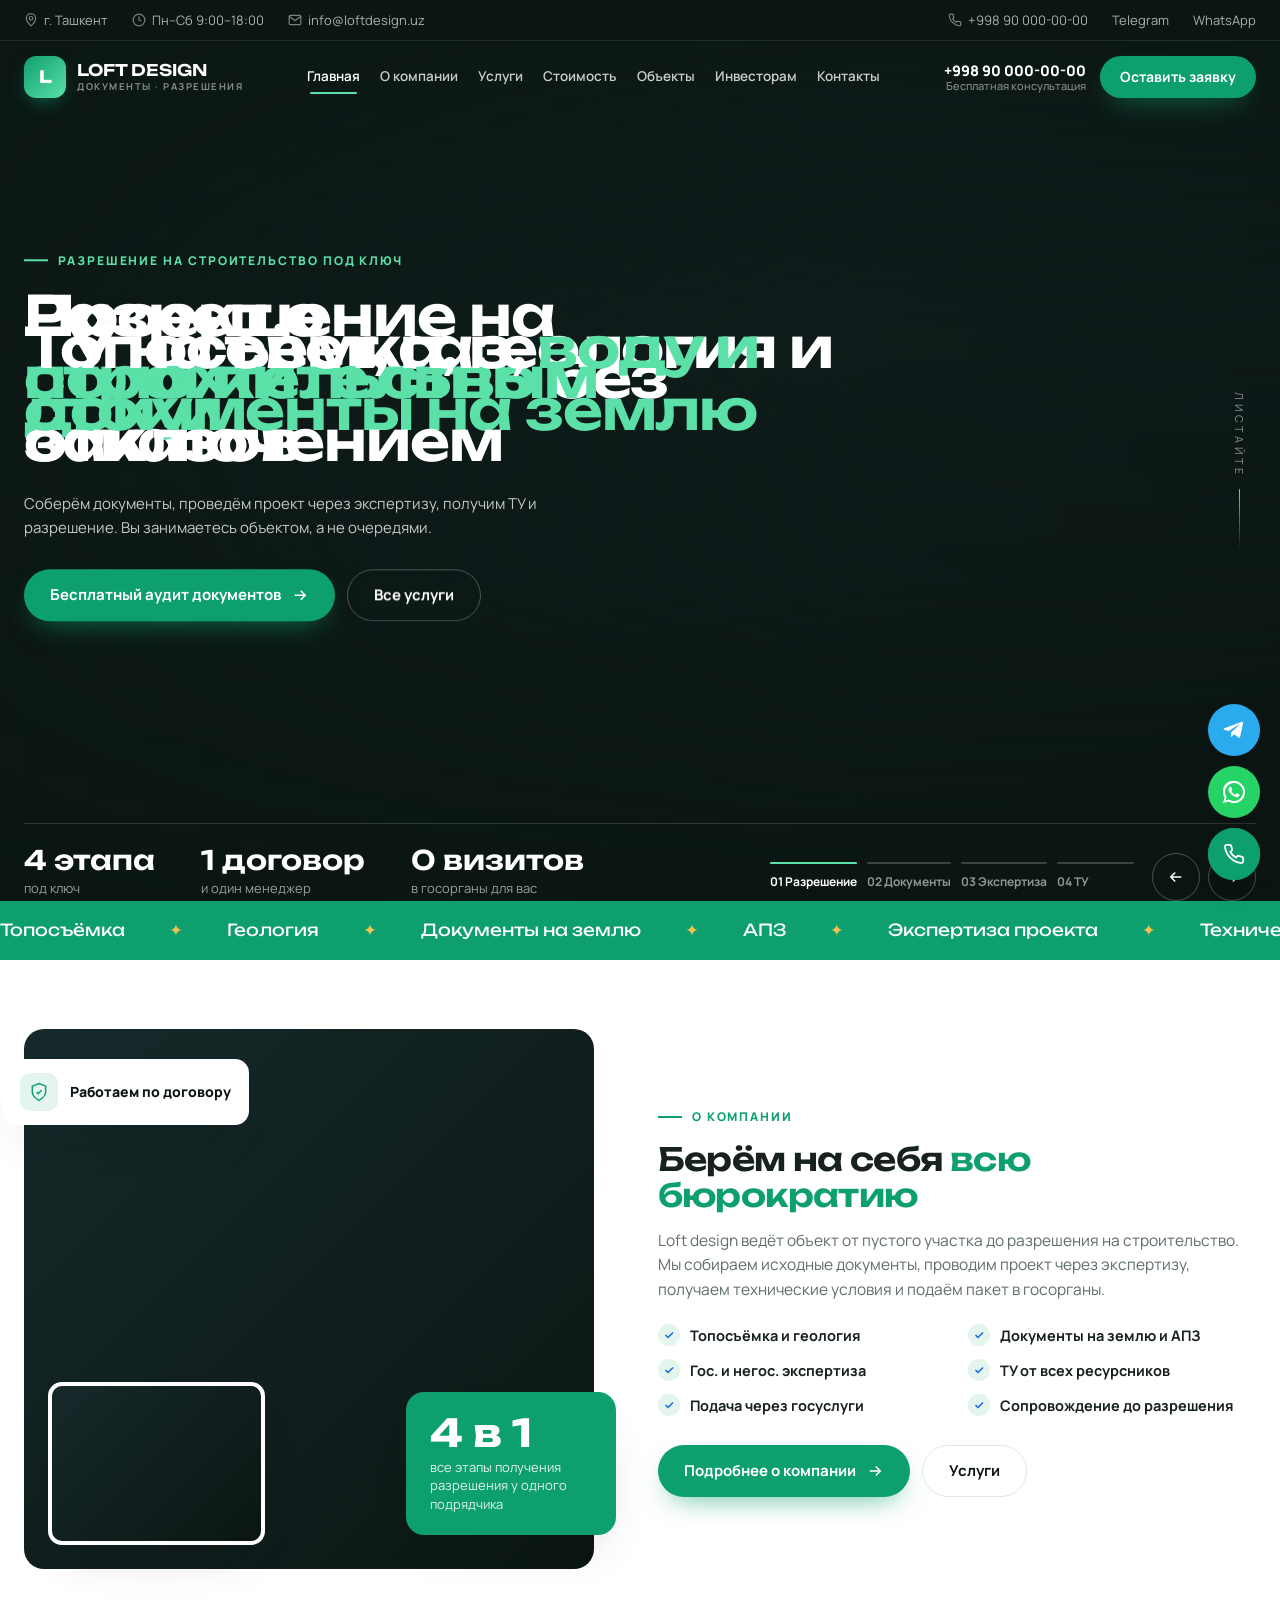
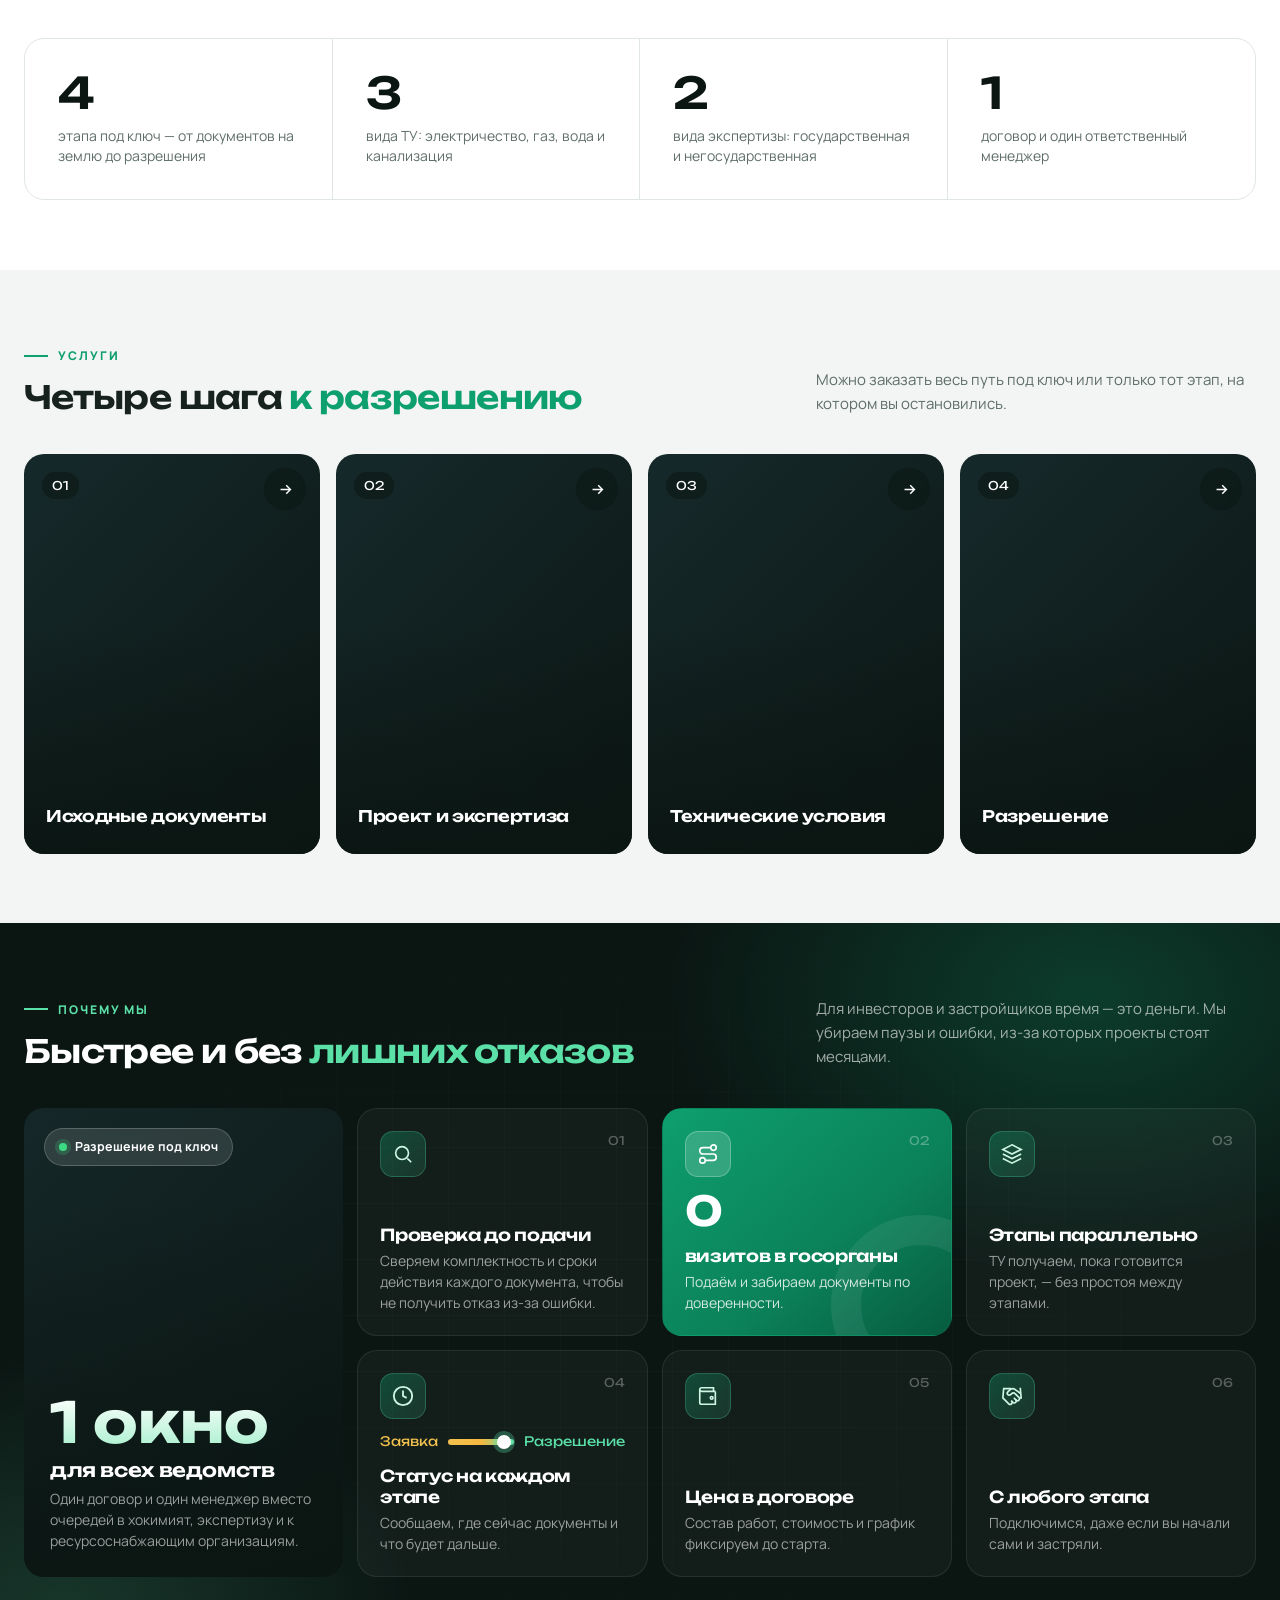
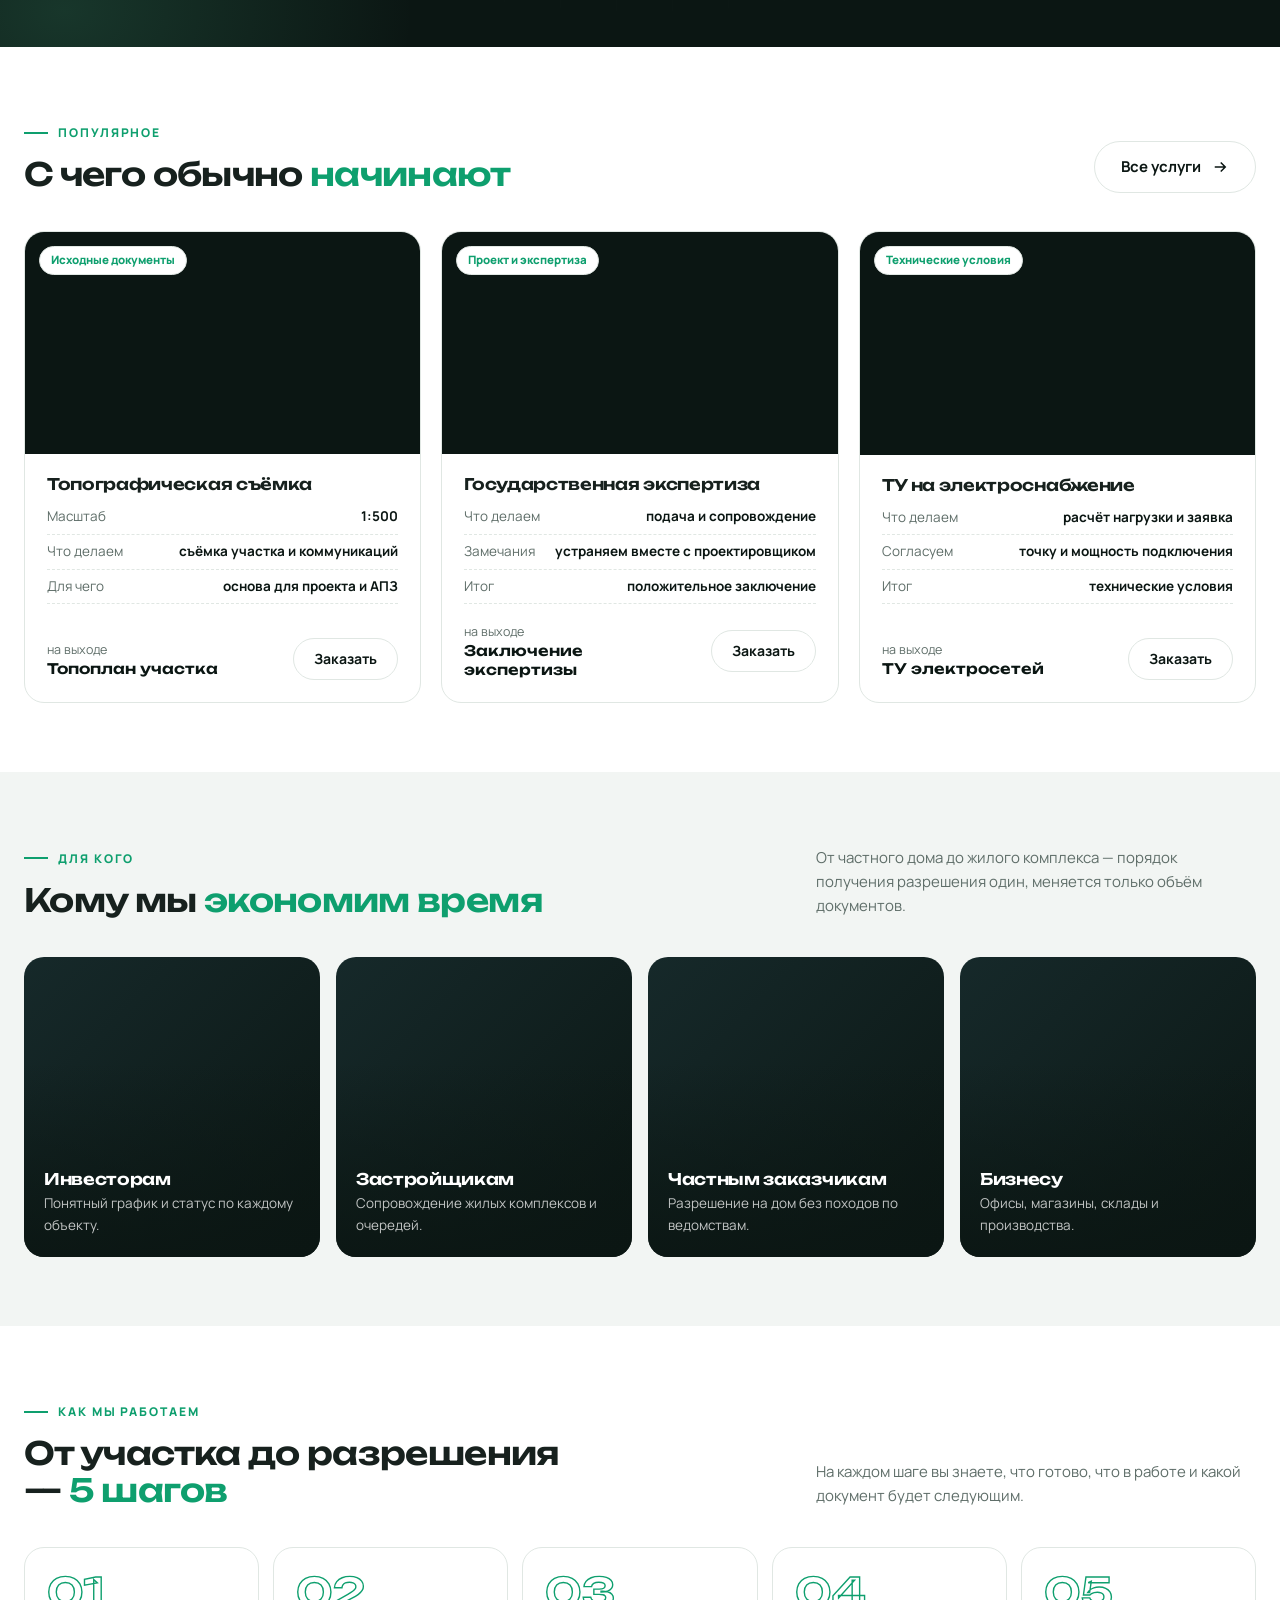
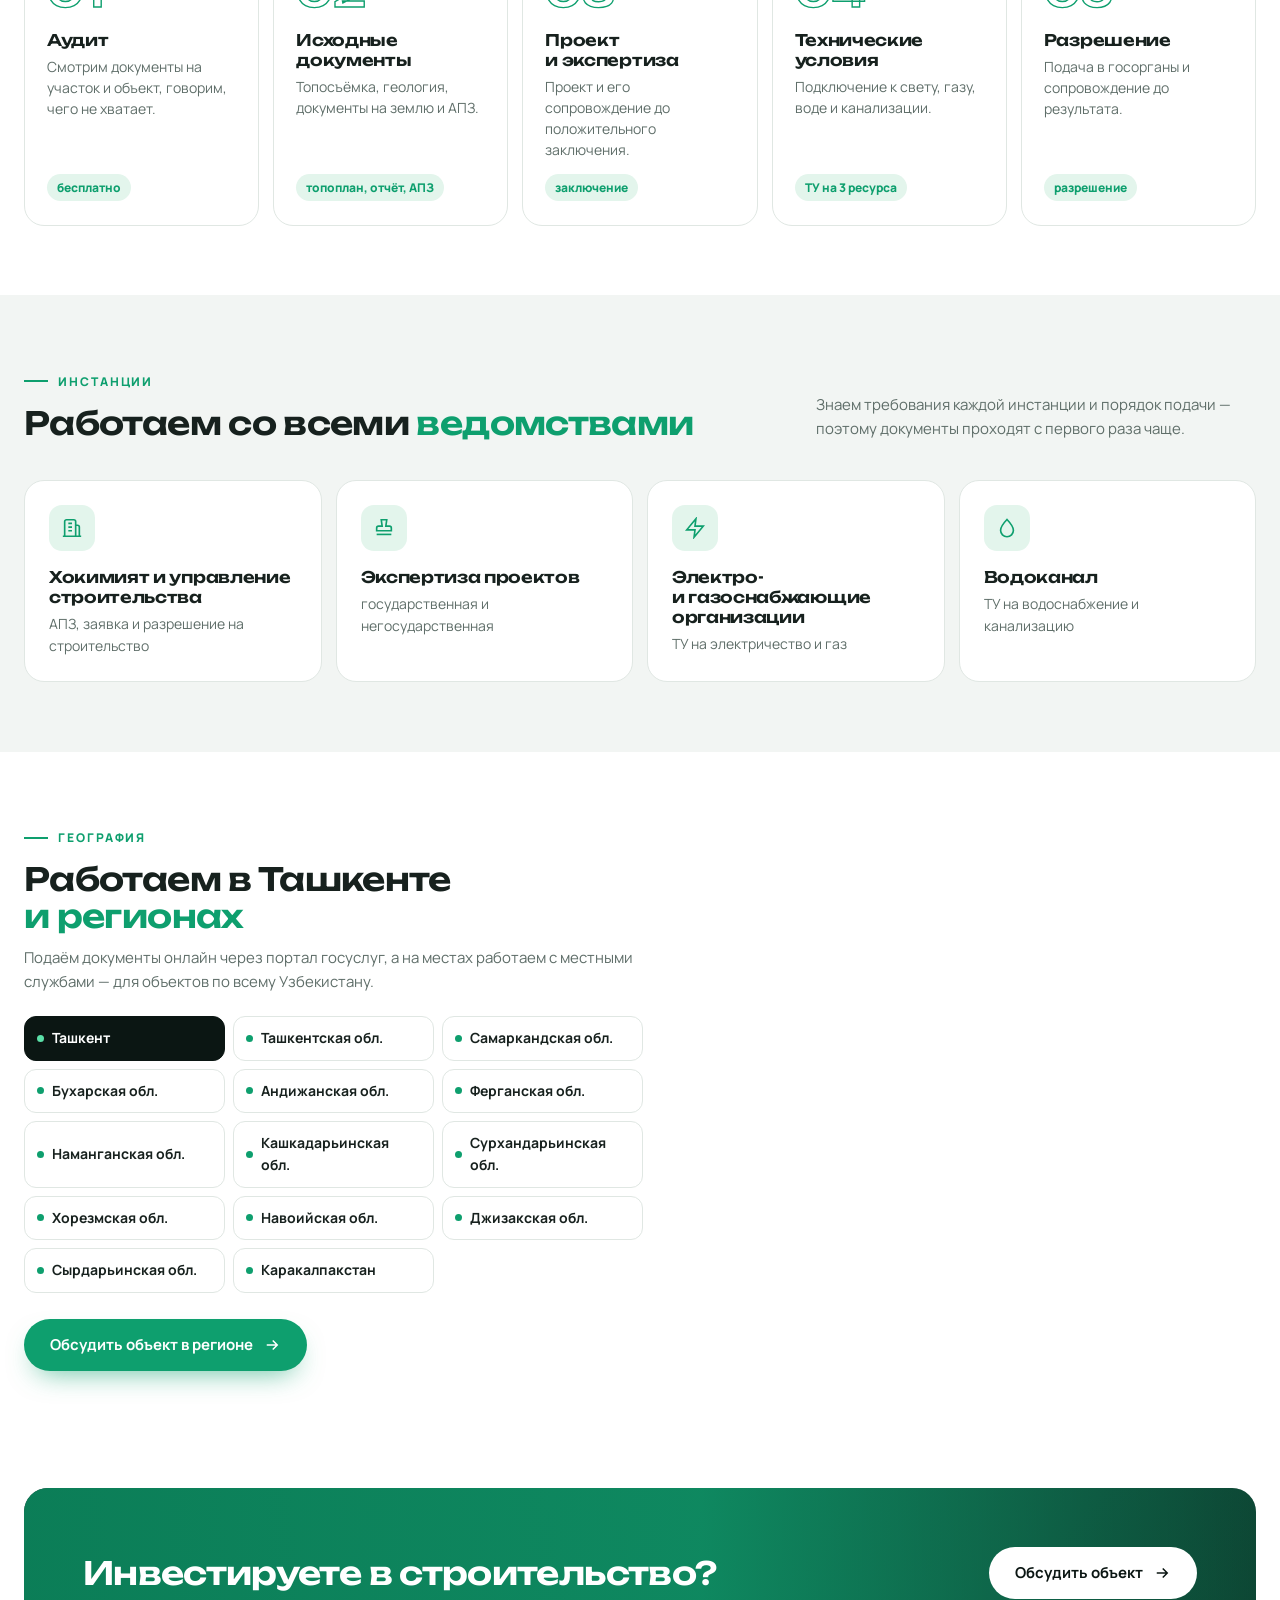
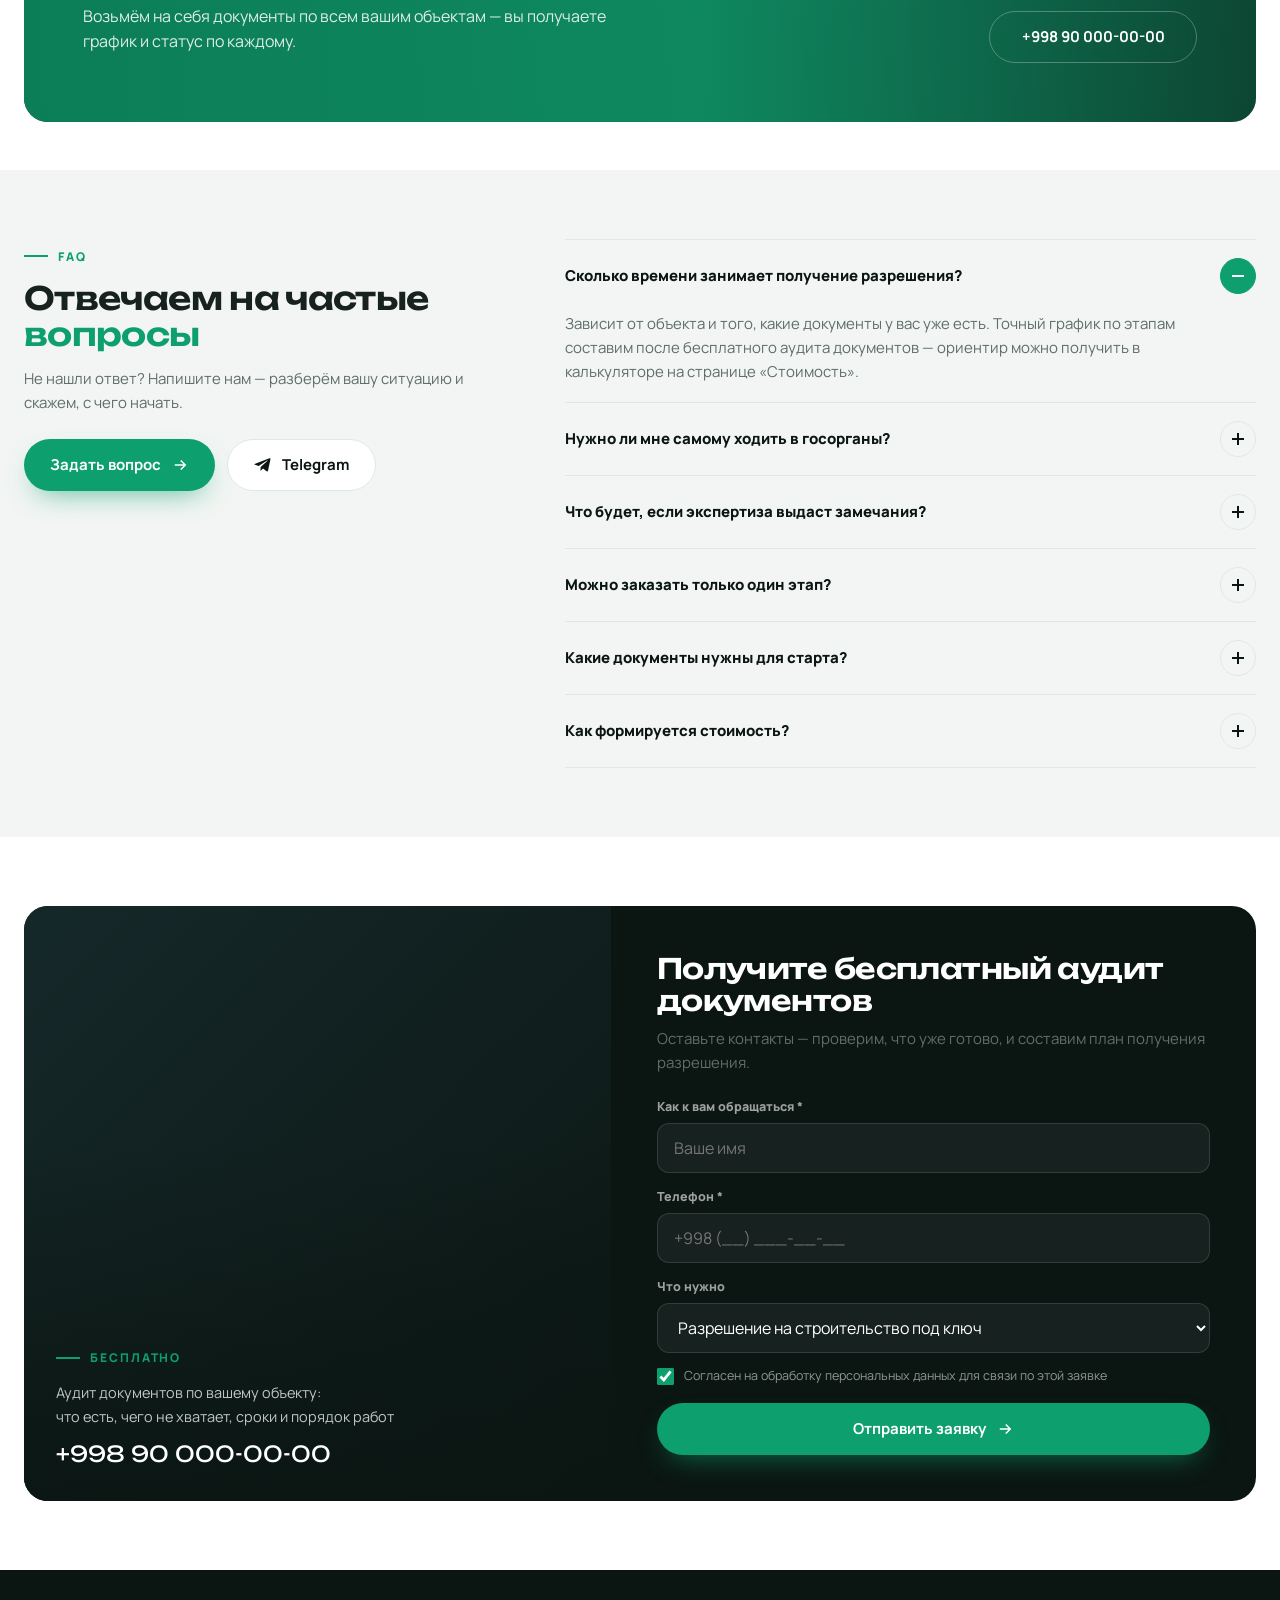
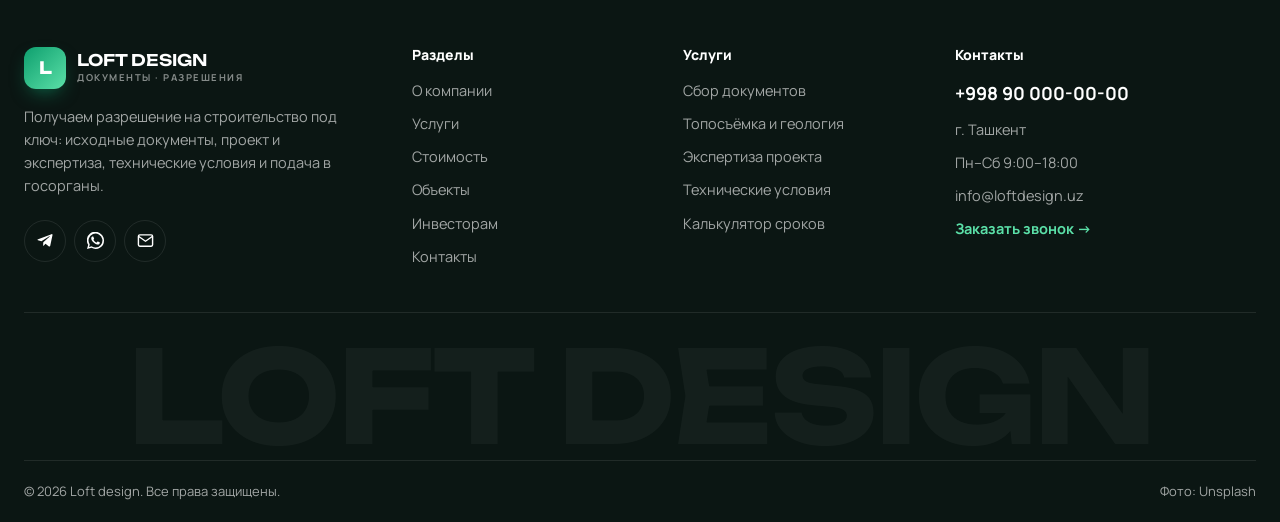
==== index.html @ d68557e4 "Add files via upload" ====
<!doctype html>
<html lang="ru">
<head>
<meta charset="utf-8">
<meta name="viewport" content="width=device-width, initial-scale=1">
<title>Loft design — разрешение на строительство под ключ в Ташкенте</title>
<meta name="description" content="Получаем разрешение на строительство под ключ: топосъёмка, геология, документы на землю, экспертиза проекта, технические условия и подача в госорганы.">
<meta property="og:title" content="Loft design — разрешение на строительство под ключ в Ташкенте">
<meta property="og:description" content="Получаем разрешение на строительство под ключ: топосъёмка, геология, документы на землю, экспертиза проекта, технические условия и подача в госорганы.">
<meta property="og:image" content="https://images.unsplash.com/photo-1599995903128-531fc7fb694b?auto=format&fit=crop&w=2000&q=75">
<meta property="og:type" content="website">
<meta property="og:locale" content="ru_RU">
<meta name="theme-color" content="#0B1613">
<link rel="icon" href="favicon.svg" type="image/svg+xml">
<link rel="preconnect" href="https://fonts.googleapis.com"><link rel="preconnect" href="https://fonts.gstatic.com" crossorigin>
<link href="https://fonts.googleapis.com/css2?family=Manrope:wght@400;500;600;700;800&family=Unbounded:wght@500;600;700&display=swap" rel="stylesheet">
<link rel="stylesheet" href="style.css">
<script type="application/ld+json">{"@context":"https://schema.org","@type":"ProfessionalService","name":"Loft design","description":"Получение разрешения на строительство под ключ: исходно-разрешительная документация, экспертиза проекта, технические условия","telephone":"+998900000000","address":{"@type":"PostalAddress","addressLocality":"Ташкент","addressCountry":"UZ"},"openingHours":"Mo-Sa 09:00-18:00"}</script>
</head>
<body data-page="index.html">
<div class="preloader"><div class="preloader__logo">LOFT <b>DESIGN</b></div><div class="preloader__bar"><i></i></div><div class="preloader__pct">0%</div></div>
<div class="topbar"><div class="container">
  <div class="topbar__l"><a href="contacts.html"><svg viewBox="0 0 24 24" fill="none" stroke="currentColor" stroke-width="2"><path d="M12 22s8-6.5 8-13a8 8 0 1 0-16 0c0 6.5 8 13 8 13z"/><circle cx="12" cy="9" r="3"/></svg>г. Ташкент</a><span><svg viewBox="0 0 24 24" fill="none" stroke="currentColor" stroke-width="2"><circle cx="12" cy="12" r="10"/><path d="M12 6v6l4 2"/></svg>Пн–Сб 9:00–18:00</span><a href="mailto:info@loftdesign.uz"><svg viewBox="0 0 24 24" fill="none" stroke="currentColor" stroke-width="2"><rect x="2" y="4" width="20" height="16" rx="2"/><path d="m22 6-10 7L2 6"/></svg>info@loftdesign.uz</a></div>
  <div class="topbar__r"><a href="tel:+998900000000"><svg viewBox="0 0 24 24" fill="none" stroke="currentColor" stroke-width="2"><path d="M22 16.9v3a2 2 0 0 1-2.2 2 19.8 19.8 0 0 1-8.6-3.1 19.5 19.5 0 0 1-6-6A19.8 19.8 0 0 1 2.1 4.2 2 2 0 0 1 4.1 2h3a2 2 0 0 1 2 1.7c.1.9.4 1.8.7 2.7a2 2 0 0 1-.5 2.1L8 9.8a16 16 0 0 0 6 6l1.3-1.3a2 2 0 0 1 2.1-.4c.9.3 1.8.6 2.7.7a2 2 0 0 1 1.7 2z"/></svg>+998 90 000-00-00</a><a class="hide-sm" href="https://t.me/+998900000000" target="_blank" rel="noopener">Telegram</a><a class="hide-sm" href="https://wa.me/998900000000" target="_blank" rel="noopener">WhatsApp</a></div>
</div></div>
<header class="header">
  <div class="container">
    <a href="index.html" class="logo" aria-label="Loft design"><span class="logo__mark">L</span><span class="logo__text">LOFT DESIGN<small>ДОКУМЕНТЫ · РАЗРЕШЕНИЯ</small></span></a>
    <nav class="nav"><a href="index.html" class="active">Главная</a><a href="about.html">О компании</a><a href="services.html">Услуги</a><a href="prices.html">Стоимость</a><a href="objects.html">Объекты</a><a href="investors.html">Инвесторам</a><a href="contacts.html">Контакты</a></nav>
    <div class="header__cta">
      <a class="header__phone" href="tel:+998900000000">+998 90 000-00-00<small>Бесплатная консультация</small></a>
      <a href="#" class="btn btn--primary btn--sm" data-modal="#m-lead" data-subject="Консультация">Оставить заявку</a>
      <button class="burger" aria-label="Меню"><span></span><span></span><span></span></button>
    </div>
  </div>
</header>
<div class="mobile-menu"><nav><a href="index.html">Главная<span>01</span></a><a href="about.html">О компании<span>02</span></a><a href="services.html">Услуги<span>03</span></a><a href="prices.html">Стоимость<span>04</span></a><a href="objects.html">Объекты<span>05</span></a><a href="investors.html">Инвесторам<span>06</span></a><a href="contacts.html">Контакты<span>07</span></a></nav>
  <div class="mm-contacts"><span>Пн–Сб 9:00–18:00</span><a href="tel:+998900000000">+998 90 000-00-00</a><span>г. Ташкент</span></div>
  <a href="#" class="btn btn--primary" data-modal="#m-lead" data-subject="Консультация">Оставить заявку <svg viewBox="0 0 24 24" fill="none" stroke="currentColor" stroke-width="2"><path d="M5 12h14M13 6l6 6-6 6"/></svg></a>
</div>
<main id="content">
<section class="hero"><div class="hero__slides"><div class="hero__slide"><img src="https://images.unsplash.com/photo-1599995903128-531fc7fb694b?auto=format&fit=crop&w=2000&q=75" alt="" fetchpriority="high"></div><div class="hero__slide"><img src="https://images.unsplash.com/photo-1608926259241-5bfa7d2ea67f?auto=format&fit=crop&w=2000&q=75" alt="" loading="lazy"></div><div class="hero__slide"><img src="https://images.unsplash.com/photo-1503387762-592deb58ef4e?auto=format&fit=crop&w=2000&q=75" alt="" loading="lazy"></div><div class="hero__slide"><img src="https://images.unsplash.com/photo-1644567103258-6da3857faab4?auto=format&fit=crop&w=2000&q=75" alt="" loading="lazy"></div></div><div class="container hero__inner"><div class="hero__content"><div class="hero__text"><span class="eyebrow">Разрешение на строительство под ключ</span><h1>Разрешение на <span class="accent">строительство</span> без отказов</h1><p>Соберём документы, проведём проект через экспертизу, получим ТУ и разрешение. Вы занимаетесь объектом, а не очередями.</p><div class="btn-row"><a href="#" class="btn btn--primary" data-modal="#m-lead" data-subject="Бесплатный аудит">Бесплатный аудит документов <svg viewBox="0 0 24 24" fill="none" stroke="currentColor" stroke-width="2"><path d="M5 12h14M13 6l6 6-6 6"/></svg></a><a href="services.html" class="btn btn--ghost">Все услуги</a></div></div><div class="hero__text"><span class="eyebrow">Исходно-разрешительная документация</span><h2 class="h1">Топосъёмка, геология и <span class="accent">документы на землю</span></h2><p>Готовим полный пакет исходных данных: топоплан, геологический отчёт, документы на участок и АПЗ.</p><div class="btn-row"><a href="#" class="btn btn--primary" data-modal="#m-lead" data-subject="Бесплатный аудит">Бесплатный аудит документов <svg viewBox="0 0 24 24" fill="none" stroke="currentColor" stroke-width="2"><path d="M5 12h14M13 6l6 6-6 6"/></svg></a><a href="services.html" class="btn btn--ghost">Все услуги</a></div></div><div class="hero__text"><span class="eyebrow">Проект и экспертиза</span><h2 class="h1">Проект с <span class="accent">положительным</span> заключением</h2><p>Передаём проект на государственную или негосударственную экспертизу и сопровождаем до положительного заключения.</p><div class="btn-row"><a href="#" class="btn btn--primary" data-modal="#m-lead" data-subject="Бесплатный аудит">Бесплатный аудит документов <svg viewBox="0 0 24 24" fill="none" stroke="currentColor" stroke-width="2"><path d="M5 12h14M13 6l6 6-6 6"/></svg></a><a href="services.html" class="btn btn--ghost">Все услуги</a></div></div><div class="hero__text"><span class="eyebrow">Технические условия</span><h2 class="h1">ТУ на свет, газ, <span class="accent">воду и стоки</span></h2><p>Договариваемся с ресурсоснабжающими организациями о подключении объекта — параллельно с проектом.</p><div class="btn-row"><a href="#" class="btn btn--primary" data-modal="#m-lead" data-subject="Бесплатный аудит">Бесплатный аудит документов <svg viewBox="0 0 24 24" fill="none" stroke="currentColor" stroke-width="2"><path d="M5 12h14M13 6l6 6-6 6"/></svg></a><a href="services.html" class="btn btn--ghost">Все услуги</a></div></div></div>
  <div class="hero__bottom"><div class="hero__stats">
    <div class="hero__stat"><b>4 этапа</b><span>под ключ</span></div>
    <div class="hero__stat"><b>1 договор</b><span>и один менеджер</span></div>
    <div class="hero__stat"><b>0 визитов</b><span>в госорганы для вас</span></div></div>
  <div class="hero__ctrl"><div class="hero__dots"><button class="hero__dot" aria-label="Слайд 1"><i></i><span>01 Разрешение</span></button><button class="hero__dot" aria-label="Слайд 2"><i></i><span>02 Документы</span></button><button class="hero__dot" aria-label="Слайд 3"><i></i><span>03 Экспертиза</span></button><button class="hero__dot" aria-label="Слайд 4"><i></i><span>04 ТУ</span></button></div><div class="hero__arrows"><button class="arrow hero__prev" aria-label="Назад"><svg viewBox="0 0 24 24" fill="none" stroke="currentColor" stroke-width="2"><path d="M19 12H5M11 6l-6 6 6 6"/></svg></button><button class="arrow hero__next" aria-label="Вперёд"><svg viewBox="0 0 24 24" fill="none" stroke="currentColor" stroke-width="2"><path d="M5 12h14M13 6l6 6-6 6"/></svg></button></div></div></div></div>
  <div class="hero__scroll">Листайте</div></section><div class="marquee"><div class="marquee__track"><span>Топосъёмка</span><span>Геология</span><span>Документы на землю</span><span>АПЗ</span><span>Экспертиза проекта</span><span>Технические условия</span><span>Разрешение на строительство</span><span>Топосъёмка</span><span>Геология</span><span>Документы на землю</span><span>АПЗ</span><span>Экспертиза проекта</span><span>Технические условия</span><span>Разрешение на строительство</span></div></div><section class="section"><div class="container split">
  <div class="split__media rv"><div class="img-main"><img src="https://images.unsplash.com/photo-1774931363306-5a896cd4dd02?auto=format&fit=crop&w=1600&q=75" alt="Специалисты на строительной площадке" loading="lazy"></div>
    <div class="split__float"><span class="ic"><svg viewBox="0 0 24 24" fill="none" stroke="currentColor" stroke-width="1.8"><path d="M12 22s8-4 8-10V5l-8-3-8 3v7c0 6 8 10 8 10z"/><path d="m9 12 2 2 4-4"/></svg></span>Работаем по договору</div>
    <div class="split__thumb split__thumb--photo"><img src="https://images.unsplash.com/photo-1542621334-a254cf47733d?auto=format&fit=crop&w=1600&q=75" alt="Чертежи проекта" loading="lazy"></div>
    <div class="split__badge"><b>4 в 1</b><span>все этапы получения разрешения у одного подрядчика</span></div></div>
  <div class="split__content rv rv-d1"><span class="eyebrow">О компании</span><h2>Берём на себя <span class="accent">всю бюрократию</span></h2>
    <p>Loft design ведёт объект от пустого участка до разрешения на строительство. Мы собираем исходные документы, проводим проект через экспертизу, получаем технические условия и подаём пакет в госорганы.</p>
    <ul class="checks"><li>Топосъёмка и геология</li><li>Документы на землю и АПЗ</li><li>Гос. и негос. экспертиза</li><li>ТУ от всех ресурсников</li><li>Подача через госуслуги</li><li>Сопровождение до разрешения</li></ul>
    <div class="btn-row"><a href="about.html" class="btn btn--primary">Подробнее о компании <svg viewBox="0 0 24 24" fill="none" stroke="currentColor" stroke-width="2"><path d="M5 12h14M13 6l6 6-6 6"/></svg></a><a href="services.html" class="btn btn--outline">Услуги</a></div></div></div></section><section class="section section--flush-top"><div class="container"><div class="stats-band"><div class="stat rv rv-d1"><div class="stat__num"><span data-count="4">4</span></div><span class="stat__lbl">этапа под ключ — от документов на землю до разрешения</span></div><div class="stat rv rv-d2"><div class="stat__num"><span data-count="3">3</span></div><span class="stat__lbl">вида ТУ: электричество, газ, вода и канализация</span></div><div class="stat rv rv-d3"><div class="stat__num"><span data-count="2">2</span></div><span class="stat__lbl">вида экспертизы: государственная и негосударственная</span></div><div class="stat rv rv-d1"><div class="stat__num"><span data-count="1">1</span></div><span class="stat__lbl">договор и один ответственный менеджер</span></div></div></div></section><section class="section section--gray"><div class="container">
  <div class="sec-head"><div class="rv"><span class="eyebrow">Услуги</span><h2>Четыре шага <span class="accent">к разрешению</span></h2></div><p class="lead rv rv-d1">Можно заказать весь путь под ключ или только тот этап, на котором вы остановились.</p></div>
  <div class="cats"><a href="services.html#docs" class="cat rv rv-d1"><img src="https://images.unsplash.com/photo-1628158088936-68ccaaa400dc?auto=format&fit=crop&w=900&q=75" alt="Исходные документы" loading="lazy"><span class="cat__num">01</span><span class="cat__go"><svg viewBox="0 0 24 24" fill="none" stroke="currentColor" stroke-width="2"><path d="M5 12h14M13 6l6 6-6 6"/></svg></span><div class="cat__body"><h3>Исходные документы</h3><p>Топосъёмка, геология, документы на землю и АПЗ.</p></div></a><a href="services.html#docs" class="cat rv rv-d2"><img src="https://images.unsplash.com/photo-1542621334-a254cf47733d?auto=format&fit=crop&w=900&q=75" alt="Проект и экспертиза" loading="lazy"><span class="cat__num">02</span><span class="cat__go"><svg viewBox="0 0 24 24" fill="none" stroke="currentColor" stroke-width="2"><path d="M5 12h14M13 6l6 6-6 6"/></svg></span><div class="cat__body"><h3>Проект и экспертиза</h3><p>Разработка проекта и сопровождение экспертизы.</p></div></a><a href="services.html#docs" class="cat rv rv-d3"><img src="https://images.unsplash.com/photo-1509390559807-3144e7d29097?auto=format&fit=crop&w=900&q=75" alt="Технические условия" loading="lazy"><span class="cat__num">03</span><span class="cat__go"><svg viewBox="0 0 24 24" fill="none" stroke="currentColor" stroke-width="2"><path d="M5 12h14M13 6l6 6-6 6"/></svg></span><div class="cat__body"><h3>Технические условия</h3><p>Электричество, газ, вода и канализация.</p></div></a><a href="services.html#docs" class="cat rv rv-d1"><img src="https://images.unsplash.com/photo-1599995903128-531fc7fb694b?auto=format&fit=crop&w=900&q=75" alt="Разрешение" loading="lazy"><span class="cat__num">04</span><span class="cat__go"><svg viewBox="0 0 24 24" fill="none" stroke="currentColor" stroke-width="2"><path d="M5 12h14M13 6l6 6-6 6"/></svg></span><div class="cat__body"><h3>Разрешение</h3><p>Подача в госорганы и сопровождение до результата.</p></div></a></div></div></section><section class="section section--dark why"><div class="container">
  <div class="sec-head"><div class="rv"><span class="eyebrow">Почему мы</span><h2>Быстрее и без <span class="accent">лишних отказов</span></h2></div><p class="lead rv rv-d1">Для инвесторов и застройщиков время — это деньги. Мы убираем паузы и ошибки, из-за которых проекты стоят месяцами.</p></div>
  <div class="bento"><div class="b-card b-card--hero rv rv-d1"><img src="https://images.unsplash.com/photo-1774600166818-e554a4d4c376?auto=format&fit=crop&w=1600&q=75" alt="" loading="lazy"><span class="tag"><i></i>Разрешение под ключ</span>
  <div class="in"><div class="big">1 окно</div><h3>для всех ведомств</h3><p>Один договор и один менеджер вместо очередей в хокимият, экспертизу и к ресурсоснабжающим организациям.</p></div></div><div class="b-card rv rv-d2"><div class="b-card__top"><span class="b-card__ic"><svg viewBox="0 0 24 24" fill="none" stroke="currentColor" stroke-width="1.8"><circle cx="11" cy="11" r="7"/><path d="m21 21-4.3-4.3"/></svg></span><span class="b-card__n">01</span></div><h3>Проверка до подачи</h3><p>Сверяем комплектность и сроки действия каждого документа, чтобы не получить отказ из-за ошибки.</p></div><div class="b-card b-card--accent rv rv-d3"><div class="b-card__top"><span class="b-card__ic"><svg viewBox="0 0 24 24" fill="none" stroke="currentColor" stroke-width="1.8"><circle cx="6" cy="19" r="3"/><circle cx="18" cy="5" r="3"/><path d="M9 19h8.5a3.5 3.5 0 0 0 0-7h-11a3.5 3.5 0 0 1 0-7H15"/></svg></span><span class="b-card__n">02</span></div><div class="num">0</div><h3>визитов в госорганы</h3><p>Подаём и забираем документы по доверенности.</p></div><div class="b-card rv rv-d1"><div class="b-card__top"><span class="b-card__ic"><svg viewBox="0 0 24 24" fill="none" stroke="currentColor" stroke-width="1.8"><path d="m12 2 10 5-10 5L2 7z"/><path d="m2 12 10 5 10-5M2 17l10 5 10-5"/></svg></span><span class="b-card__n">03</span></div><h3>Этапы параллельно</h3><p>ТУ получаем, пока готовится проект, — без простоя между этапами.</p></div><div class="b-card rv rv-d2"><div class="b-card__top"><span class="b-card__ic"><svg viewBox="0 0 24 24" fill="none" stroke="currentColor" stroke-width="2"><circle cx="12" cy="12" r="10"/><path d="M12 6v6l4 2"/></svg></span><span class="b-card__n">04</span></div><div class="temp"><span class="hot">Заявка</span><div class="temp__bar"><i></i></div><span class="cool">Разрешение</span></div><h3>Статус на каждом этапе</h3><p>Сообщаем, где сейчас документы и что будет дальше.</p></div><div class="b-card rv rv-d3"><div class="b-card__top"><span class="b-card__ic"><svg viewBox="0 0 24 24" fill="none" stroke="currentColor" stroke-width="1.8"><path d="M20 7H5a2 2 0 0 1 0-4h13v4"/><path d="M3 5v14a2 2 0 0 0 2 2h15V7"/><circle cx="16" cy="14" r="1.5"/></svg></span><span class="b-card__n">05</span></div><h3>Цена в договоре</h3><p>Состав работ, стоимость и график фиксируем до старта.</p></div><div class="b-card rv rv-d1"><div class="b-card__top"><span class="b-card__ic"><svg viewBox="0 0 24 24" fill="none" stroke="currentColor" stroke-width="1.8"><path d="m11 17 2 2a1 1 0 1 0 3-3"/><path d="m14 14 2.5 2.5a1 1 0 1 0 3-3l-3.9-3.9a3 3 0 0 0-4.2 0l-.9.9a1 1 0 1 1-3-3l2.8-2.8a5 5 0 0 1 6 .8L21 9"/><path d="m21 3 1 11h-2M3 3 2 14l6.5 6.5a1 1 0 1 0 3-3M3 4h8"/></svg></span><span class="b-card__n">06</span></div><h3>С любого этапа</h3><p>Подключимся, даже если вы начали сами и застряли.</p></div></div></div></section><section class="section"><div class="container">
  <div class="sec-head"><div class="rv"><span class="eyebrow">Популярное</span><h2>С чего обычно <span class="accent">начинают</span></h2></div><a href="services.html" class="btn btn--outline rv">Все услуги <svg viewBox="0 0 24 24" fill="none" stroke="currentColor" stroke-width="2"><path d="M5 12h14M13 6l6 6-6 6"/></svg></a></div>
  <div class="products"><article class="product product--photo rv rv-d1" data-cat="docs">
  <div class="product__img"><span class="product__tag">Исходные документы</span><img src="https://images.unsplash.com/photo-1526593714223-37c814d5aea9?auto=format&fit=crop&w=900&q=75" alt="Топографическая съёмка" loading="lazy"></div>
  <div class="product__body"><h3>Топографическая съёмка</h3><ul class="specs"><li>Масштаб<b>1:500</b></li><li>Что делаем<b>съёмка участка и коммуникаций</b></li><li>Для чего<b>основа для проекта и АПЗ</b></li></ul>
  <div class="product__foot"><div class="price-from">на выходе<b class="sm">Топоплан участка</b></div><a href="#" class="btn btn--outline btn--sm" data-modal="#m-lead" data-subject="Услуга: Топографическая съёмка">Заказать</a></div></div>
</article><article class="product product--photo rv rv-d2" data-cat="project">
  <div class="product__img"><span class="product__tag">Проект и экспертиза</span><img src="https://images.unsplash.com/photo-1758518729908-d4220a678d81?auto=format&fit=crop&w=900&q=75" alt="Государственная экспертиза" loading="lazy"></div>
  <div class="product__body"><h3>Государственная экспертиза</h3><ul class="specs"><li>Что делаем<b>подача и сопровождение</b></li><li>Замечания<b>устраняем вместе с проектировщиком</b></li><li>Итог<b>положительное заключение</b></li></ul>
  <div class="product__foot"><div class="price-from">на выходе<b class="sm">Заключение экспертизы</b></div><a href="#" class="btn btn--outline btn--sm" data-modal="#m-lead" data-subject="Услуга: Государственная экспертиза">Заказать</a></div></div>
</article><article class="product product--photo rv rv-d3" data-cat="tu">
  <div class="product__img"><span class="product__tag">Технические условия</span><img src="https://images.unsplash.com/photo-1552772588-12592fc15a64?auto=format&fit=crop&w=900&q=75" alt="ТУ на электроснабжение" loading="lazy"></div>
  <div class="product__body"><h3>ТУ на электроснабжение</h3><ul class="specs"><li>Что делаем<b>расчёт нагрузки и заявка</b></li><li>Согласуем<b>точку и мощность подключения</b></li><li>Итог<b>технические условия</b></li></ul>
  <div class="product__foot"><div class="price-from">на выходе<b class="sm">ТУ электросетей</b></div><a href="#" class="btn btn--outline btn--sm" data-modal="#m-lead" data-subject="Услуга: ТУ на электроснабжение">Заказать</a></div></div>
</article></div></div></section><section class="section section--gray"><div class="container">
  <div class="sec-head"><div class="rv"><span class="eyebrow">Для кого</span><h2>Кому мы <span class="accent">экономим время</span></h2></div><p class="lead rv rv-d1">От частного дома до жилого комплекса — порядок получения разрешения один, меняется только объём документов.</p></div>
  <div class="uses"><div class="use rv rv-d1"><img src="https://images.unsplash.com/photo-1486406146926-c627a92ad1ab?auto=format&fit=crop&w=900&q=75" alt="Инвесторам" loading="lazy"><div class="use__in"><h3>Инвесторам</h3><p>Понятный график и статус по каждому объекту.</p></div></div><div class="use rv rv-d2"><img src="https://images.unsplash.com/photo-1505522606057-9738978fd326?auto=format&fit=crop&w=900&q=75" alt="Застройщикам" loading="lazy"><div class="use__in"><h3>Застройщикам</h3><p>Сопровождение жилых комплексов и очередей.</p></div></div><div class="use rv rv-d3"><img src="https://images.unsplash.com/photo-1683402967722-917fdd774f30?auto=format&fit=crop&w=900&q=75" alt="Частным заказчикам" loading="lazy"><div class="use__in"><h3>Частным заказчикам</h3><p>Разрешение на дом без походов по ведомствам.</p></div></div><div class="use rv rv-d1"><img src="https://images.unsplash.com/photo-1560179707-f14e90ef3623?auto=format&fit=crop&w=900&q=75" alt="Бизнесу" loading="lazy"><div class="use__in"><h3>Бизнесу</h3><p>Офисы, магазины, склады и производства.</p></div></div></div></div></section><section class="section"><div class="container">
  <div class="sec-head"><div class="rv"><span class="eyebrow">Как мы работаем</span><h2>От участка до разрешения — <span class="accent">5&nbsp;шагов</span></h2></div><p class="lead rv rv-d1">На каждом шаге вы знаете, что готово, что в работе и какой документ будет следующим.</p></div>
  <div class="steps"><div class="step rv rv-d1"><span class="step__n">01</span><h3>Аудит</h3><p>Смотрим документы на участок и объект, говорим, чего не хватает.</p><span class="step__time">бесплатно</span></div><div class="step rv rv-d2"><span class="step__n">02</span><h3>Исходные документы</h3><p>Топосъёмка, геология, документы на землю и АПЗ.</p><span class="step__time">топоплан, отчёт, АПЗ</span></div><div class="step rv rv-d3"><span class="step__n">03</span><h3>Проект и экспертиза</h3><p>Проект и его сопровождение до положительного заключения.</p><span class="step__time">заключение</span></div><div class="step rv rv-d1"><span class="step__n">04</span><h3>Технические условия</h3><p>Подключение к свету, газу, воде и канализации.</p><span class="step__time">ТУ на 3 ресурса</span></div><div class="step rv rv-d2"><span class="step__n">05</span><h3>Разрешение</h3><p>Подача в госорганы и сопровождение до результата.</p><span class="step__time">разрешение</span></div></div></div></section><section class="section section--gray"><div class="container">
  <div class="sec-head"><div class="rv"><span class="eyebrow">Инстанции</span><h2>Работаем со всеми <span class="accent">ведомствами</span></h2></div><p class="lead rv rv-d1">Знаем требования каждой инстанции и порядок подачи — поэтому документы проходят с первого раза чаще.</p></div>
  <div class="values"><div class="value rv rv-d1"><div class="ic"><svg viewBox="0 0 24 24" fill="none" stroke="currentColor" stroke-width="1.8"><path d="M4 21V5a2 2 0 0 1 2-2h8a2 2 0 0 1 2 2v16M16 9h2a2 2 0 0 1 2 2v10M2 21h20"/><path d="M8 7h4M8 11h4M8 15h4"/></svg></div><h3>Хокимият и управление строительства</h3><p>АПЗ, заявка и разрешение на строительство</p></div><div class="value rv rv-d2"><div class="ic"><svg viewBox="0 0 24 24" fill="none" stroke="currentColor" stroke-width="1.8"><path d="M9 3h6l-1 7h4a2 2 0 0 1 2 2v3H4v-3a2 2 0 0 1 2-2h4z"/><path d="M4 19h16"/></svg></div><h3>Экспертиза проектов</h3><p>государственная и негосударственная</p></div><div class="value rv rv-d3"><div class="ic"><svg viewBox="0 0 24 24" fill="none" stroke="currentColor" stroke-width="1.8"><path d="M13 2 3 14h9l-1 8 10-12h-9z"/></svg></div><h3>Электро- и газоснабжающие организации</h3><p>ТУ на электричество и газ</p></div><div class="value rv rv-d1"><div class="ic"><svg viewBox="0 0 24 24" fill="none" stroke="currentColor" stroke-width="1.8"><path d="M12 2.7S5 10 5 14.5a7 7 0 0 0 14 0C19 10 12 2.7 12 2.7z"/></svg></div><h3>Водоканал</h3><p>ТУ на водоснабжение и канализацию</p></div></div></div></section><section class="section"><div class="container delivery">
  <div class="rv"><span class="eyebrow">География</span><h2>Работаем в Ташкенте <span class="accent">и регионах</span></h2>
   <p class="lead" style="margin-top:12px">Подаём документы онлайн через портал госуслуг, а на местах работаем с местными службами — для объектов по всему Узбекистану.</p>
   <div class="districts"><span class="main">Ташкент</span><span class="">Ташкентская обл.</span><span class="">Самаркандская обл.</span><span class="">Бухарская обл.</span><span class="">Андижанская обл.</span><span class="">Ферганская обл.</span><span class="">Наманганская обл.</span><span class="">Кашкадарьинская обл.</span><span class="">Сурхандарьинская обл.</span><span class="">Хорезмская обл.</span><span class="">Навоийская обл.</span><span class="">Джизакская обл.</span><span class="">Сырдарьинская обл.</span><span class="">Каракалпакстан</span></div>
   <a href="#" class="btn btn--primary" data-modal="#m-lead" data-subject="Объект в регионе">Обсудить объект в регионе <svg viewBox="0 0 24 24" fill="none" stroke="currentColor" stroke-width="2"><path d="M5 12h14M13 6l6 6-6 6"/></svg></a></div>
  <div class="delivery__media rv rv-d1 rv-img"><img src="https://images.unsplash.com/photo-1505522606057-9738978fd326?auto=format&fit=crop&w=1600&q=75" alt="Жилая застройка с высоты" loading="lazy">
   <div class="delivery__card"><div><b>14</b><span>регионов</span></div><div><b>1</b><span>менеджер на объект</span></div><div><b>Онлайн</b><span>подача заявок</span></div></div></div>
</div></section><section class="section section--sm"><div class="container"><div class="cta rv"><img class="bg" src="https://images.unsplash.com/photo-1599707254554-027aeb4deacd?auto=format&fit=crop&w=1600&q=75" alt="" loading="lazy">
  <div><h2>Инвестируете в строительство?</h2><p>Возьмём на себя документы по всем вашим объектам — вы получаете график и статус по каждому.</p></div><div class="btn-row"><a href="#" class="btn btn--white" data-modal="#m-lead" data-subject="Обсудить объект">Обсудить объект <svg viewBox="0 0 24 24" fill="none" stroke="currentColor" stroke-width="2"><path d="M5 12h14M13 6l6 6-6 6"/></svg></a><a href="tel:+998900000000" class="btn btn--ghost">+998 90 000-00-00</a></div></div></div></section><section class="section section--gray"><div class="container faq">
  <div class="faq__aside rv"><span class="eyebrow">FAQ</span><h2>Отвечаем на частые <span class="accent">вопросы</span></h2><p class="lead" style="margin:14px 0 24px">Не нашли ответ? Напишите нам — разберём вашу ситуацию и скажем, с чего начать.</p><div class="btn-row"><a href="#" class="btn btn--primary" data-modal="#m-lead" data-subject="Вопрос">Задать вопрос <svg viewBox="0 0 24 24" fill="none" stroke="currentColor" stroke-width="2"><path d="M5 12h14M13 6l6 6-6 6"/></svg></a><a href="https://t.me/+998900000000" target="_blank" rel="noopener" class="btn btn--outline"><svg viewBox="0 0 24 24" fill="currentColor"><path d="M21.9 4.3 18.7 19.5c-.2 1.1-.9 1.3-1.8.8l-4.9-3.6-2.4 2.3c-.3.3-.5.5-1 .5l.3-5 9.1-8.2c.4-.4-.1-.6-.6-.2L6.2 13.2l-4.8-1.5c-1-.3-1.1-1 .2-1.5L20.5 3c.9-.3 1.6.2 1.4 1.3z"/></svg> Telegram</a></div></div>
  <div class="acc rv rv-d1"><div class="acc__item"><button class="acc__q">Сколько времени занимает получение разрешения?<i></i></button><div class="acc__a"><p>Зависит от объекта и того, какие документы у вас уже есть. Точный график по этапам составим после бесплатного аудита документов — ориентир можно получить в калькуляторе на странице «Стоимость».</p></div></div><div class="acc__item"><button class="acc__q">Нужно ли мне самому ходить в госорганы?<i></i></button><div class="acc__a"><p>Нет. Мы работаем по доверенности: подаём документы, получаем ответы и забираем готовые документы сами. От вас — подписи и решения по проекту.</p></div></div><div class="acc__item"><button class="acc__q">Что будет, если экспертиза выдаст замечания?<i></i></button><div class="acc__a"><p>Замечания экспертизы — обычная часть процесса. Мы разбираем их вместе с проектировщиком, вносим исправления и подаём документацию повторно, чтобы получить положительное заключение.</p></div></div><div class="acc__item"><button class="acc__q">Можно заказать только один этап?<i></i></button><div class="acc__a"><p>Да. Можно заказать отдельно топосъёмку, геологию, экспертизу или технические условия. А если вы начали сами и застряли — подключимся с любого этапа.</p></div></div><div class="acc__item"><button class="acc__q">Какие документы нужны для старта?<i></i></button><div class="acc__a"><p>Документы на участок (если есть), документы заказчика — паспорт или учредительные документы компании, и описание объекта: назначение, этажность, площадь. Остальное соберём сами.</p></div></div><div class="acc__item"><button class="acc__q">Как формируется стоимость?<i></i></button><div class="acc__a"><p>Стоимость зависит от объекта и состава работ. После аудита фиксируем цену и график в договоре — работаем официально, по договору с юрлицом.</p></div></div></div></div></section><section class="section" id="zayavka"><div class="container"><div class="contact-block rv">
  <div class="contact-block__media"><img src="https://images.unsplash.com/photo-1774600166818-e554a4d4c376?auto=format&fit=crop&w=1600&q=75" alt="Специалисты изучают проект на объекте" loading="lazy">
    <div class="contact-block__info"><span class="eyebrow">Бесплатно</span><p style="color:rgba(255,255,255,.75);font-size:14.5px">Аудит документов по вашему объекту:<br>что есть, чего не хватает, сроки и порядок работ</p><a href="tel:+998900000000">+998 90 000-00-00</a></div></div>
  <div class="contact-block__form"><h2>Получите бесплатный аудит документов</h2><p class="lead">Оставьте контакты — проверим, что уже готово, и составим план получения разрешения.</p>
    <form class="lead-form form-dark" novalidate>
    
  <input type="hidden" name="subject" data-label="Тема" value="Бесплатный аудит">
  <div class="field"><label>Как к вам обращаться *</label><input name="name" data-label="Имя" required placeholder="Ваше имя" autocomplete="name"><span class="err">Укажите имя</span></div>
  <div class="field"><label>Телефон *</label><input type="tel" name="phone" data-label="Телефон" required placeholder="+998 (__) ___-__-__" autocomplete="tel"><span class="err">Введите номер полностью</span></div>
  <div class="field"><label>Что нужно</label><select name="interest" data-label="Интерес"><option>Разрешение на строительство под ключ</option><option>Топосъёмка и геология</option><option>Документы на землю и АПЗ</option><option>Проект и экспертиза</option><option>Технические условия (ТУ)</option><option>Бесплатный аудит документов</option></select></div>
  <label class="agree"><input type="checkbox" name="agree" required checked> Согласен на обработку персональных данных для связи по этой заявке</label>
  <button class="btn btn--primary" type="submit" style="width:100%">Отправить заявку <svg viewBox="0 0 24 24" fill="none" stroke="currentColor" stroke-width="2"><path d="M5 12h14M13 6l6 6-6 6"/></svg></button>
    </form></div></div></div></section></main>
<footer class="footer"><div class="container">
  <div class="footer__top">
    <div class="footer__about">
      <a href="index.html" class="logo"><span class="logo__mark">L</span><span class="logo__text">LOFT DESIGN<small>ДОКУМЕНТЫ · РАЗРЕШЕНИЯ</small></span></a>
      <p>Получаем разрешение на строительство под ключ: исходные документы, проект и экспертиза, технические условия и подача в госорганы.</p>
      <div class="socials"><a href="https://t.me/+998900000000" target="_blank" rel="noopener" aria-label="Telegram"><svg viewBox="0 0 24 24" fill="currentColor"><path d="M21.9 4.3 18.7 19.5c-.2 1.1-.9 1.3-1.8.8l-4.9-3.6-2.4 2.3c-.3.3-.5.5-1 .5l.3-5 9.1-8.2c.4-.4-.1-.6-.6-.2L6.2 13.2l-4.8-1.5c-1-.3-1.1-1 .2-1.5L20.5 3c.9-.3 1.6.2 1.4 1.3z"/></svg></a><a href="https://wa.me/998900000000" target="_blank" rel="noopener" aria-label="WhatsApp"><svg viewBox="0 0 24 24" fill="currentColor"><path d="M17.5 14.4c-.3-.1-1.8-.9-2-1-.3-.1-.5-.1-.7.1-.2.3-.8 1-.9 1.2-.2.2-.3.2-.6.1-.3-.1-1.3-.5-2.4-1.5-.9-.8-1.5-1.8-1.7-2.1-.2-.3 0-.5.1-.6l.4-.5.3-.5c.1-.2 0-.4 0-.5l-.9-2.2c-.2-.6-.5-.5-.7-.5h-.6c-.2 0-.5.1-.8.4-.3.3-1 1-1 2.5s1.1 2.9 1.2 3.1c.1.2 2.1 3.2 5.1 4.5 2.5 1 3 .8 3.6.7.6-.1 1.8-.7 2-1.4.2-.7.2-1.3.2-1.4-.1-.1-.3-.2-.6-.3zM12 21.8c-1.8 0-3.5-.5-5-1.4l-.4-.2-3.7 1 1-3.6-.2-.4A9.8 9.8 0 1 1 12 21.8zm8.4-18.2A11.8 11.8 0 0 0 1.7 17.9L0 24l6.3-1.7A11.8 11.8 0 0 0 24 12c0-3.2-1.2-6.1-3.6-8.4z"/></svg></a><a href="mailto:info@loftdesign.uz" aria-label="Email"><svg viewBox="0 0 24 24" fill="none" stroke="currentColor" stroke-width="2"><rect x="2" y="4" width="20" height="16" rx="2"/><path d="m22 6-10 7L2 6"/></svg></a></div>
    </div>
    <div><h4>Разделы</h4><ul><li><a href="about.html">О компании</a></li><li><a href="services.html">Услуги</a></li><li><a href="prices.html">Стоимость</a></li><li><a href="objects.html">Объекты</a></li><li><a href="investors.html">Инвесторам</a></li><li><a href="contacts.html">Контакты</a></li></ul></div>
    <div><h4>Услуги</h4><ul><li><a href="services.html#docs">Сбор документов</a></li><li><a href="services.html#docs">Топосъёмка и геология</a></li><li><a href="services.html#docs">Экспертиза проекта</a></li><li><a href="services.html#docs">Технические условия</a></li><li><a href="prices.html#calc">Калькулятор сроков</a></li></ul></div>
    <div><h4>Контакты</h4><ul>
      <li><a href="tel:+998900000000" style="color:#fff;font-weight:700;font-size:18px">+998 90 000-00-00</a></li>
      <li>г. Ташкент</li><li>Пн–Сб 9:00–18:00</li><li><a href="mailto:info@loftdesign.uz">info@loftdesign.uz</a></li>
      <li><a href="#" data-modal="#m-lead" data-subject="Обратный звонок" style="color:var(--sky);font-weight:700">Заказать звонок →</a></li></ul></div>
  </div>
  <div class="footer__big">LOFT DESIGN</div>
  <div class="footer__bottom"><span>© <span class="year">2026</span> Loft design. Все права защищены.</span><span>Фото: Unsplash</span></div>
</div></footer>

<div class="float-btns">
  <a class="fb-tg" href="https://t.me/+998900000000" target="_blank" rel="noopener" aria-label="Telegram"><svg viewBox="0 0 24 24" fill="currentColor"><path d="M21.9 4.3 18.7 19.5c-.2 1.1-.9 1.3-1.8.8l-4.9-3.6-2.4 2.3c-.3.3-.5.5-1 .5l.3-5 9.1-8.2c.4-.4-.1-.6-.6-.2L6.2 13.2l-4.8-1.5c-1-.3-1.1-1 .2-1.5L20.5 3c.9-.3 1.6.2 1.4 1.3z"/></svg></a>
  <a class="fb-wa" href="https://wa.me/998900000000" target="_blank" rel="noopener" aria-label="WhatsApp"><svg viewBox="0 0 24 24" fill="currentColor"><path d="M17.5 14.4c-.3-.1-1.8-.9-2-1-.3-.1-.5-.1-.7.1-.2.3-.8 1-.9 1.2-.2.2-.3.2-.6.1-.3-.1-1.3-.5-2.4-1.5-.9-.8-1.5-1.8-1.7-2.1-.2-.3 0-.5.1-.6l.4-.5.3-.5c.1-.2 0-.4 0-.5l-.9-2.2c-.2-.6-.5-.5-.7-.5h-.6c-.2 0-.5.1-.8.4-.3.3-1 1-1 2.5s1.1 2.9 1.2 3.1c.1.2 2.1 3.2 5.1 4.5 2.5 1 3 .8 3.6.7.6-.1 1.8-.7 2-1.4.2-.7.2-1.3.2-1.4-.1-.1-.3-.2-.6-.3zM12 21.8c-1.8 0-3.5-.5-5-1.4l-.4-.2-3.7 1 1-3.6-.2-.4A9.8 9.8 0 1 1 12 21.8zm8.4-18.2A11.8 11.8 0 0 0 1.7 17.9L0 24l6.3-1.7A11.8 11.8 0 0 0 24 12c0-3.2-1.2-6.1-3.6-8.4z"/></svg></a>
  <a class="fb-call" href="tel:+998900000000" aria-label="Позвонить"><svg viewBox="0 0 24 24" fill="none" stroke="currentColor" stroke-width="2"><path d="M22 16.9v3a2 2 0 0 1-2.2 2 19.8 19.8 0 0 1-8.6-3.1 19.5 19.5 0 0 1-6-6A19.8 19.8 0 0 1 2.1 4.2 2 2 0 0 1 4.1 2h3a2 2 0 0 1 2 1.7c.1.9.4 1.8.7 2.7a2 2 0 0 1-.5 2.1L8 9.8a16 16 0 0 0 6 6l1.3-1.3a2 2 0 0 1 2.1-.4c.9.3 1.8.6 2.7.7a2 2 0 0 1 1.7 2z"/></svg></a>
</div>
<button class="to-top" aria-label="Наверх"><svg viewBox="0 0 24 24" fill="none" stroke="currentColor" stroke-width="2"><path d="M12 19V5M6 11l6-6 6 6"/></svg></button>

<div class="modal" id="m-lead"><div class="modal__bg"></div><div class="modal__box">
  <button class="modal__close" aria-label="Закрыть"><svg viewBox="0 0 24 24" fill="none" stroke="currentColor" stroke-width="2"><path d="M18 6 6 18M6 6l12 12"/></svg></button>
  <form class="lead-form" novalidate>
    <span class="eyebrow modal__subject">Консультация</span>
    <h3>Оставьте заявку</h3>
    <p class="lead">Перезвоним в рабочее время, зададим пару вопросов об объекте и скажем, с чего начать.</p>
    
  <input type="hidden" name="subject" data-label="Тема" value="Консультация">
  <div class="field"><label>Как к вам обращаться *</label><input name="name" data-label="Имя" required placeholder="Ваше имя" autocomplete="name"><span class="err">Укажите имя</span></div>
  <div class="field"><label>Телефон *</label><input type="tel" name="phone" data-label="Телефон" required placeholder="+998 (__) ___-__-__" autocomplete="tel"><span class="err">Введите номер полностью</span></div>
  <div class="field"><label>Об объекте</label><textarea name="comment" data-label="Объект" placeholder="Например: жилой дом 5 этажей, участок есть, проекта нет"></textarea></div>
  <label class="agree"><input type="checkbox" name="agree" required checked> Согласен на обработку персональных данных для связи по этой заявке</label>
  <button class="btn btn--primary" type="submit" style="width:100%">Отправить заявку <svg viewBox="0 0 24 24" fill="none" stroke="currentColor" stroke-width="2"><path d="M5 12h14M13 6l6 6-6 6"/></svg></button>
  </form>
  <div class="success"><div class="ok"><svg viewBox="0 0 24 24" fill="none" stroke="currentColor" stroke-width="2.5"><path d="M5 12l5 5L20 7"/></svg></div><h3>Заявка отправлена!</h3><p class="lead" style="margin:10px auto 24px">Спасибо! Менеджер свяжется с вами в ближайшее время.</p><a href="tel:+998900000000" class="btn btn--outline">Срочно? +998 90 000-00-00</a></div>
</div></div>
<div class="lightbox"><button class="modal__close" aria-label="Закрыть"><svg viewBox="0 0 24 24" fill="none" stroke="currentColor" stroke-width="2"><path d="M18 6 6 18M6 6l12 12"/></svg></button><div class="modal__bg" style="background:transparent"></div><img alt="" style="position:relative"></div>
<script src="main.js" defer></script>
</body></html>
---- style.css ----
/* ==========================================================
   Loft design — corporate site
   ========================================================== */
:root{
  --ink:#0B1613;
  --ink-2:#0F1D19;
  --ink-3:#16292A;
  --blue:#0E9F6E;
  --blue-2:#0B8159;
  --sky:#5BE0A8;
  --amber:#F2C14E;
  --bg:#F2F5F3;
  --text:#17211E;
  --muted:#5F6E69;
  --line:#E0E7E3;
  --line-d:rgba(255,255,255,.09);
  --radius:20px;
  --radius-sm:14px;
  --shadow:0 24px 50px -24px rgba(11,22,19,.28);
  --ease:cubic-bezier(.22,.8,.2,1);
  --ease-io:cubic-bezier(.77,0,.18,1);
  --container:1280px;
  --pad:clamp(52px,5.4vw,80px);
  --head-h:74px;
  --top-h:40px;
  --head:"Unbounded",system-ui,sans-serif;
  --body:"Manrope",system-ui,sans-serif;
}
*,*::before,*::after{box-sizing:border-box;margin:0;padding:0}
html{scroll-behavior:smooth;-webkit-text-size-adjust:100%;scroll-padding-top:90px}
body{font-family:var(--body);color:var(--text);background:#fff;font-size:16px;line-height:1.6;overflow-x:hidden;-webkit-font-smoothing:antialiased}
body.lock{overflow:hidden}
img{max-width:100%;display:block}
a{color:inherit;text-decoration:none}
button,input,select,textarea{font:inherit;color:inherit}
button{cursor:pointer;border:0;background:none}
ul{list-style:none}
::selection{background:var(--blue);color:#fff}
.container{width:100%;max-width:var(--container);margin:0 auto;padding:0 32px}
.section{padding:var(--pad) 0;position:relative}
.section--gray{background:var(--bg)}
.section--dark{background:var(--ink);color:#fff}
.section--sm{padding:calc(var(--pad)*.7) 0}
.section--flush-top{padding-top:0}
h1,h2,h3,h4{font-family:var(--head);font-weight:600;line-height:1.14;letter-spacing:-.02em}
h1{font-size:clamp(30px,min(4.3vw,7vh),62px)}
h2{font-size:clamp(25px,2.5vw,38px)}
h3{font-size:clamp(16px,1.25vw,19px);line-height:1.25}
.accent{color:var(--blue)}
.section--dark .accent,.hero .accent,.page-hero .accent{color:var(--sky)}
.eyebrow{display:inline-flex;align-items:center;gap:10px;font-size:12px;font-weight:800;letter-spacing:.16em;text-transform:uppercase;color:var(--blue);margin-bottom:14px}
.eyebrow::before{content:"";width:24px;height:2px;background:currentColor}
.section--dark .eyebrow,.hero .eyebrow,.page-hero .eyebrow{color:var(--sky)}
.lead{font-size:clamp(15px,1.1vw,17px);color:var(--muted);max-width:620px}
.section--dark .lead{color:rgba(255,255,255,.62)}
.sec-head{display:flex;justify-content:space-between;align-items:flex-end;gap:32px;margin-bottom:clamp(28px,3vw,44px);flex-wrap:wrap}
.sec-head h2{max-width:680px}
.sec-head .lead{max-width:440px}
.sec-head--center{flex-direction:column;align-items:center;text-align:center}
.sec-head--center .lead{max-width:620px}

/* Buttons */
.btn{display:inline-flex;align-items:center;justify-content:center;gap:10px;height:52px;padding:0 26px;border-radius:100px;font-weight:700;font-size:15px;transition:transform .35s var(--ease),background .3s,color .3s,border-color .3s,box-shadow .3s;white-space:nowrap;position:relative;overflow:hidden;isolation:isolate}
.btn svg{width:18px;height:18px;transition:transform .35s var(--ease);flex-shrink:0}
.btn:hover svg{transform:translateX(4px)}
.btn--primary{background:var(--blue);color:#fff;box-shadow:0 12px 28px -12px rgba(14,159,110,.7)}
.btn--primary::after{content:"";position:absolute;inset:0;background:linear-gradient(120deg,transparent 20%,rgba(255,255,255,.28) 50%,transparent 80%);transform:translateX(-120%);transition:transform .8s var(--ease);z-index:-1}
.btn--primary:hover{background:var(--blue-2);transform:translateY(-2px)}
.btn--primary:hover::after{transform:translateX(120%)}
.btn--ghost{border:1.5px solid rgba(255,255,255,.28);color:#fff;backdrop-filter:blur(6px)}
.btn--ghost:hover{background:#fff;color:var(--ink);border-color:#fff}
.btn--outline{border:1.5px solid var(--line);color:var(--ink);background:#fff}
.btn--outline:hover{border-color:var(--ink);background:var(--ink);color:#fff}
.btn--white{background:#fff;color:var(--ink)}
.btn--white:hover{background:var(--amber)}
.btn--sm{height:42px;padding:0 20px;font-size:14px}
.btn-row{display:flex;gap:12px;flex-wrap:wrap}

/* Preloader */
.preloader{position:fixed;inset:0;z-index:9999;background:var(--ink);display:flex;flex-direction:column;align-items:center;justify-content:center;gap:22px;transition:clip-path .9s var(--ease-io),visibility .9s;clip-path:inset(0 0 0 0)}
.preloader.done{clip-path:inset(0 0 100% 0);visibility:hidden}
.preloader__logo{font-family:var(--head);font-size:26px;color:#fff}
.preloader__logo b{color:var(--sky)}
.preloader__bar{width:180px;height:2px;background:rgba(255,255,255,.12);border-radius:2px;overflow:hidden}
.preloader__bar i{display:block;height:100%;width:0;background:var(--sky);transition:width .2s}
.preloader__pct{font-family:var(--head);color:rgba(255,255,255,.5);font-size:12px}

/* Topbar + header */
.topbar{background:var(--ink);color:rgba(255,255,255,.66);font-size:13px;position:relative;z-index:60;border-bottom:1px solid var(--line-d)}
.topbar .container{display:flex;justify-content:space-between;align-items:center;height:var(--top-h);gap:20px}
.topbar__l,.topbar__r{display:flex;gap:24px;align-items:center}
.topbar a{transition:color .25s}
.topbar a:hover{color:#fff}
.topbar svg{width:14px;height:14px;margin-right:6px;vertical-align:-2px;opacity:.7}
.header{position:fixed;left:0;right:0;top:var(--top-h);z-index:50;transition:background .4s,box-shadow .4s,top .4s}
.header.scrolled{background:rgba(11,22,19,.9);backdrop-filter:blur(14px) saturate(1.4);-webkit-backdrop-filter:blur(14px) saturate(1.4);box-shadow:0 10px 30px -18px rgba(0,0,0,.6);top:0}
.header .container{display:flex;align-items:center;justify-content:space-between;height:var(--head-h);gap:20px;transition:height .4s}
.header.scrolled .container{height:64px}
.logo{display:flex;align-items:center;gap:11px;color:#fff;flex-shrink:0}
.logo__mark{width:42px;height:42px;border-radius:12px;background:linear-gradient(135deg,var(--blue),var(--sky));display:grid;place-items:center;font-family:var(--head);font-weight:700;font-size:17px;color:#fff;box-shadow:0 8px 20px -8px rgba(14,159,110,.8)}
.logo__text{font-family:var(--head);font-weight:600;font-size:16px;line-height:1.05}
.logo__text small{display:block;font-family:var(--body);font-weight:700;font-size:10px;letter-spacing:.26em;color:rgba(255,255,255,.5);margin-top:4px}
.nav{display:flex;gap:2px;align-items:center}
.nav a{color:rgba(255,255,255,.78);font-weight:600;font-size:14px;padding:9px 12px;border-radius:10px;transition:color .25s,background .25s;position:relative}
.nav a:hover{color:#fff;background:rgba(255,255,255,.07)}
.nav a.active{color:#fff}
.nav a.active::after{content:"";position:absolute;left:12px;right:12px;bottom:3px;height:2px;background:var(--sky);border-radius:2px}
.header__cta{display:flex;gap:14px;align-items:center}
.header__phone{color:#fff;font-weight:800;font-size:14.5px;display:flex;flex-direction:column;line-height:1.2;text-align:right}
.header__phone small{font-weight:500;font-size:11px;color:rgba(255,255,255,.5)}
.burger{display:none;width:46px;height:46px;border-radius:12px;background:rgba(255,255,255,.08);position:relative}
.burger span{position:absolute;left:14px;right:14px;height:2px;background:#fff;border-radius:2px;transition:all .35s var(--ease)}
.burger span:nth-child(1){top:16px}.burger span:nth-child(2){top:22px}.burger span:nth-child(3){top:28px}
.burger.open span:nth-child(1){top:22px;transform:rotate(45deg)}
.burger.open span:nth-child(2){opacity:0}
.burger.open span:nth-child(3){top:22px;transform:rotate(-45deg)}
.mobile-menu{position:fixed;inset:0;z-index:45;background:var(--ink);padding:110px 20px 32px;display:flex;flex-direction:column;gap:26px;clip-path:inset(0 0 100% 0);transition:clip-path .6s var(--ease-io);overflow-y:auto}
.mobile-menu.open{clip-path:inset(0 0 0 0)}
.mobile-menu nav{display:flex;flex-direction:column}
.mobile-menu nav a{font-family:var(--head);font-size:22px;color:#fff;padding:13px 0;border-bottom:1px solid var(--line-d);display:flex;justify-content:space-between;align-items:center}
.mobile-menu nav a span{color:var(--sky);font-size:12px}
.mobile-menu .mm-contacts{color:rgba(255,255,255,.65);display:flex;flex-direction:column;gap:6px;font-size:14px}
.mobile-menu .mm-contacts a{color:#fff;font-weight:800;font-size:20px}

/* ============ HERO ============ */
.hero{position:relative;height:calc(100vh - var(--top-h));height:calc(100svh - var(--top-h));min-height:560px;max-height:1040px;color:#fff;background:var(--ink);overflow:hidden;display:flex}
.hero__slides{position:absolute;inset:0}
.hero__slide{position:absolute;inset:0;z-index:0;visibility:hidden}
.hero__slide img{width:100%;height:100%;object-fit:cover;transform:scale(1.18)}
.hero__slide.is-prev{visibility:visible;z-index:1}
.hero__slide.is-prev img{transform:scale(1.06);transition:transform 1.4s var(--ease-io)}
.hero__slide.active{visibility:visible;z-index:2;animation:slideWipe 1.35s var(--ease-io) both}
.hero__slide.active img{animation:kenburns 8s var(--ease) both}
.hero__slide.active::after{content:"";position:absolute;inset:0;background:var(--blue);mix-blend-mode:multiply;animation:flash 1.35s var(--ease-io) both;pointer-events:none}
@keyframes slideWipe{0%{clip-path:polygon(100% 0,100% 0,100% 100%,100% 100%)}100%{clip-path:polygon(0 0,100% 0,100% 100%,0 100%)}}
@keyframes kenburns{0%{transform:scale(1.22) translateX(2%)}100%{transform:scale(1.04) translateX(0)}}
@keyframes flash{0%{opacity:.85}60%{opacity:.25}100%{opacity:0}}
.hero::after{content:"";position:absolute;inset:0;z-index:3;pointer-events:none;background:linear-gradient(180deg,rgba(11,22,19,.72) 0%,rgba(11,22,19,.2) 34%,rgba(11,22,19,.35) 62%,rgba(11,22,19,.94) 100%),linear-gradient(90deg,rgba(11,22,19,.82) 0%,rgba(11,22,19,.15) 68%)}
.hero__inner{position:relative;z-index:4;width:100%;display:flex;flex-direction:column;padding-top:calc(var(--head-h) + clamp(8px,3vh,40px));padding-bottom:clamp(16px,3vh,30px)}
.hero__content{max-width:820px;margin:auto 0;position:relative;min-height:clamp(290px,46vh,400px);display:flex;align-items:center}
.hero__text{position:absolute;left:0;right:0;top:50%;transform:translateY(-50%);pointer-events:none}
.hero__text.active{pointer-events:auto}
.hero__text h1 .w{display:inline-block;overflow:hidden;vertical-align:top;padding-bottom:.08em;margin-bottom:-.08em}
.hero__text h1 .w>span{display:inline-block;transform:translateY(105%);transition:transform .9s var(--ease)}
.hero__text.active h1 .w>span{transform:none}
.hero__text .eyebrow,.hero__text p,.hero__text .btn-row{opacity:0;transform:translateY(18px);transition:opacity .7s var(--ease),transform .7s var(--ease)}
.hero__text.active .eyebrow{opacity:1;transform:none;transition-delay:.35s}
.hero__text.active p{opacity:1;transform:none;transition-delay:.75s}
.hero__text.active .btn-row{opacity:1;transform:none;transition-delay:.9s}
.hero__text:not(.active) h1 .w>span{transform:translateY(-105%);transition-duration:.45s;transition-delay:0s!important}
.hero__text:not(.active) .eyebrow,.hero__text:not(.active) p,.hero__text:not(.active) .btn-row{transition-duration:.3s;transition-delay:0s}
.hero__text p{font-size:clamp(15px,1.15vw,18px);color:rgba(255,255,255,.76);max-width:580px;margin:clamp(12px,2.2vh,22px) 0 clamp(18px,3.2vh,32px)}
.hero__bottom{display:grid;grid-template-columns:1fr auto;align-items:end;gap:24px;padding-top:clamp(14px,2.4vh,24px);border-top:1px solid rgba(255,255,255,.14)}
.hero__stats{display:flex;gap:clamp(24px,3.6vw,52px);flex-wrap:wrap}
.hero__stat b{display:block;font-family:var(--head);font-size:clamp(22px,2.1vw,32px);font-weight:600;line-height:1.1}
.hero__stat span{font-size:13px;color:rgba(255,255,255,.58)}
.hero__ctrl{display:flex;align-items:center;gap:18px}
.hero__dots{display:flex;gap:10px}
.hero__dot{min-width:clamp(60px,6vw,92px);white-space:nowrap;text-align:left;color:rgba(255,255,255,.55);font-size:12px;font-weight:700;transition:color .3s}
.hero__dot i{display:block;height:2px;background:rgba(255,255,255,.2);margin-bottom:8px;position:relative;overflow:hidden;border-radius:2px}
.hero__dot i::after{content:"";position:absolute;inset:0;background:var(--sky);transform:scaleX(0);transform-origin:left}
.hero__dot.active{color:#fff}
.hero__dot.active i::after{animation:dotProg var(--dur,6.5s) linear forwards}
.hero__dot.done i::after{transform:scaleX(1)}
@keyframes dotProg{to{transform:scaleX(1)}}
.hero__arrows{display:flex;gap:8px}
.arrow{width:48px;height:48px;border-radius:50%;border:1.5px solid rgba(255,255,255,.25);display:grid;place-items:center;color:#fff;transition:all .3s}
.arrow:hover{background:#fff;color:var(--ink);border-color:#fff}
.arrow svg{width:18px;height:18px}
.hero__scroll{position:absolute;right:32px;top:50%;z-index:4;writing-mode:vertical-rl;font-size:11px;letter-spacing:.3em;text-transform:uppercase;color:rgba(255,255,255,.5);display:flex;align-items:center;gap:12px;transform:translateY(-50%)}
.hero__scroll::after{content:"";width:1px;height:60px;background:linear-gradient(var(--sky),transparent);animation:scrollLine 2s var(--ease) infinite}
@keyframes scrollLine{0%{transform:scaleY(0);transform-origin:top}50%{transform:scaleY(1);transform-origin:top}51%{transform-origin:bottom}100%{transform:scaleY(0);transform-origin:bottom}}

/* Page hero */
.page-hero{position:relative;background:var(--ink);color:#fff;padding:calc(var(--head-h) + clamp(36px,6vh,72px)) 0 clamp(44px,6vh,72px);overflow:hidden}
.page-hero__bg{position:absolute;inset:0}
.page-hero__bg img{width:100%;height:100%;object-fit:cover;opacity:.42;animation:kenburns 14s var(--ease) both}
.page-hero::after{content:"";position:absolute;inset:0;background:linear-gradient(90deg,rgba(11,22,19,.95) 20%,rgba(11,22,19,.45))}
.page-hero .container{position:relative;z-index:2}
.page-hero h1{font-size:clamp(28px,3.4vw,50px);max-width:860px}
.page-hero p{color:rgba(255,255,255,.72);max-width:600px;margin-top:16px;font-size:clamp(15px,1.15vw,17px)}
.crumbs{display:flex;gap:10px;font-size:13px;color:rgba(255,255,255,.5);margin-bottom:22px;flex-wrap:wrap}
.crumbs a:hover{color:#fff}
.page-hero__facts{display:flex;gap:12px;flex-wrap:wrap;margin-top:28px}
.page-hero__facts span{display:inline-flex;align-items:center;gap:8px;background:rgba(255,255,255,.07);border:1px solid rgba(255,255,255,.12);backdrop-filter:blur(8px);padding:9px 16px;border-radius:100px;font-size:13.5px;font-weight:600}
.page-hero__facts svg{width:16px;height:16px;color:var(--sky)}

/* Marquee */
.marquee{background:var(--blue);color:#fff;overflow:hidden;padding:16px 0;white-space:nowrap;position:relative;z-index:2}
.marquee__track{display:inline-flex;gap:44px;animation:marq 38s linear infinite}
.marquee span{font-family:var(--head);font-size:clamp(14px,1.3vw,18px);display:inline-flex;align-items:center;gap:44px}
.marquee span::after{content:"✦";color:var(--amber)}
@keyframes marq{to{transform:translateX(-50%)}}

/* Split */
.split{display:grid;grid-template-columns:1fr 1.05fr;gap:clamp(36px,5vw,72px);align-items:center}
.split--rev .split__media{order:2}
.split__media{position:relative}
.split__media .img-main{border-radius:var(--radius);overflow:hidden;height:clamp(340px,64vh,540px)}
.split__media .img-main img{width:100%;height:100%;object-fit:cover;transition:transform 1.2s var(--ease)}
.split__media:hover .img-main img{transform:scale(1.04)}
.split__badge{position:absolute;right:-22px;bottom:34px;background:var(--blue);color:#fff;padding:22px 24px;border-radius:18px;box-shadow:var(--shadow);max-width:210px}
.split__badge b{font-family:var(--head);font-size:clamp(30px,3vw,42px);display:block;line-height:1}
.split__badge span{font-size:13px;opacity:.88;display:block;margin-top:6px;line-height:1.4}
.split__float{position:absolute;left:-22px;top:30px;background:#fff;padding:14px 18px;border-radius:14px;box-shadow:var(--shadow);display:flex;gap:12px;align-items:center;font-weight:800;font-size:14px;color:var(--ink)}
.split__float .ic{width:38px;height:38px;border-radius:10px;background:#E3F5EC;color:var(--blue);display:grid;place-items:center}
.split__float .ic svg{width:20px;height:20px}
.split__thumb{position:absolute;left:24px;bottom:24px;width:38%;aspect-ratio:4/3;border-radius:14px;overflow:hidden;border:4px solid #fff;box-shadow:var(--shadow);background:#fff}
.split__thumb img{width:100%;height:100%;object-fit:contain;padding:8px}
.split__content p{color:var(--muted);margin-top:14px;font-size:15.5px}
.section--dark .split__content p{color:rgba(255,255,255,.65)}
.checks{margin:22px 0 28px;display:grid;grid-template-columns:1fr 1fr;gap:12px 22px}
.checks li{display:flex;gap:10px;font-weight:700;font-size:14.5px;align-items:flex-start}
.checks li::before{content:"";flex:0 0 22px;height:22px;border-radius:50%;background:#E3F5EC url("data:image/svg+xml,%3Csvg xmlns='http://www.w3.org/2000/svg' viewBox='0 0 24 24' fill='none' stroke='%231764E8' stroke-width='3'%3E%3Cpath d='M5 12l5 5L20 7'/%3E%3C/svg%3E") center/12px no-repeat}
.section--dark .checks li::before{background-color:rgba(91,224,168,.16)}
.mini-stats{display:flex;gap:28px;margin:22px 0 26px;padding:18px 0;border-top:1px solid var(--line);border-bottom:1px solid var(--line)}
.mini-stats b{font-family:var(--head);font-size:24px;display:block;color:var(--ink);line-height:1.1}
.mini-stats span{font-size:13px;color:var(--muted)}

/* ============ WHY (bento) ============ */
.why{overflow:hidden;isolation:isolate}
.why::before{content:"";position:absolute;inset:0;z-index:-1;background:
  radial-gradient(600px 400px at 85% 10%,rgba(14,159,110,.28),transparent 70%),
  radial-gradient(500px 360px at 5% 95%,rgba(91,224,168,.16),transparent 70%)}
.why::after{content:"";position:absolute;inset:0;z-index:-1;opacity:.5;background-image:linear-gradient(rgba(255,255,255,.04) 1px,transparent 1px),linear-gradient(90deg,rgba(255,255,255,.04) 1px,transparent 1px);background-size:56px 56px;mask-image:radial-gradient(ellipse at center,#000 30%,transparent 75%);-webkit-mask-image:radial-gradient(ellipse at center,#000 30%,transparent 75%)}
.bento{display:grid;grid-template-columns:1.25fr 1fr 1fr 1fr;grid-auto-rows:minmax(172px,auto);gap:14px}
.b-card{position:relative;border-radius:var(--radius);padding:22px;background:rgba(255,255,255,.035);border:1px solid rgba(255,255,255,.08);overflow:hidden;display:flex;flex-direction:column;transition:transform .5s var(--ease),border-color .4s,background .4s;isolation:isolate}
.b-card::before{content:"";position:absolute;inset:0;z-index:-1;opacity:0;transition:opacity .4s;background:radial-gradient(320px circle at var(--mx,50%) var(--my,50%),rgba(91,224,168,.18),transparent 60%)}
.b-card:hover{transform:translateY(-4px);border-color:rgba(91,224,168,.35);background:rgba(255,255,255,.05)}
.b-card:hover::before{opacity:1}
.b-card__top{display:flex;justify-content:space-between;align-items:flex-start;margin-bottom:auto}
.b-card__ic{width:46px;height:46px;border-radius:13px;background:linear-gradient(135deg,rgba(14,159,110,.35),rgba(91,224,168,.12));border:1px solid rgba(91,224,168,.25);color:#CFF5E4;display:grid;place-items:center;transition:transform .5s var(--ease)}
.b-card:hover .b-card__ic{transform:rotate(-8deg) scale(1.08)}
.b-card__ic svg{width:22px;height:22px}
.b-card__n{font-family:var(--head);font-size:12px;color:rgba(255,255,255,.3)}
.b-card h3{margin:14px 0 5px;font-size:16.5px}
.b-card p{color:rgba(255,255,255,.58);font-size:14px;line-height:1.5}
.b-card--hero{grid-row:span 2;padding:0;border:0;justify-content:flex-end;min-height:358px}
.b-card--hero>img{position:absolute;inset:0;width:100%;height:100%;object-fit:cover;z-index:-2;transition:transform 1.2s var(--ease)}
.b-card--hero:hover>img{transform:scale(1.06)}
.b-card--hero::after{content:"";position:absolute;inset:0;z-index:-1;background:linear-gradient(180deg,rgba(11,22,19,.1) 20%,rgba(11,22,19,.95) 100%)}
.b-card--hero .in{padding:26px}
.b-card--hero .tag{position:absolute;top:20px;left:20px;display:inline-flex;gap:8px;align-items:center;background:rgba(255,255,255,.12);backdrop-filter:blur(10px);border:1px solid rgba(255,255,255,.2);padding:8px 14px;border-radius:100px;font-size:12.5px;font-weight:700}
.b-card--hero .tag i{width:8px;height:8px;border-radius:50%;background:#3DDC84;box-shadow:0 0 0 4px rgba(61,220,132,.2);animation:blink 2s infinite}
@keyframes blink{50%{box-shadow:0 0 0 8px rgba(61,220,132,0)}}
.b-card--hero .big{font-family:var(--head);font-size:clamp(44px,4.4vw,64px);font-weight:700;line-height:1;background:linear-gradient(180deg,#fff,#A9F0CF);-webkit-background-clip:text;background-clip:text;color:transparent}
.b-card--hero h3{font-size:19px;margin:8px 0 6px}
.b-card--accent{background:linear-gradient(140deg,#0E9F6E 0%,#0B8159 60%,#075C40 100%);border-color:transparent}
.b-card--accent:hover{background:linear-gradient(140deg,#12B07A 0%,#0C8E62 60%,#086A4A 100%)}
.b-card--accent .b-card__ic{background:rgba(255,255,255,.16);border-color:rgba(255,255,255,.25);color:#fff}
.b-card--accent p{color:rgba(255,255,255,.82)}
.b-card--accent .num{font-family:var(--head);font-size:clamp(36px,3.2vw,46px);font-weight:700;line-height:1;margin-top:14px}
.b-card--accent::after{content:"";position:absolute;right:-60px;bottom:-60px;width:180px;height:180px;border-radius:50%;border:30px solid rgba(255,255,255,.07)}
.temp{display:flex;align-items:center;gap:10px;margin-top:12px;font-family:var(--head);font-size:13px}
.temp__bar{flex:1;height:6px;border-radius:6px;background:linear-gradient(90deg,#F2C14E,#F5B841,#5BE0A8);position:relative}
.temp__bar i{position:absolute;top:50%;width:14px;height:14px;border-radius:50%;background:#fff;box-shadow:0 0 0 4px rgba(91,224,168,.3);transform:translate(-50%,-50%);left:12%;transition:left 1.6s var(--ease)}
.b-card.in-view .temp__bar i,.rv.in .temp__bar i{left:86%}
.temp .hot{color:#F2C14E}.temp .cool{color:var(--sky)}

/* Stats band */
.stats-band{display:grid;grid-template-columns:repeat(4,1fr);background:#fff;border:1px solid var(--line);border-radius:var(--radius);overflow:hidden}
.stat{padding:clamp(22px,2.6vw,34px);border-right:1px solid var(--line);position:relative}
.stat:last-child{border-right:0}
.stat__num{font-family:var(--head);font-size:clamp(32px,3.4vw,50px);font-weight:600;line-height:1;color:var(--ink);display:flex;align-items:baseline;gap:2px}
.stat__num em{font-style:normal;color:var(--blue);font-size:.7em}
.stat__lbl{display:block;margin-top:10px;color:var(--muted);font-size:14px;line-height:1.45}
.stats-band--dark{background:rgba(255,255,255,.03);border-color:var(--line-d)}
.stats-band--dark .stat{border-color:var(--line-d)}
.stats-band--dark .stat__num{color:#fff}
.stats-band--dark .stat__num em{color:var(--sky)}
.stats-band--dark .stat__lbl{color:rgba(255,255,255,.58)}

/* Product cards */
.tabs{display:flex;gap:8px;flex-wrap:wrap;margin-bottom:28px}
.tab{height:42px;padding:0 20px;border-radius:100px;border:1.5px solid var(--line);font-weight:700;font-size:14px;transition:all .3s;background:#fff}
.tab:hover{border-color:var(--ink)}
.tab.active{background:var(--ink);color:#fff;border-color:var(--ink)}
.products{display:grid;grid-template-columns:repeat(3,1fr);gap:20px}
.product{background:#fff;border:1px solid var(--line);border-radius:var(--radius);overflow:hidden;transition:transform .5s var(--ease),box-shadow .5s,border-color .4s,opacity .4s;display:flex;flex-direction:column}
.product:hover{transform:translateY(-6px);box-shadow:var(--shadow);border-color:transparent}
.product__img{aspect-ratio:16/9;background:radial-gradient(circle at 50% 60%,#fff,#EDF3F0);display:grid;place-items:center;padding:18px;position:relative;overflow:hidden}
.product__img img{position:absolute;inset:16px 24px;width:calc(100% - 48px);height:calc(100% - 32px);object-fit:contain;mix-blend-mode:multiply;transition:transform .7s var(--ease)}
.product:hover .product__img img{transform:scale(1.07) rotate(-1deg)}
.product__tag{position:absolute;top:14px;left:14px;background:#fff;border:1px solid var(--line);padding:4px 11px;border-radius:100px;font-size:11.5px;font-weight:800;color:var(--blue)}
.product__body{padding:20px 22px 22px;display:flex;flex-direction:column;flex:1}
.product__body h3{margin-bottom:12px}
.specs{display:grid;gap:6px;margin-bottom:18px;font-size:13.5px}
.specs li{display:flex;justify-content:space-between;gap:10px;border-bottom:1px dashed var(--line);padding-bottom:6px;color:var(--muted)}
.specs li b{color:var(--ink)}
.product__foot{margin-top:auto;display:flex;align-items:center;justify-content:space-between;gap:12px}
.price-from{font-size:12.5px;color:var(--muted)}
.price-from b{display:block;font-family:var(--head);font-size:18px;color:var(--ink);font-weight:600}
.product.hide{display:none}

/* Category cards */
.cats{display:grid;grid-template-columns:repeat(4,1fr);gap:16px}
.cat{position:relative;border-radius:var(--radius);overflow:hidden;height:clamp(300px,46vh,400px);color:#fff;display:flex;align-items:flex-end;isolation:isolate;background:radial-gradient(circle at 50% 35%,#fff,#E6EEEA)}
.cat img{position:absolute;inset:0;width:100%;height:100%;object-fit:cover;z-index:-2;transition:transform .9s var(--ease)}
.cat--product img{object-fit:contain;padding:34px 26px 130px;mix-blend-mode:multiply}
.cat::before{content:"";position:absolute;inset:0;background:linear-gradient(180deg,rgba(11,22,19,0) 42%,rgba(11,22,19,.92));z-index:-1;transition:opacity .4s}
.cat:hover img{transform:scale(1.07)}
.cat__body{padding:22px;width:100%}
.cat__num{position:absolute;top:18px;left:18px;font-family:var(--head);font-size:12px;color:#fff;background:rgba(11,22,19,.55);padding:4px 10px;border-radius:100px;backdrop-filter:blur(6px)}
.cat__body p{font-size:13.5px;color:rgba(255,255,255,.75);margin-top:6px;max-height:0;opacity:0;overflow:hidden;transition:max-height .5s var(--ease),opacity .4s}
.cat:hover .cat__body p{max-height:80px;opacity:1}
.cat__go{position:absolute;top:14px;right:14px;width:42px;height:42px;border-radius:50%;background:rgba(11,22,19,.5);backdrop-filter:blur(6px);display:grid;place-items:center;transition:all .4s var(--ease)}
.cat:hover .cat__go{background:var(--blue);transform:rotate(-45deg)}
.cat__go svg{width:17px;height:17px}

/* Steps */
.steps{display:grid;grid-template-columns:repeat(5,1fr);gap:14px;position:relative}
.step{background:#fff;border:1px solid var(--line);border-radius:var(--radius);padding:24px 22px;display:flex;flex-direction:column;transition:border-color .4s,transform .5s var(--ease),box-shadow .5s;position:relative}
.step:hover{border-color:var(--blue);transform:translateY(-4px);box-shadow:var(--shadow)}
.step__n{font-family:var(--head);font-size:40px;font-weight:600;color:transparent;-webkit-text-stroke:1.4px var(--blue);line-height:1;transition:color .4s}
.step:hover .step__n{color:var(--blue)}
.step h3{margin:18px 0 6px}
.step p{color:var(--muted);font-size:14px;line-height:1.5;margin-bottom:14px}
.step__time{margin-top:auto;font-size:12px;font-weight:800;color:var(--blue);background:#E3F5EC;align-self:flex-start;padding:4px 10px;border-radius:100px}

/* Colors */
.colors{display:grid;grid-template-columns:repeat(5,1fr);gap:14px}
.color{border-radius:var(--radius-sm);overflow:hidden;background:#fff;border:1px solid var(--line);transition:transform .5s var(--ease),box-shadow .5s}
.color:hover{transform:translateY(-5px);box-shadow:var(--shadow)}
.color__sw{aspect-ratio:16/10;background-size:cover;background-position:center}
.color__name{padding:12px 14px;font-weight:800;font-size:14px;display:flex;justify-content:space-between}
.color__name span{color:var(--muted);font-weight:500;font-size:13px}

/* Usage cards */
.uses{display:grid;grid-template-columns:repeat(4,1fr);gap:16px}
.use{position:relative;border-radius:var(--radius);overflow:hidden;height:clamp(240px,34vh,300px);color:#fff;display:flex;align-items:flex-end;isolation:isolate}
.use img{position:absolute;inset:0;width:100%;height:100%;object-fit:cover;z-index:-2;transition:transform .9s var(--ease)}
.use::before{content:"";position:absolute;inset:0;z-index:-1;background:linear-gradient(180deg,transparent 35%,rgba(11,22,19,.9))}
.use:hover img{transform:scale(1.07)}
.use__in{padding:20px}
.use__in p{font-size:13.5px;color:rgba(255,255,255,.75);margin-top:4px}

/* Delivery */
.delivery{display:grid;grid-template-columns:1.1fr 1fr;gap:clamp(32px,4vw,60px);align-items:stretch}
.districts{display:grid;grid-template-columns:repeat(3,1fr);gap:8px;margin:22px 0 26px}
.districts span{display:flex;align-items:center;gap:8px;padding:10px 12px;border:1px solid var(--line);border-radius:12px;font-size:14px;font-weight:700;background:#fff;transition:border-color .3s,color .3s}
.districts span::before{content:"";width:7px;height:7px;border-radius:50%;background:var(--blue);flex-shrink:0}
.districts span.main{background:var(--ink);color:#fff;border-color:var(--ink)}
.districts span.main::before{background:var(--sky)}
.districts span:hover{border-color:var(--blue);color:var(--blue)}
.districts span.main:hover{color:#fff}
.delivery__media{position:relative;border-radius:var(--radius);overflow:hidden;min-height:340px}
.delivery__media img{position:absolute;inset:0}
.delivery__media img{width:100%;height:100%;object-fit:cover}
.delivery__card{position:absolute;left:20px;right:20px;bottom:20px;background:rgba(255,255,255,.94);backdrop-filter:blur(10px);border-radius:16px;padding:18px 20px;display:grid;grid-template-columns:repeat(3,1fr);gap:12px}
.delivery__card b{font-family:var(--head);font-size:20px;display:block;color:var(--ink)}
.delivery__card span{font-size:12.5px;color:var(--muted)}

/* Price table */
.price-wrap{background:#fff;border:1px solid var(--line);border-radius:var(--radius);overflow:hidden}
.price-head{display:flex;justify-content:space-between;align-items:center;padding:20px 24px;border-bottom:1px solid var(--line);gap:16px;flex-wrap:wrap}
.price-date{display:inline-flex;gap:8px;align-items:center;background:#E3F5EC;color:var(--blue);padding:7px 14px;border-radius:100px;font-weight:800;font-size:13px}
.price-date svg{width:15px;height:15px}
.table-scroll{overflow-x:auto}
table.price{width:100%;border-collapse:collapse;min-width:720px}
.price th{text-align:left;font-size:12px;letter-spacing:.08em;text-transform:uppercase;color:var(--muted);padding:13px 24px;background:#F7FAF8;font-weight:800}
.price td{padding:14px 24px;border-top:1px solid var(--line);vertical-align:middle;font-size:14.5px}
.price tr{transition:background .2s}
.price tbody tr:hover{background:#F3FBF7}
.price .p-name{display:flex;gap:14px;align-items:center;font-weight:800}
.price .p-name img{width:50px;height:50px;object-fit:contain;border-radius:10px;background:#F2F5F3;padding:4px;mix-blend-mode:multiply}
.price .p-name small{display:block;font-weight:500;color:var(--muted);font-size:12.5px}
.price .num{font-family:var(--head);font-weight:600;white-space:nowrap;font-size:14.5px}
.price .num small{font-family:var(--body);font-size:12px;color:var(--muted);font-weight:700}
.price-note{padding:16px 24px;background:#F7FAF8;border-top:1px solid var(--line);font-size:13.5px;color:var(--muted)}
.price-grid{display:grid;grid-template-columns:1.6fr 1fr;gap:20px;align-items:start}

/* Calculator */
.calc{display:grid;grid-template-columns:1.25fr 1fr;border-radius:var(--radius);overflow:hidden;background:#fff;border:1px solid var(--line)}
.calc__form{padding:clamp(24px,3vw,38px)}
.calc__res{background:var(--ink);color:#fff;padding:clamp(24px,3vw,38px);display:flex;flex-direction:column;position:relative;overflow:hidden}
.calc__res::before{content:"";position:absolute;right:-80px;top:-80px;width:260px;height:260px;border-radius:50%;background:radial-gradient(circle,rgba(14,159,110,.45),transparent 70%)}
.field{display:flex;flex-direction:column;gap:6px;margin-bottom:14px}
.field label{font-size:12.5px;font-weight:800;color:var(--muted)}
.field input,.field select,.field textarea{height:50px;border:1.5px solid var(--line);border-radius:12px;padding:0 16px;background:#fff;transition:border-color .25s,box-shadow .25s;outline:none;width:100%}
.field textarea{height:96px;padding:14px 16px;resize:vertical}
.field input:focus,.field select:focus,.field textarea:focus{border-color:var(--blue);box-shadow:0 0 0 4px rgba(14,159,110,.12)}
.field-row{display:grid;grid-template-columns:1fr 1fr;gap:14px}
.calc__total{font-family:var(--head);font-size:clamp(26px,2.6vw,38px);font-weight:600;margin:8px 0 4px;position:relative}
.calc__res ul{margin:18px 0;display:grid;gap:8px;font-size:14px;color:rgba(255,255,255,.7);position:relative}
.calc__res ul li{display:flex;justify-content:space-between;border-bottom:1px solid var(--line-d);padding-bottom:8px}
.calc__res ul li b{color:#fff}
.calc__res .btn{margin-top:auto;position:relative}

/* CTA */
.cta{position:relative;border-radius:24px;overflow:hidden;color:#fff;padding:clamp(36px,4.6vw,60px) clamp(24px,4.6vw,60px);isolation:isolate;display:grid;grid-template-columns:1.4fr auto;gap:30px;align-items:center}
.cta img.bg{position:absolute;inset:0;width:100%;height:100%;object-fit:cover;z-index:-2}
.cta::before{content:"";position:absolute;inset:0;background:linear-gradient(90deg,rgba(11,129,89,.96) 0%,rgba(14,159,110,.82) 55%,rgba(14,159,110,.35));z-index:-1}
.cta h2{max-width:640px}
.cta p{max-width:540px;margin-top:12px;color:rgba(255,255,255,.86);font-size:16px}
.cta .btn-row{flex-direction:column}

/* FAQ */
.faq{display:grid;grid-template-columns:1fr 1.45fr;gap:clamp(32px,5vw,72px);align-items:start}
.faq__aside{position:sticky;top:100px}
.acc{border-top:1px solid var(--line)}
.acc__item{border-bottom:1px solid var(--line)}
.acc__q{width:100%;text-align:left;display:flex;justify-content:space-between;align-items:center;gap:18px;padding:18px 0;font-weight:800;font-size:clamp(15px,1.15vw,17px);color:var(--ink);transition:color .25s}
.acc__q:hover{color:var(--blue)}
.acc__q i{flex:0 0 36px;height:36px;border-radius:50%;border:1.5px solid var(--line);position:relative;transition:all .35s}
.acc__q i::before,.acc__q i::after{content:"";position:absolute;left:50%;top:50%;width:12px;height:2px;background:var(--ink);transform:translate(-50%,-50%);transition:all .35s}
.acc__q i::after{transform:translate(-50%,-50%) rotate(90deg)}
.acc__item.open .acc__q i{background:var(--blue);border-color:var(--blue)}
.acc__item.open .acc__q i::before,.acc__item.open .acc__q i::after{background:#fff}
.acc__item.open .acc__q i::after{transform:translate(-50%,-50%) rotate(0)}
.acc__a{max-height:0;overflow:hidden;transition:max-height .45s var(--ease)}
.acc__a p{padding:0 54px 18px 0;color:var(--muted);font-size:15px}

/* Contact block */
.contact-block{display:grid;grid-template-columns:1fr 1.1fr;border-radius:24px;overflow:hidden;background:var(--ink);color:#fff}
.contact-block__media{position:relative;min-height:400px}
.contact-block__media img{position:absolute;inset:0;width:100%;height:100%;object-fit:cover}
.contact-block__media::after{content:"";position:absolute;inset:0;background:linear-gradient(0deg,rgba(11,22,19,.92),rgba(11,22,19,.05) 60%)}
.contact-block__info{position:absolute;left:32px;right:32px;bottom:30px;z-index:2}
.contact-block__info a{display:block;font-family:var(--head);font-size:22px;margin-top:8px}
.contact-block__form{padding:clamp(28px,3.6vw,48px)}
.contact-block__form h2{font-size:clamp(23px,2.2vw,32px)}
.contact-block__form .lead{margin:10px 0 22px;font-size:15px}
.form-dark .field label{color:rgba(255,255,255,.6)}
.form-dark .field input,.form-dark .field select,.form-dark .field textarea{background:rgba(255,255,255,.05);border-color:rgba(255,255,255,.12);color:#fff}
.form-dark .field select option{color:#000}
.form-dark .field input:focus,.form-dark .field textarea:focus,.form-dark .field select:focus{border-color:var(--sky);box-shadow:0 0 0 4px rgba(91,224,168,.15)}
.agree{display:flex;gap:10px;font-size:12.5px;color:var(--muted);margin:4px 0 18px;align-items:flex-start;cursor:pointer;line-height:1.45}
.agree input{width:17px;height:17px;accent-color:var(--blue);margin-top:1px;flex-shrink:0}
.form-dark .agree{color:rgba(255,255,255,.55)}
.field.error input{border-color:#F04438!important}
.field .err{font-size:12px;color:#F04438;display:none}
.field.error .err{display:block}

/* Gallery / certs */
.gallery{display:grid;grid-template-columns:repeat(4,1fr);grid-auto-rows:clamp(120px,17vh,168px);gap:12px}
.gallery a{border-radius:14px;overflow:hidden;position:relative}
.gallery a:nth-child(1){grid-column:span 2;grid-row:span 2}
.gallery a:nth-child(4){grid-row:span 2}
.gallery img{width:100%;height:100%;object-fit:cover;transition:transform .8s var(--ease)}
.gallery a::after{content:"+";position:absolute;inset:0;display:grid;place-items:center;font-size:34px;color:#fff;background:rgba(14,159,110,.45);opacity:0;transition:opacity .35s}
.gallery a:hover::after{opacity:1}
.gallery a:hover img{transform:scale(1.06)}
.certs{display:grid;grid-template-columns:repeat(5,1fr);gap:14px}
.cert{background:#fff;border:1px solid var(--line);border-radius:16px;padding:12px;transition:all .45s var(--ease)}
.cert:hover{box-shadow:var(--shadow);transform:translateY(-4px)}
.cert__img{aspect-ratio:3/4;overflow:hidden;border-radius:10px;background:#F2F5F3;max-height:260px}
.cert__img img{width:100%;height:100%;object-fit:cover}
.cert p{font-size:13px;font-weight:800;margin-top:10px;line-height:1.35}
.cert span{font-size:12px;color:var(--muted)}

/* Brands */
.brands{display:grid;grid-template-columns:1fr 1fr;gap:18px}
.brand{border:1px solid var(--line);border-radius:var(--radius);padding:clamp(24px,3vw,36px);display:flex;flex-direction:column;gap:12px;background:#fff;transition:box-shadow .45s,transform .45s var(--ease)}
.brand:hover{box-shadow:var(--shadow);transform:translateY(-4px)}
.brand__logo{height:52px;display:flex;align-items:center}
.brand__logo img{max-height:52px;width:auto}
.brand__logo .wordmark{font-family:var(--head);font-size:24px;font-weight:700;color:var(--ink)}
.brand__logo .wordmark b{color:var(--blue)}
.brand p{color:var(--muted);font-size:15px}
.brand ul{display:flex;flex-wrap:wrap;gap:8px;margin:4px 0 6px}
.brand ul li{font-size:12.5px;font-weight:800;background:#F2F5F3;padding:5px 11px;border-radius:100px}

/* Timeline (about) */
.values{display:grid;grid-template-columns:repeat(4,1fr);gap:14px}
.value{padding:24px;border-radius:var(--radius);border:1px solid var(--line);background:#fff;transition:all .45s var(--ease)}
.value:hover{border-color:var(--blue);transform:translateY(-4px)}
.value .ic{width:46px;height:46px;border-radius:13px;background:#E3F5EC;color:var(--blue);display:grid;place-items:center;margin-bottom:16px}
.value .ic svg{width:22px;height:22px}
.value p{color:var(--muted);font-size:14px;margin-top:6px}

/* Window types */
.wtypes{display:grid;grid-template-columns:repeat(3,1fr);gap:20px}
.wtype{border-radius:var(--radius);overflow:hidden;background:#fff;border:1px solid var(--line);transition:all .5s var(--ease);display:flex;flex-direction:column}
.wtype:hover{box-shadow:var(--shadow);transform:translateY(-6px)}
.wtype__img{aspect-ratio:16/9;overflow:hidden}
.wtype__img img{width:100%;height:100%;object-fit:cover;transition:transform .9s var(--ease)}
.wtype:hover .wtype__img img{transform:scale(1.06)}
.wtype__body{padding:20px 22px 22px;display:flex;flex-direction:column;flex:1}
.wtype__body p{color:var(--muted);margin:8px 0 14px;font-size:14.5px}
.chips{display:flex;flex-wrap:wrap;gap:6px}
.chips span{font-size:12px;font-weight:800;background:#F2F5F3;padding:5px 11px;border-radius:100px}
.wtype .btn{margin-top:auto;align-self:flex-start}
.wtype__body .chips{margin-bottom:16px}

/* Contacts page */
.c-grid{display:grid;grid-template-columns:repeat(4,1fr);gap:16px;margin-bottom:28px}
.c-card{border:1px solid var(--line);border-radius:var(--radius);padding:24px;background:#fff;transition:all .4s var(--ease)}
.c-card:hover{border-color:var(--blue);transform:translateY(-3px)}
.c-card .ic{width:46px;height:46px;border-radius:13px;background:#E3F5EC;color:var(--blue);display:grid;place-items:center;margin-bottom:16px}
.c-card .ic svg{width:22px;height:22px}
.c-card h3{font-size:13px;font-family:var(--body);font-weight:800;color:var(--muted);margin-bottom:6px;letter-spacing:0;text-transform:uppercase}
.c-card a,.c-card p{font-family:var(--head);font-size:17px;font-weight:600;display:block;color:var(--ink);line-height:1.4}
.map{border-radius:var(--radius);overflow:hidden;height:clamp(320px,52vh,440px);border:1px solid var(--line)}
.map iframe{width:100%;height:100%;border:0}

/* Dealers */
.cities{display:grid;grid-template-columns:repeat(4,1fr);gap:12px}
.city{border:1px solid var(--line-d);border-radius:14px;padding:16px 18px;transition:all .3s}
.city:hover{border-color:var(--sky);background:rgba(91,224,168,.05)}
.city b{color:#fff;font-size:15.5px;display:block;margin-bottom:2px}
.city span{font-size:13px;color:rgba(255,255,255,.55)}
.city.home{border-color:var(--sky);background:rgba(91,224,168,.12)}
.cities--light .city{border-color:var(--line);background:#fff}
.cities--light .city b{color:var(--ink)}
.cities--light .city span{color:var(--muted)}
.cities--light .city:hover{border-color:var(--blue)}
.cities--light .city.home{background:var(--ink);border-color:var(--ink)}
.cities--light .city.home b{color:#fff}.cities--light .city.home span{color:rgba(255,255,255,.65)}
.tiles{display:grid;grid-template-columns:repeat(3,1fr);gap:14px}

/* Footer */
.footer{background:var(--ink);color:rgba(255,255,255,.62);padding:clamp(48px,6vw,80px) 0 0;font-size:14.5px;overflow:hidden}
.footer__top{display:grid;grid-template-columns:1.5fr 1fr 1fr 1.3fr;gap:40px;padding-bottom:44px;border-bottom:1px solid var(--line-d)}
.footer h4{font-family:var(--body);font-weight:800;color:#fff;font-size:14px;margin-bottom:16px;letter-spacing:0}
.footer ul{display:grid;gap:10px}
.footer a{transition:color .25s}
.footer a:hover{color:#fff}
.footer__about p{margin:16px 0 22px;max-width:320px}
.socials{display:flex;gap:8px}
.socials a{width:42px;height:42px;border-radius:50%;border:1px solid var(--line-d);display:grid;place-items:center;transition:all .3s;color:#fff}
.socials a:hover{background:var(--blue);border-color:var(--blue);transform:translateY(-3px)}
.socials svg{width:17px;height:17px}
.footer__big{font-family:var(--head);font-weight:700;font-size:clamp(40px,10vw,150px);line-height:.9;color:rgba(255,255,255,.04);text-align:center;padding:26px 0 6px;letter-spacing:-.03em;white-space:nowrap}
.footer__bottom{display:flex;justify-content:space-between;gap:16px;padding:20px 0;border-top:1px solid var(--line-d);font-size:13px;flex-wrap:wrap}

/* Floating */
.float-btns{position:fixed;right:20px;bottom:20px;z-index:40;display:flex;flex-direction:column;gap:10px}
.float-btns a{width:52px;height:52px;border-radius:50%;display:grid;place-items:center;color:#fff;box-shadow:0 10px 25px -8px rgba(0,0,0,.4);transition:transform .3s var(--ease)}
.float-btns a:hover{transform:scale(1.1)}
.float-btns svg{width:22px;height:22px}
.fb-tg{background:#2AABEE}.fb-wa{background:#25D366}
.fb-call{background:var(--blue);position:relative}
.fb-call::before{content:"";position:absolute;inset:0;border-radius:50%;border:2px solid var(--blue);animation:pulse 2s infinite}
@keyframes pulse{to{transform:scale(1.6);opacity:0}}
.to-top{position:fixed;left:20px;bottom:20px;z-index:40;width:46px;height:46px;border-radius:50%;background:#fff;color:var(--ink);box-shadow:var(--shadow);display:grid;place-items:center;opacity:0;visibility:hidden;transform:translateY(10px);transition:all .35s var(--ease)}
.to-top.show{opacity:1;visibility:visible;transform:none}
.to-top svg{width:18px;height:18px}
.progress-line{position:fixed;left:0;top:0;height:3px;background:linear-gradient(90deg,var(--blue),var(--sky));z-index:70;width:100%;transform:scaleX(0);transform-origin:left}

/* Modal */
.modal{position:fixed;inset:0;z-index:100;display:flex;align-items:center;justify-content:center;padding:20px;opacity:0;visibility:hidden;transition:opacity .35s,visibility .35s}
.modal.open{opacity:1;visibility:visible}
.modal__bg{position:absolute;inset:0;background:rgba(11,22,19,.75);backdrop-filter:blur(6px)}
.modal__box{position:relative;background:#fff;border-radius:22px;padding:36px;max-width:500px;width:100%;max-height:92vh;overflow-y:auto;transform:translateY(30px) scale(.97);transition:transform .5s var(--ease)}
.modal.open .modal__box{transform:none}
.modal__close{position:absolute;top:16px;right:16px;width:40px;height:40px;border-radius:50%;background:#F2F5F3;display:grid;place-items:center;transition:transform .3s}
.modal__close:hover{transform:rotate(90deg)}
.modal__close svg{width:17px;height:17px}
.modal__box h3{font-size:23px;margin-bottom:8px}
.modal__box .lead{font-size:14.5px;margin-bottom:20px}
.success{text-align:center;display:none}
.success .ok{width:76px;height:76px;border-radius:50%;background:#E8F8EE;color:#12B76A;display:grid;place-items:center;margin:0 auto 18px}
.success .ok svg{width:36px;height:36px}
.modal.sent form{display:none}
.modal.sent .success{display:block}
.toast{position:fixed;left:50%;bottom:28px;transform:translate(-50%,120px);background:var(--ink);color:#fff;padding:14px 22px;border-radius:14px;z-index:120;box-shadow:var(--shadow);transition:transform .45s var(--ease);font-weight:700;display:flex;gap:12px;align-items:center;max-width:calc(100% - 40px);font-size:14.5px}
.toast.show{transform:translate(-50%,0)}
.toast i{width:10px;height:10px;border-radius:50%;background:#12B76A;flex-shrink:0}

/* Lightbox */
.lightbox{position:fixed;inset:0;z-index:110;background:rgba(5,12,10,.94);display:flex;align-items:center;justify-content:center;padding:40px;opacity:0;visibility:hidden;transition:all .3s}
.lightbox.open{opacity:1;visibility:visible}
.lightbox img{max-width:100%;max-height:86vh;border-radius:12px;position:relative}
.lightbox .modal__close{background:rgba(255,255,255,.12);color:#fff;top:22px;right:22px;z-index:2}

/* Reveal */
.rv{opacity:0;transform:translateY(28px);transition:opacity .9s var(--ease),transform .9s var(--ease)}
.rv.in{opacity:1;transform:none}
.rv-d1{transition-delay:.08s}.rv-d2{transition-delay:.16s}.rv-d3{transition-delay:.24s}
.rv-img{clip-path:inset(0 0 100% 0);transition:clip-path 1.2s var(--ease-io)}
.rv-img.in{clip-path:inset(0 0 0 0)}
img.broken{opacity:0}
.ph{background:linear-gradient(135deg,#16292A,#0B1613)}

/* ============ Responsive ============ */
@media (max-width:1280px){
  .container{padding:0 24px}
  .nav a{padding:9px 9px;font-size:13.5px}
  .bento{grid-template-columns:1.1fr 1fr 1fr 1fr}
}
@media (max-width:1180px){
  .header__phone{display:none}
  .cats,.uses{grid-template-columns:repeat(2,1fr)}
  .certs{grid-template-columns:repeat(3,1fr)}
  .steps{grid-template-columns:repeat(3,1fr)}
  .bento{grid-template-columns:repeat(3,1fr)}
  .b-card--hero{grid-row:span 1;grid-column:span 3;min-height:300px}
  .values,.c-grid{grid-template-columns:repeat(2,1fr)}
  .split__badge{right:16px}.split__float{left:16px}
  .hero__scroll{display:none}
}
@media (max-width:1024px){
  .nav,.header__cta .btn{display:none}
  .burger{display:block}
  .split,.faq,.delivery,.price-grid{grid-template-columns:1fr}
  .faq__aside{position:static}
  .split--rev .split__media{order:0}
  .products,.wtypes,.tiles{grid-template-columns:repeat(2,1fr)}
  .stats-band{grid-template-columns:repeat(2,1fr)}
  .stat:nth-child(2){border-right:0}
  .stat:nth-child(-n+2){border-bottom:1px solid var(--line)}
  .stats-band--dark .stat:nth-child(-n+2){border-color:var(--line-d)}
  .calc,.contact-block{grid-template-columns:1fr}
  .contact-block__media{min-height:300px}
  .footer__top{grid-template-columns:1fr 1fr}
  .gallery{grid-template-columns:repeat(2,1fr)}
  .cities{grid-template-columns:repeat(2,1fr)}
  .colors{grid-template-columns:repeat(3,1fr)}
  .cta{grid-template-columns:1fr}
  .cta .btn-row{flex-direction:row}
  .hero__bottom{grid-template-columns:1fr}
  .hero__ctrl{justify-content:space-between}
}
@media (max-width:720px){
  :root{--head-h:64px;--top-h:36px}
  .container{padding:0 16px}
  .topbar{font-size:12px}
  .topbar__l>*:not(:first-child),.topbar__r .hide-sm{display:none}
  .logo__mark{width:38px;height:38px;font-size:15px}
  .logo__text{font-size:14px}
  .hero{height:auto;min-height:calc(100svh - var(--top-h));max-height:none}
  .hero__content{min-height:360px}
  .hero__stats{gap:18px;display:grid;grid-template-columns:repeat(3,1fr);width:100%}
  .hero__stat span{font-size:11.5px;line-height:1.3;display:block}
  .hero__dot{width:44px}
  .hero__dot span{display:none}
  .btn{height:50px;padding:0 22px}
  .btn-row .btn{flex:1 1 100%}
  .products,.wtypes,.cats,.uses,.brands,.checks,.tiles,.values,.c-grid,.steps{grid-template-columns:1fr}
  .bento{grid-template-columns:1fr 1fr;grid-auto-rows:auto;gap:10px}
  .b-card--hero{grid-column:span 2;min-height:0}
  .b-card--hero .in{padding:76px 20px 20px}
  .b-card{min-height:0;padding:16px}
  .b-card h3{font-size:14.5px;margin-top:12px}
  .b-card p{font-size:12.5px}
  .b-card__ic{width:40px;height:40px}
  .b-card--accent .num{font-size:30px}
  .hero__arrows{display:none}
  .hero__bottom{padding-right:56px}
  .hero__ctrl{justify-content:flex-start}
  .cat{height:280px}
  .cat__body p{max-height:none;opacity:1}
  .colors{grid-template-columns:repeat(2,1fr)}
  .certs{grid-template-columns:repeat(2,1fr)}
  .stats-band{grid-template-columns:1fr 1fr}
  .stat{padding:18px}
  .cta .btn-row{flex-direction:column}
  .field-row{grid-template-columns:1fr;gap:0}
  .footer__top{grid-template-columns:1fr;gap:28px}
  .gallery{grid-auto-rows:130px}
  .cities{grid-template-columns:1fr 1fr}
  .districts{grid-template-columns:1fr 1fr}
  .delivery__card{grid-template-columns:repeat(3,1fr);padding:14px}
  .delivery__card b{font-size:16px}
  .modal__box{padding:30px 20px}
  .split__media .img-main{height:320px}
  .split__badge{padding:16px 18px;right:12px;bottom:14px}
  .split__float{display:none}
  .split__thumb{display:none}
  .mini-stats{gap:16px}
  .mini-stats b{font-size:19px}
  .acc__a p{padding-right:0}
  .float-btns{right:12px;bottom:12px}
  .float-btns a{width:46px;height:46px}
  .to-top{left:12px;bottom:12px}
  .price-head{padding:16px}
  .price td,.price th{padding:12px 16px}
}
@media (max-width:420px){
  .hero__stats{grid-template-columns:repeat(3,1fr);gap:10px}
  .hero__stat b{font-size:20px}
  .districts{grid-template-columns:1fr 1fr}
}
@media (max-height:720px) and (min-width:1025px){
  :root{--head-h:66px}
  .hero__text p{display:-webkit-box;-webkit-line-clamp:2;-webkit-box-orient:vertical;overflow:hidden}
}
@media (prefers-reduced-motion:reduce){*,*::before,*::after{animation-duration:.01ms!important;transition-duration:.01ms!important}.rv{opacity:1;transform:none}.rv-img{clip-path:none}}

/* ===== Loft design additions ===== */
.hero__text .h1{font-size:clamp(30px,min(4.3vw,7vh),62px);line-height:1.14;letter-spacing:-.02em}
.logo__text small{letter-spacing:.16em;font-size:9.5px}
.product--photo .product__img{padding:0;background:var(--ink)}
.product--photo .product__img img{inset:0;width:100%;height:100%;object-fit:cover;mix-blend-mode:normal}
.product--photo .product__tag{z-index:2}
.product--photo:hover .product__img img{transform:scale(1.06)}
.price-from b.sm{font-size:14.5px;line-height:1.3;max-width:190px}
.hide{display:none!important}
.price .p-name img.cover{object-fit:cover;padding:0;mix-blend-mode:normal}
.split__thumb--photo img{object-fit:cover;padding:0}
.chk-grid{display:grid;grid-template-columns:repeat(3,1fr);gap:8px}
.chk{position:relative;cursor:pointer}
.chk input{position:absolute;opacity:0;pointer-events:none}
.chk span{display:flex;align-items:center;gap:8px;min-height:46px;padding:10px 12px;border:1.5px solid var(--line);border-radius:12px;font-size:13.5px;font-weight:700;line-height:1.25;transition:border-color .25s,background .25s,color .25s}
.chk span::before{content:"";flex:0 0 18px;height:18px;border-radius:6px;border:1.5px solid var(--line);background:#fff center/11px no-repeat;transition:all .25s}
.chk input:checked+span{border-color:var(--blue);background:#E3F5EC;color:var(--ink)}
.chk input:checked+span::before{background-color:var(--blue);border-color:var(--blue);background-image:url("data:image/svg+xml,%3Csvg xmlns='http://www.w3.org/2000/svg' viewBox='0 0 24 24' fill='none' stroke='%23fff' stroke-width='3.5'%3E%3Cpath d='M5 12l5 5L20 7'/%3E%3C/svg%3E")}
.chk input:focus-visible+span{box-shadow:0 0 0 4px rgba(14,159,110,.18)}
.chk:hover span{border-color:var(--blue)}
.cert__img{aspect-ratio:4/3}
@media (max-width:720px){.chk-grid{grid-template-columns:1fr 1fr}.logo__text small{font-size:8.5px;letter-spacing:.1em}}
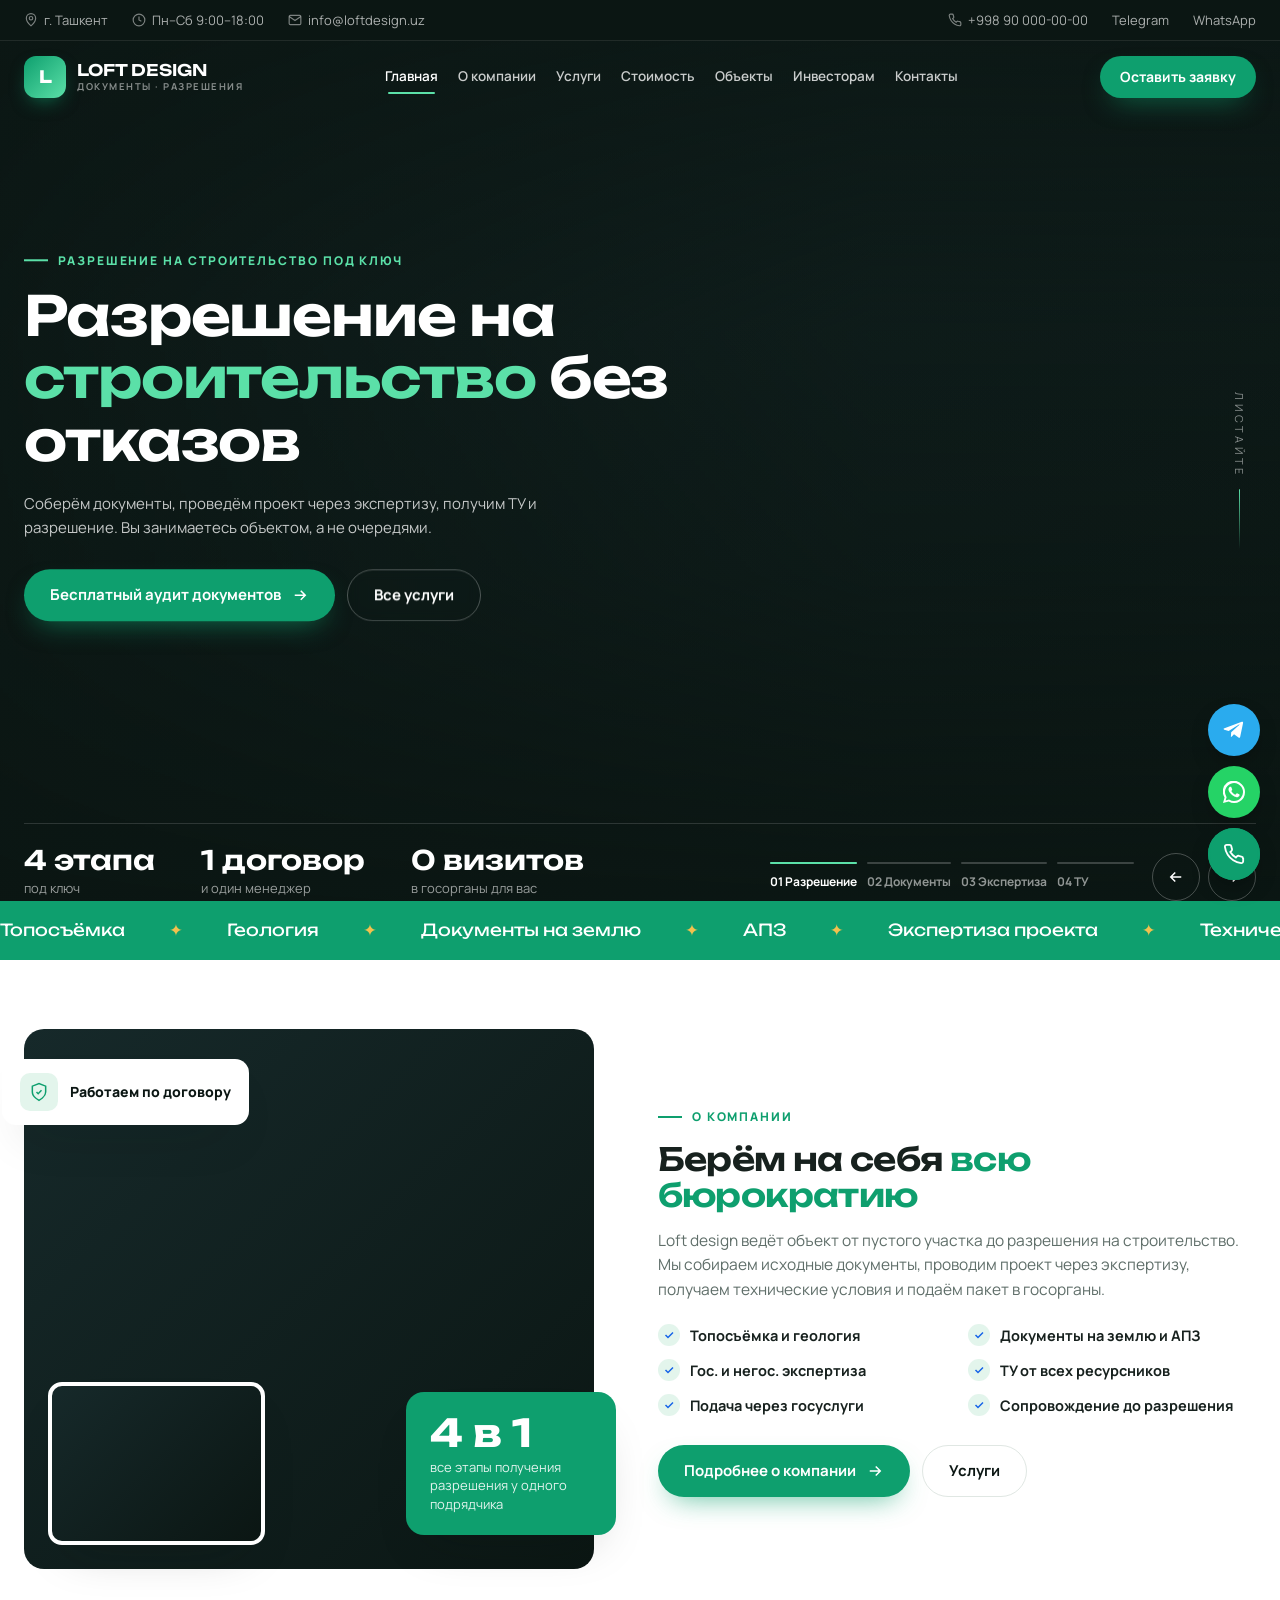
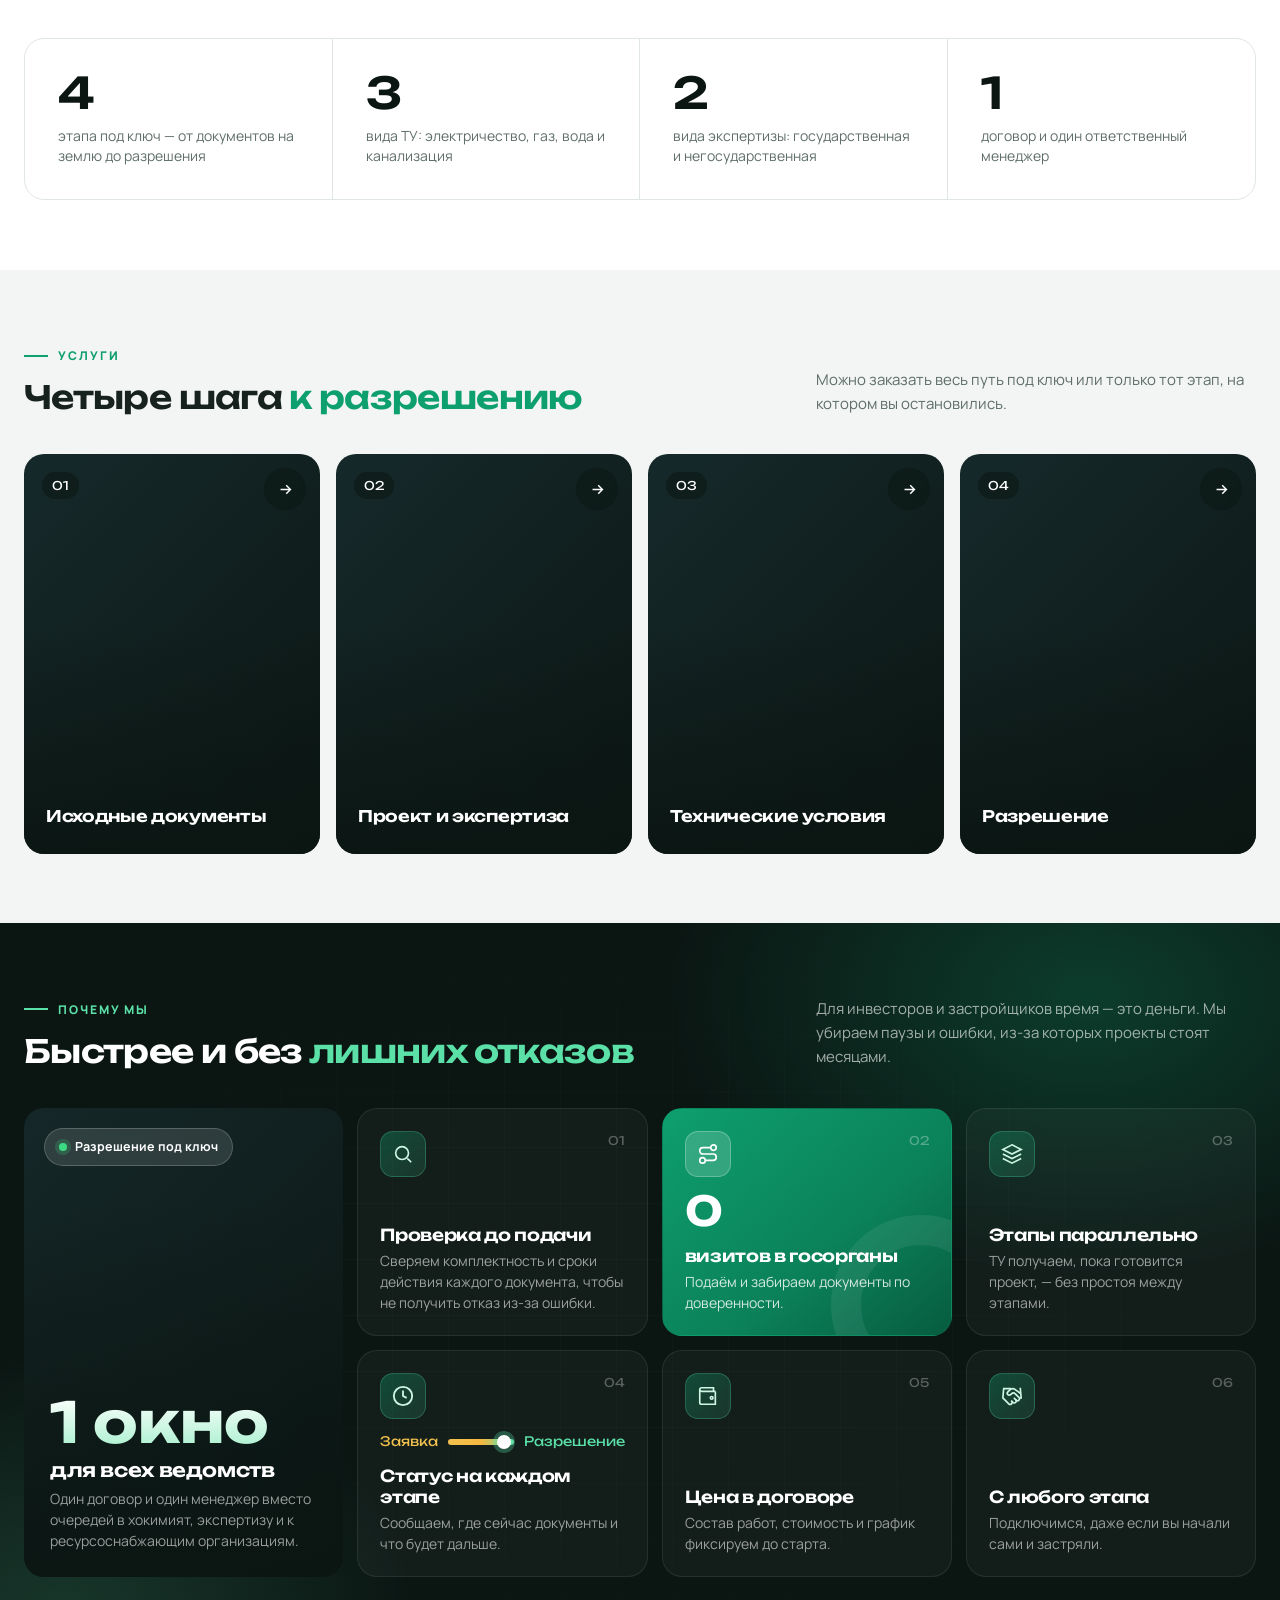
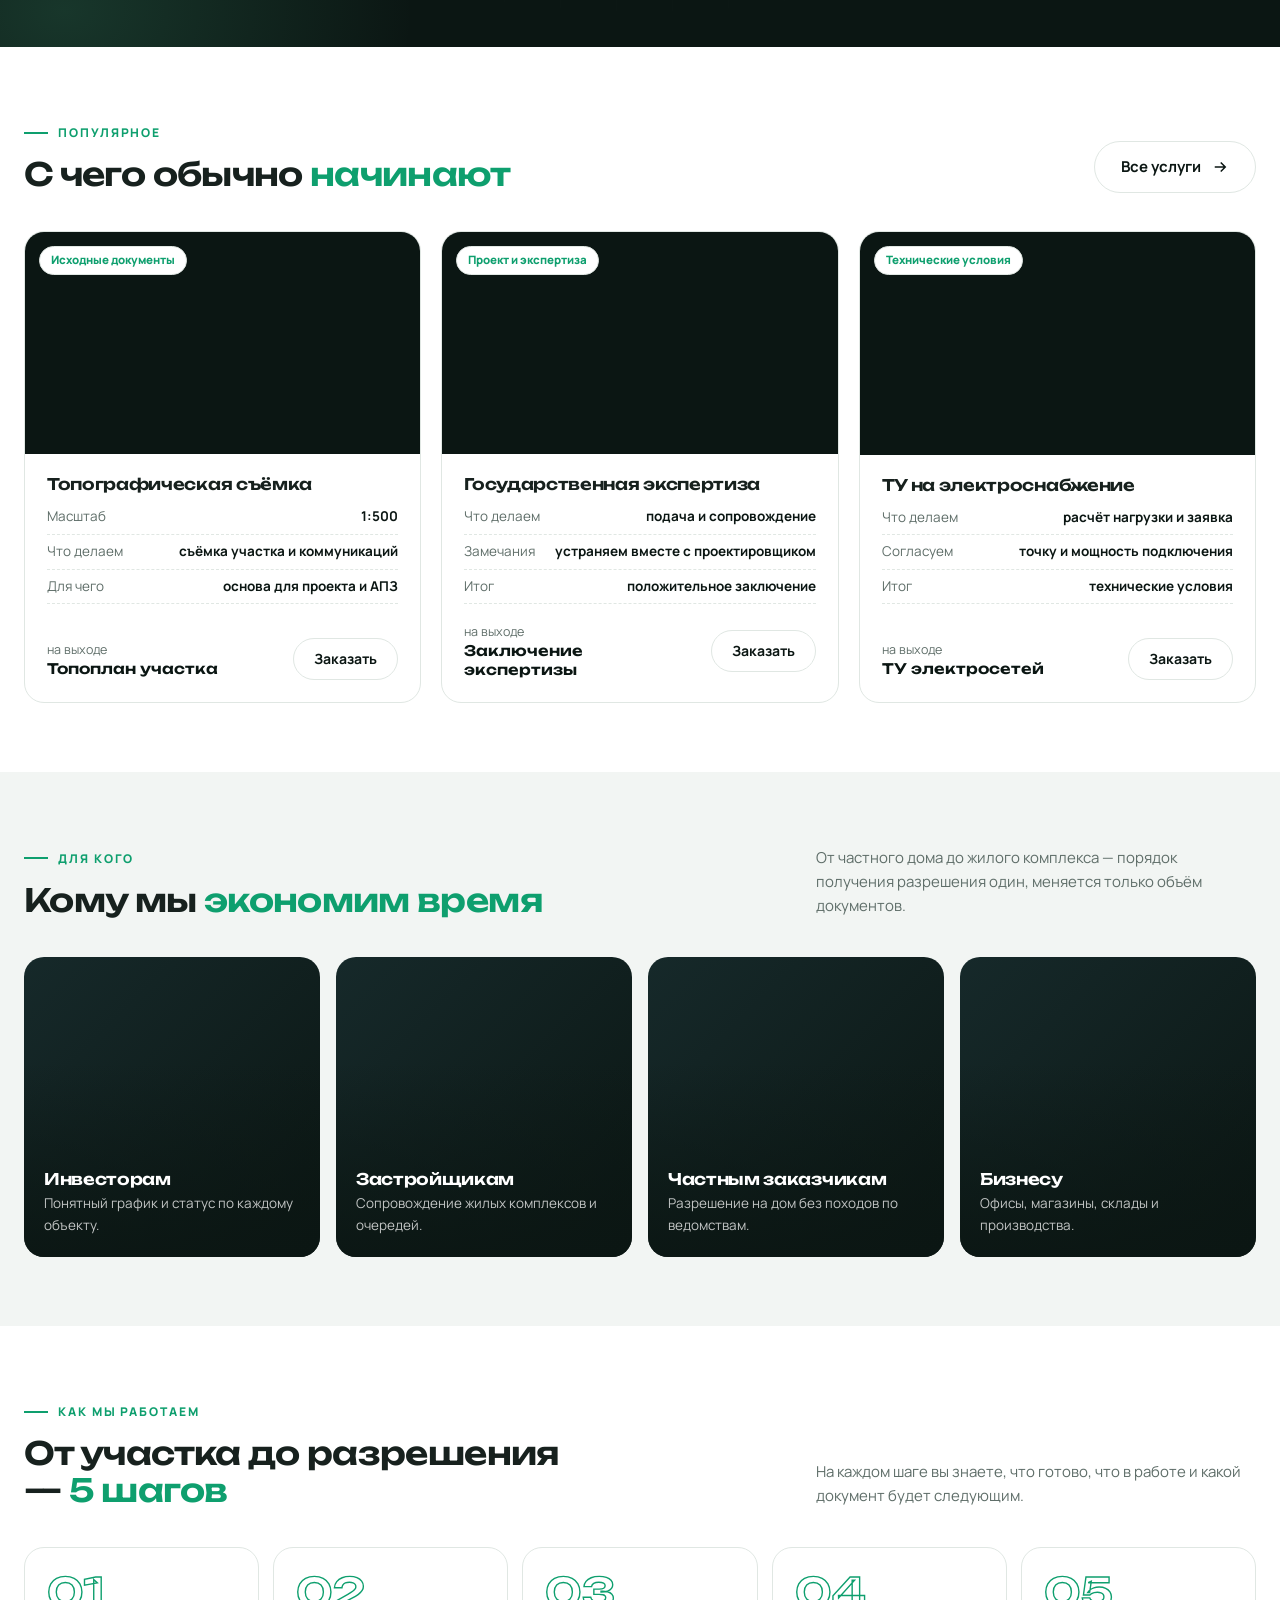
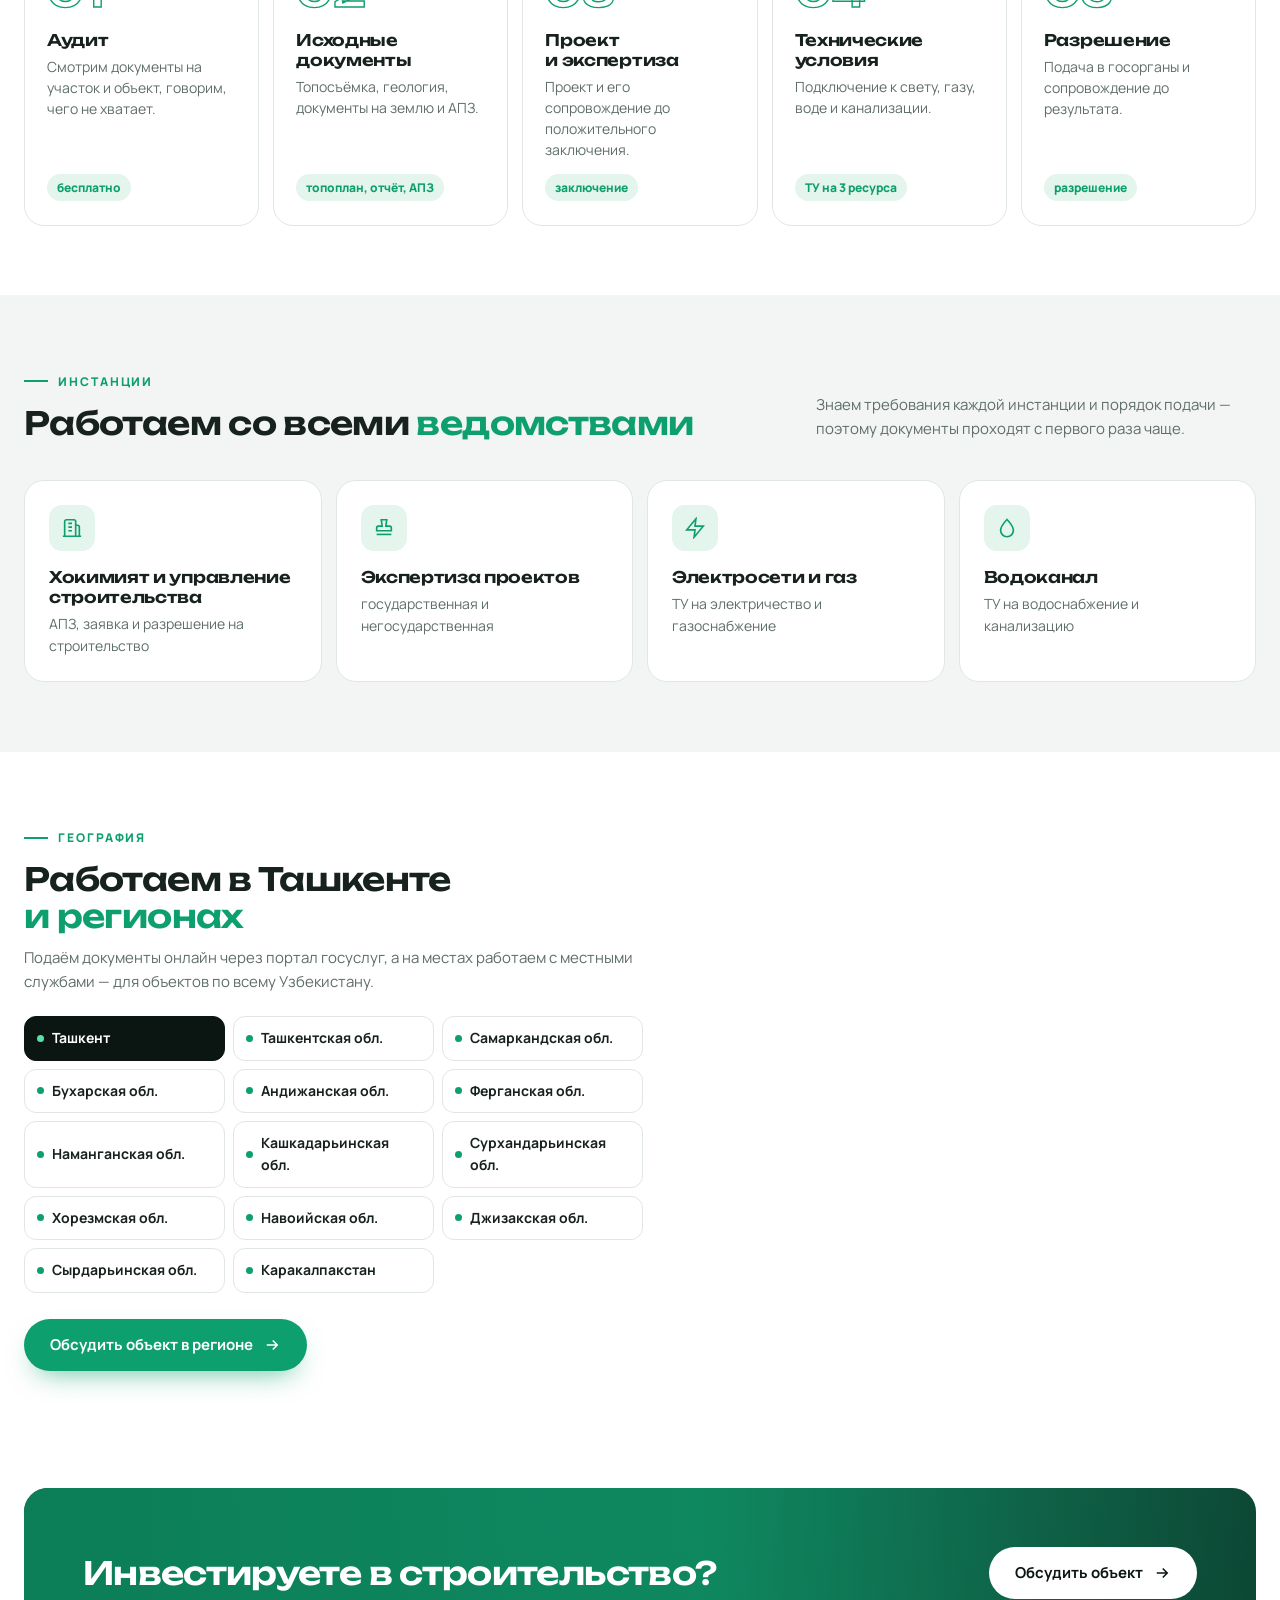
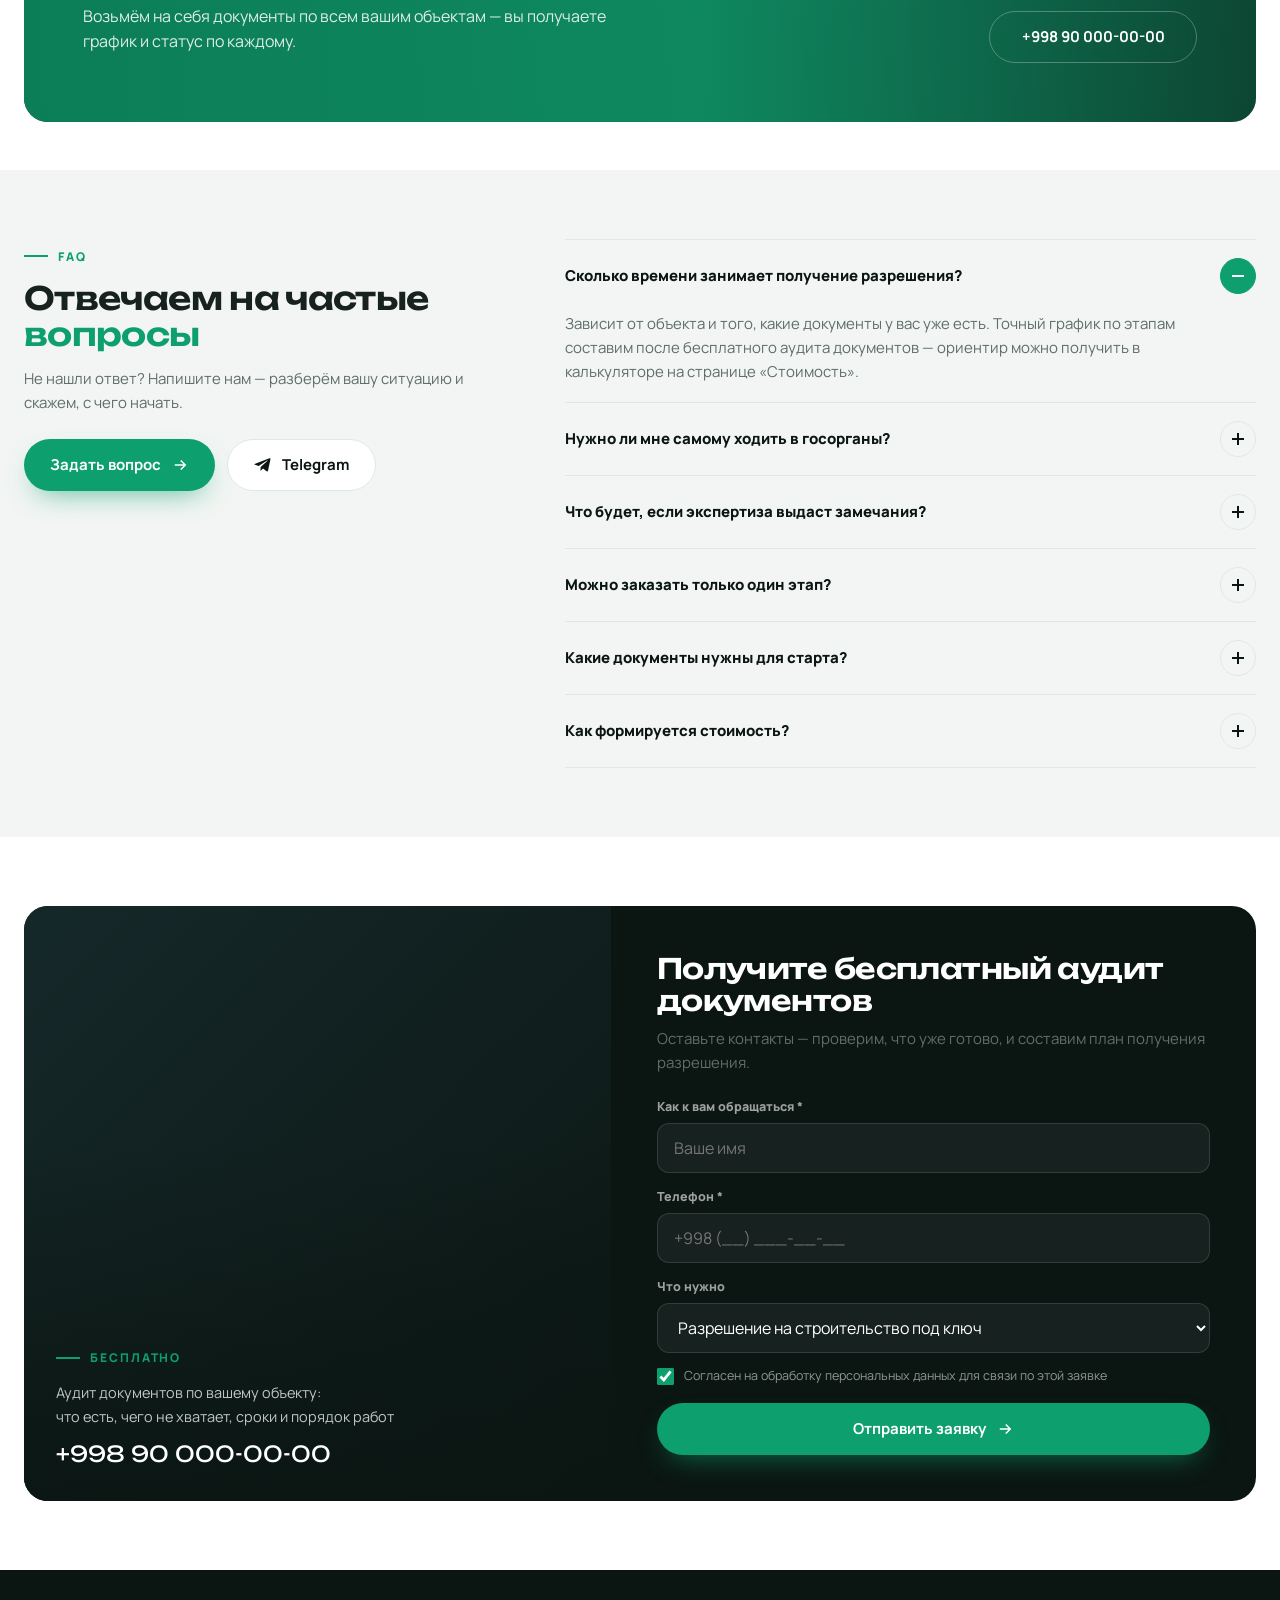
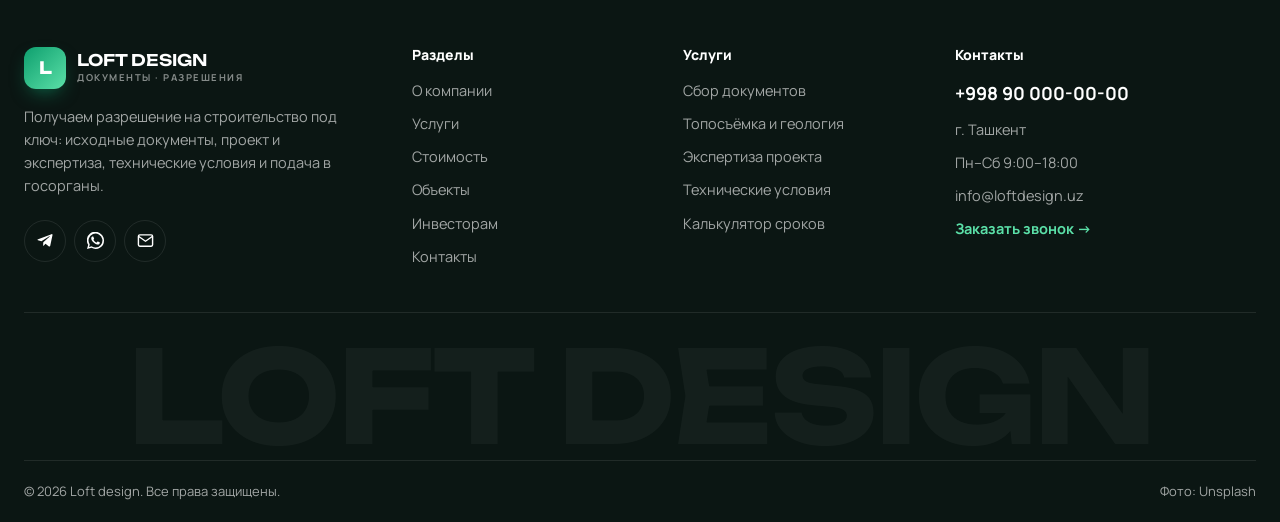
==== commit 4501afd6: "Add files via upload" ====
--- a/index.html
+++ b/index.html
@@ -78,7 +78,7 @@
   <div class="sec-head"><div class="rv"><span class="eyebrow">Как мы работаем</span><h2>От участка до разрешения — <span class="accent">5&nbsp;шагов</span></h2></div><p class="lead rv rv-d1">На каждом шаге вы знаете, что готово, что в работе и какой документ будет следующим.</p></div>
   <div class="steps"><div class="step rv rv-d1"><span class="step__n">01</span><h3>Аудит</h3><p>Смотрим документы на участок и объект, говорим, чего не хватает.</p><span class="step__time">бесплатно</span></div><div class="step rv rv-d2"><span class="step__n">02</span><h3>Исходные документы</h3><p>Топосъёмка, геология, документы на землю и АПЗ.</p><span class="step__time">топоплан, отчёт, АПЗ</span></div><div class="step rv rv-d3"><span class="step__n">03</span><h3>Проект и экспертиза</h3><p>Проект и его сопровождение до положительного заключения.</p><span class="step__time">заключение</span></div><div class="step rv rv-d1"><span class="step__n">04</span><h3>Технические условия</h3><p>Подключение к свету, газу, воде и канализации.</p><span class="step__time">ТУ на 3 ресурса</span></div><div class="step rv rv-d2"><span class="step__n">05</span><h3>Разрешение</h3><p>Подача в госорганы и сопровождение до результата.</p><span class="step__time">разрешение</span></div></div></div></section><section class="section section--gray"><div class="container">
   <div class="sec-head"><div class="rv"><span class="eyebrow">Инстанции</span><h2>Работаем со всеми <span class="accent">ведомствами</span></h2></div><p class="lead rv rv-d1">Знаем требования каждой инстанции и порядок подачи — поэтому документы проходят с первого раза чаще.</p></div>
-  <div class="values"><div class="value rv rv-d1"><div class="ic"><svg viewBox="0 0 24 24" fill="none" stroke="currentColor" stroke-width="1.8"><path d="M4 21V5a2 2 0 0 1 2-2h8a2 2 0 0 1 2 2v16M16 9h2a2 2 0 0 1 2 2v10M2 21h20"/><path d="M8 7h4M8 11h4M8 15h4"/></svg></div><h3>Хокимият и управление строительства</h3><p>АПЗ, заявка и разрешение на строительство</p></div><div class="value rv rv-d2"><div class="ic"><svg viewBox="0 0 24 24" fill="none" stroke="currentColor" stroke-width="1.8"><path d="M9 3h6l-1 7h4a2 2 0 0 1 2 2v3H4v-3a2 2 0 0 1 2-2h4z"/><path d="M4 19h16"/></svg></div><h3>Экспертиза проектов</h3><p>государственная и негосударственная</p></div><div class="value rv rv-d3"><div class="ic"><svg viewBox="0 0 24 24" fill="none" stroke="currentColor" stroke-width="1.8"><path d="M13 2 3 14h9l-1 8 10-12h-9z"/></svg></div><h3>Электро- и газоснабжающие организации</h3><p>ТУ на электричество и газ</p></div><div class="value rv rv-d1"><div class="ic"><svg viewBox="0 0 24 24" fill="none" stroke="currentColor" stroke-width="1.8"><path d="M12 2.7S5 10 5 14.5a7 7 0 0 0 14 0C19 10 12 2.7 12 2.7z"/></svg></div><h3>Водоканал</h3><p>ТУ на водоснабжение и канализацию</p></div></div></div></section><section class="section"><div class="container delivery">
+  <div class="values"><div class="value rv rv-d1"><div class="ic"><svg viewBox="0 0 24 24" fill="none" stroke="currentColor" stroke-width="1.8"><path d="M4 21V5a2 2 0 0 1 2-2h8a2 2 0 0 1 2 2v16M16 9h2a2 2 0 0 1 2 2v10M2 21h20"/><path d="M8 7h4M8 11h4M8 15h4"/></svg></div><h3>Хокимият и управление строительства</h3><p>АПЗ, заявка и разрешение на строительство</p></div><div class="value rv rv-d2"><div class="ic"><svg viewBox="0 0 24 24" fill="none" stroke="currentColor" stroke-width="1.8"><path d="M9 3h6l-1 7h4a2 2 0 0 1 2 2v3H4v-3a2 2 0 0 1 2-2h4z"/><path d="M4 19h16"/></svg></div><h3>Экспертиза проектов</h3><p>государственная и негосударственная</p></div><div class="value rv rv-d3"><div class="ic"><svg viewBox="0 0 24 24" fill="none" stroke="currentColor" stroke-width="1.8"><path d="M13 2 3 14h9l-1 8 10-12h-9z"/></svg></div><h3>Электросети и газ</h3><p>ТУ на электричество и газоснабжение</p></div><div class="value rv rv-d1"><div class="ic"><svg viewBox="0 0 24 24" fill="none" stroke="currentColor" stroke-width="1.8"><path d="M12 2.7S5 10 5 14.5a7 7 0 0 0 14 0C19 10 12 2.7 12 2.7z"/></svg></div><h3>Водоканал</h3><p>ТУ на водоснабжение и канализацию</p></div></div></div></section><section class="section"><div class="container delivery">
   <div class="rv"><span class="eyebrow">География</span><h2>Работаем в Ташкенте <span class="accent">и регионах</span></h2>
    <p class="lead" style="margin-top:12px">Подаём документы онлайн через портал госуслуг, а на местах работаем с местными службами — для объектов по всему Узбекистану.</p>
    <div class="districts"><span class="main">Ташкент</span><span class="">Ташкентская обл.</span><span class="">Самаркандская обл.</span><span class="">Бухарская обл.</span><span class="">Андижанская обл.</span><span class="">Ферганская обл.</span><span class="">Наманганская обл.</span><span class="">Кашкадарьинская обл.</span><span class="">Сурхандарьинская обл.</span><span class="">Хорезмская обл.</span><span class="">Навоийская обл.</span><span class="">Джизакская обл.</span><span class="">Сырдарьинская обл.</span><span class="">Каракалпакстан</span></div>
--- a/style.css
+++ b/style.css
@@ -140,14 +140,14 @@
 .hero__content{max-width:820px;margin:auto 0;position:relative;min-height:clamp(290px,46vh,400px);display:flex;align-items:center}
 .hero__text{position:absolute;left:0;right:0;top:50%;transform:translateY(-50%);pointer-events:none}
 .hero__text.active{pointer-events:auto}
-.hero__text h1 .w{display:inline-block;overflow:hidden;vertical-align:top;padding-bottom:.08em;margin-bottom:-.08em}
-.hero__text h1 .w>span{display:inline-block;transform:translateY(105%);transition:transform .9s var(--ease)}
-.hero__text.active h1 .w>span{transform:none}
+.hero__text :is(h1,.h1) .w{display:inline-block;overflow:hidden;vertical-align:top;padding-bottom:.08em;margin-bottom:-.08em}
+.hero__text :is(h1,.h1) .w>span{display:inline-block;transform:translateY(105%);transition:transform .9s var(--ease)}
+.hero__text.active :is(h1,.h1) .w>span{transform:none}
 .hero__text .eyebrow,.hero__text p,.hero__text .btn-row{opacity:0;transform:translateY(18px);transition:opacity .7s var(--ease),transform .7s var(--ease)}
 .hero__text.active .eyebrow{opacity:1;transform:none;transition-delay:.35s}
 .hero__text.active p{opacity:1;transform:none;transition-delay:.75s}
 .hero__text.active .btn-row{opacity:1;transform:none;transition-delay:.9s}
-.hero__text:not(.active) h1 .w>span{transform:translateY(-105%);transition-duration:.45s;transition-delay:0s!important}
+.hero__text:not(.active) :is(h1,.h1) .w>span{transform:translateY(-105%);transition-duration:.45s;transition-delay:0s!important}
 .hero__text:not(.active) .eyebrow,.hero__text:not(.active) p,.hero__text:not(.active) .btn-row{transition-duration:.3s;transition-delay:0s}
 .hero__text p{font-size:clamp(15px,1.15vw,18px);color:rgba(255,255,255,.76);max-width:580px;margin:clamp(12px,2.2vh,22px) 0 clamp(18px,3.2vh,32px)}
 .hero__bottom{display:grid;grid-template-columns:1fr auto;align-items:end;gap:24px;padding-top:clamp(14px,2.4vh,24px);border-top:1px solid rgba(255,255,255,.14)}
@@ -699,3 +699,9 @@
 .chk:hover span{border-color:var(--blue)}
 .cert__img{aspect-ratio:4/3}
 @media (max-width:720px){.chk-grid{grid-template-columns:1fr 1fr}.logo__text small{font-size:8.5px;letter-spacing:.1em}}
+.nav a,.header__phone{white-space:nowrap}
+@media (max-width:1320px){.header__phone{display:none}}
+.city{min-width:0}.city b,.city span{overflow-wrap:anywhere}
+@media (max-width:720px){.cities{grid-template-columns:1fr}}
+@media (max-width:720px){.hero__stat b{font-size:17px;white-space:nowrap}}
+.p-name.ph,.price td.ph{background:none}
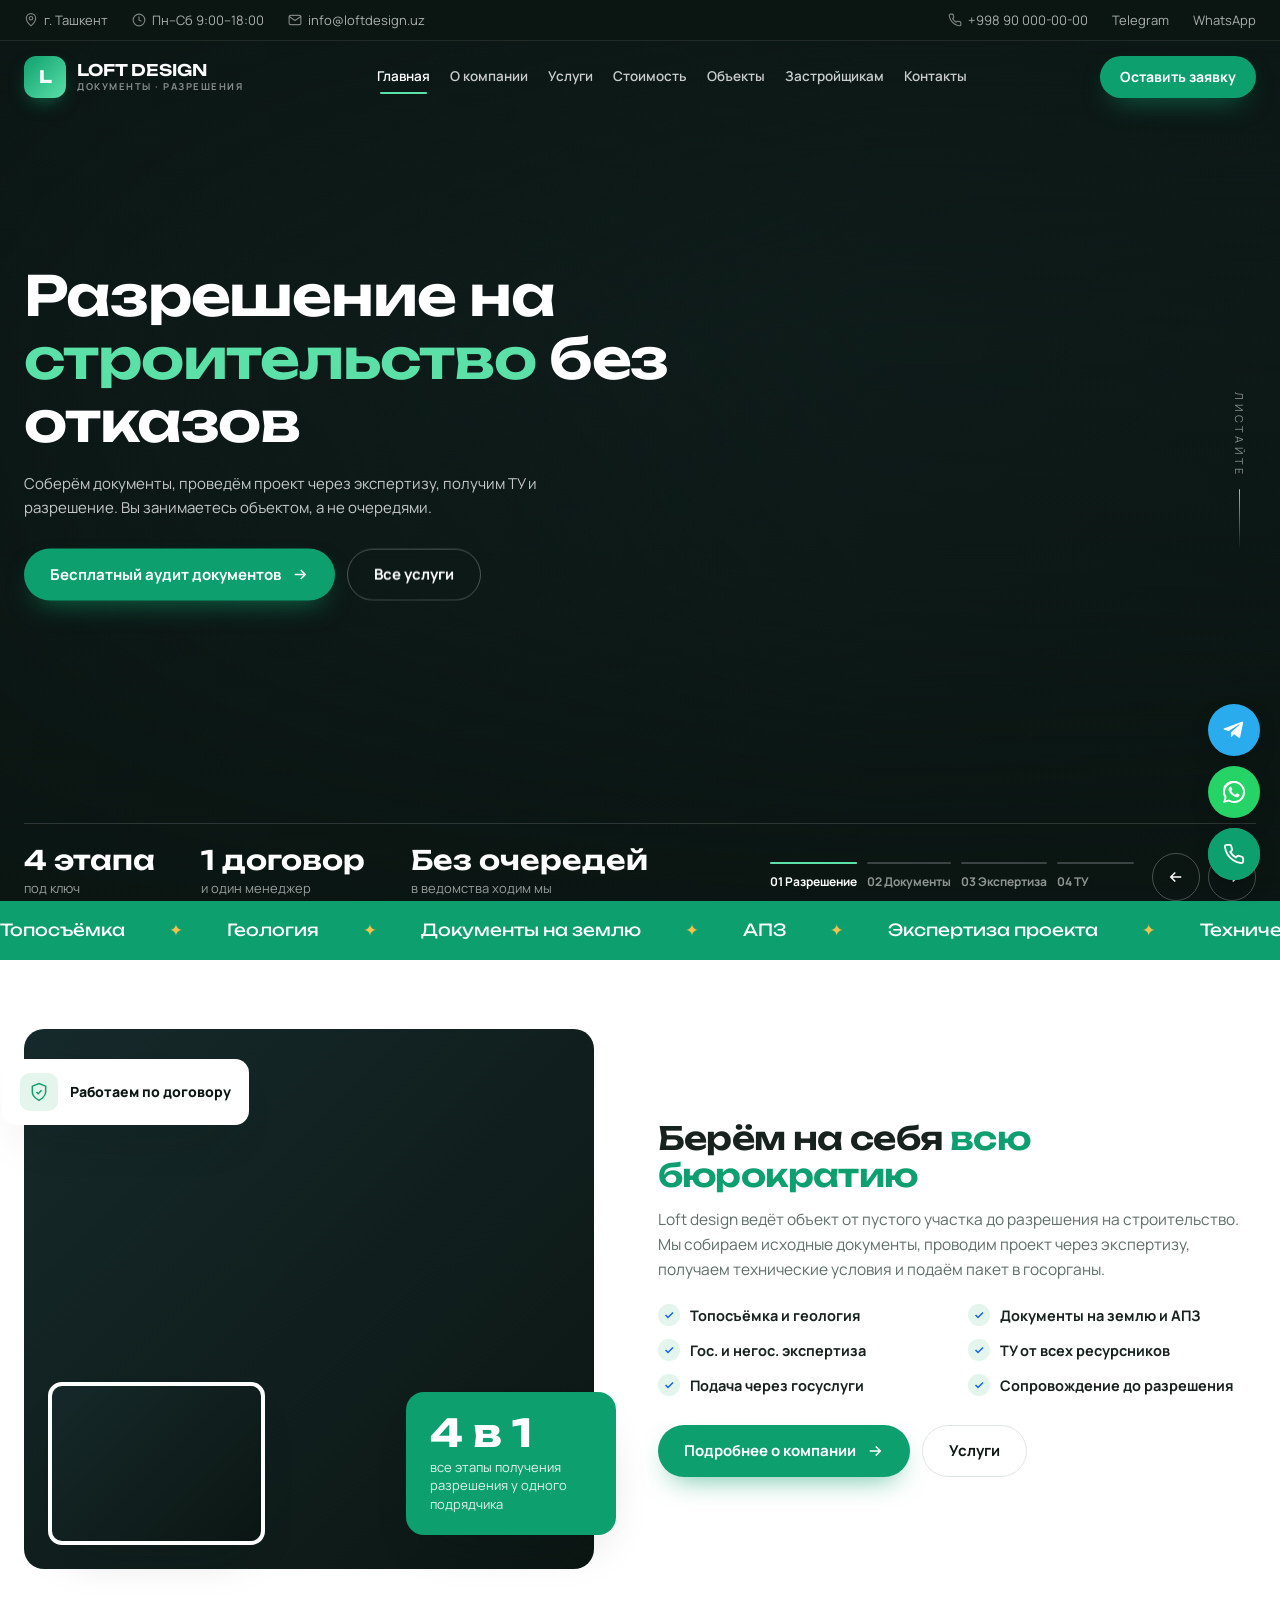
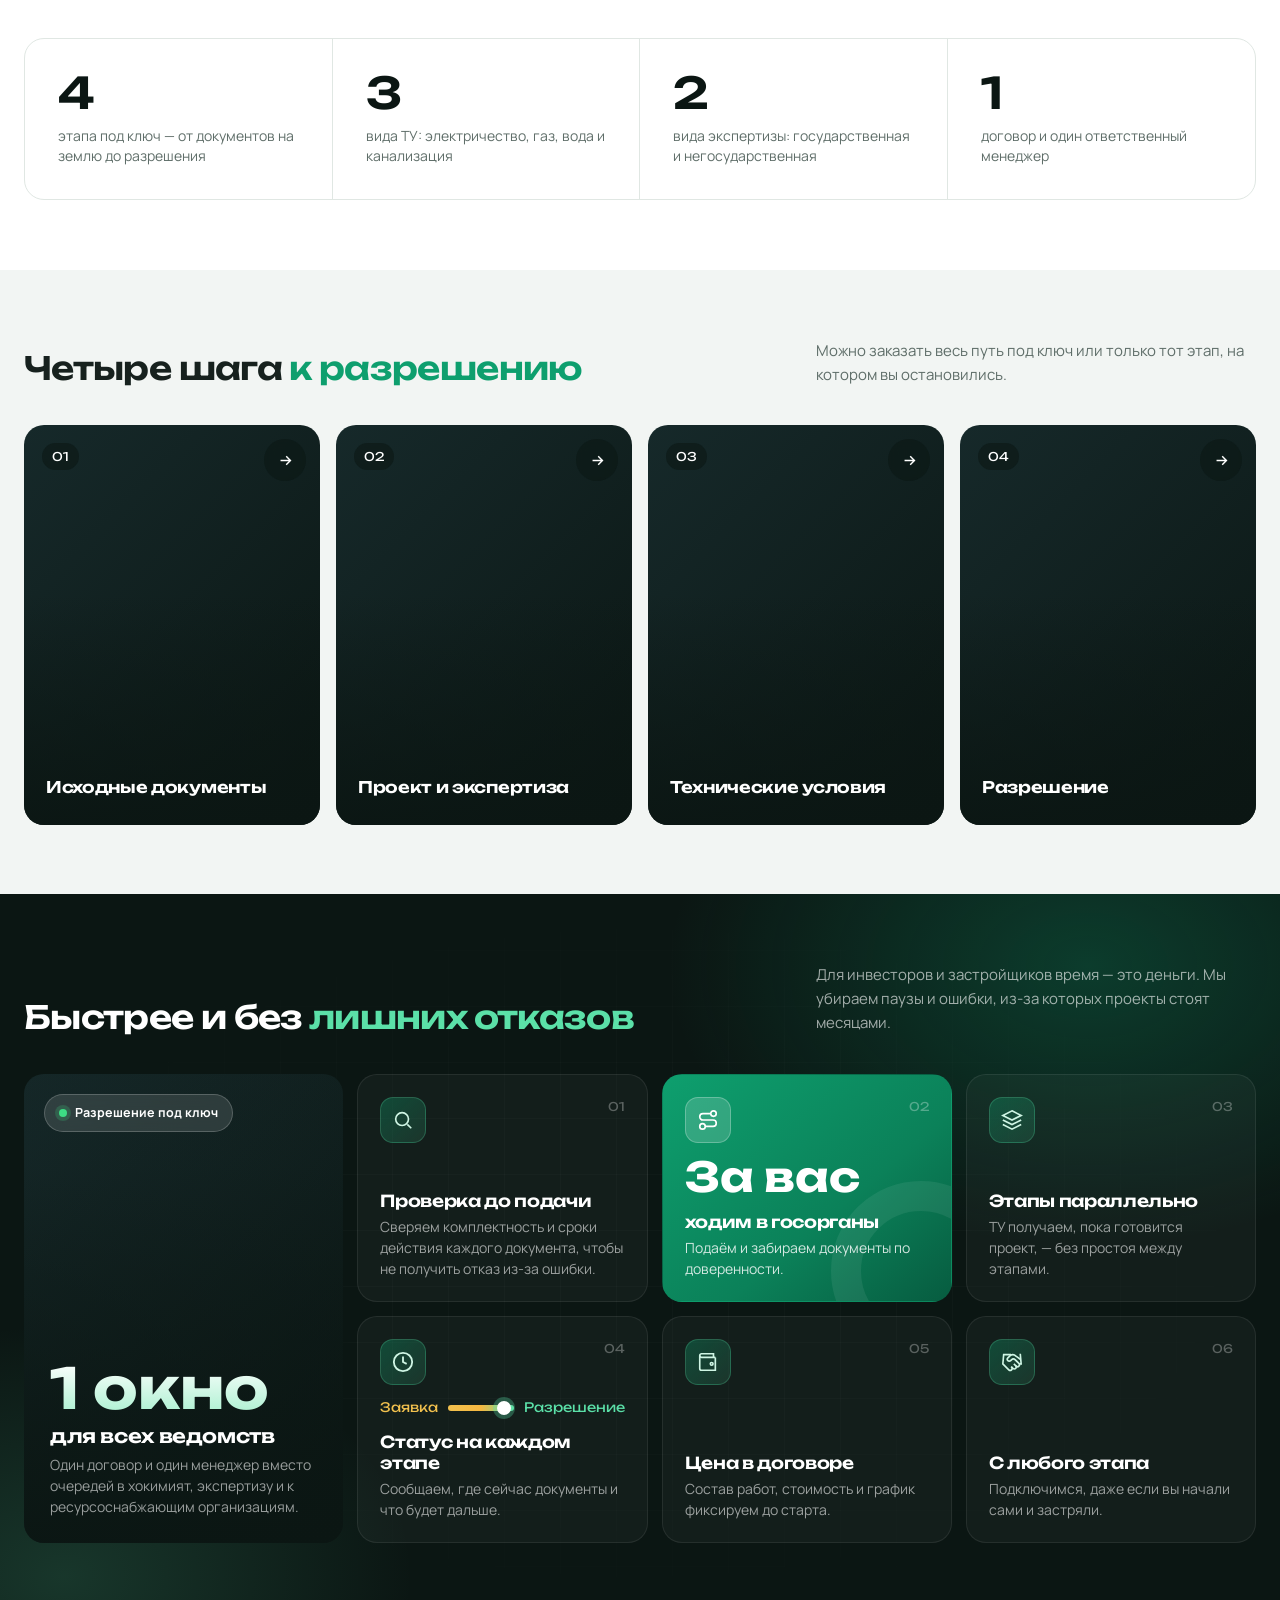
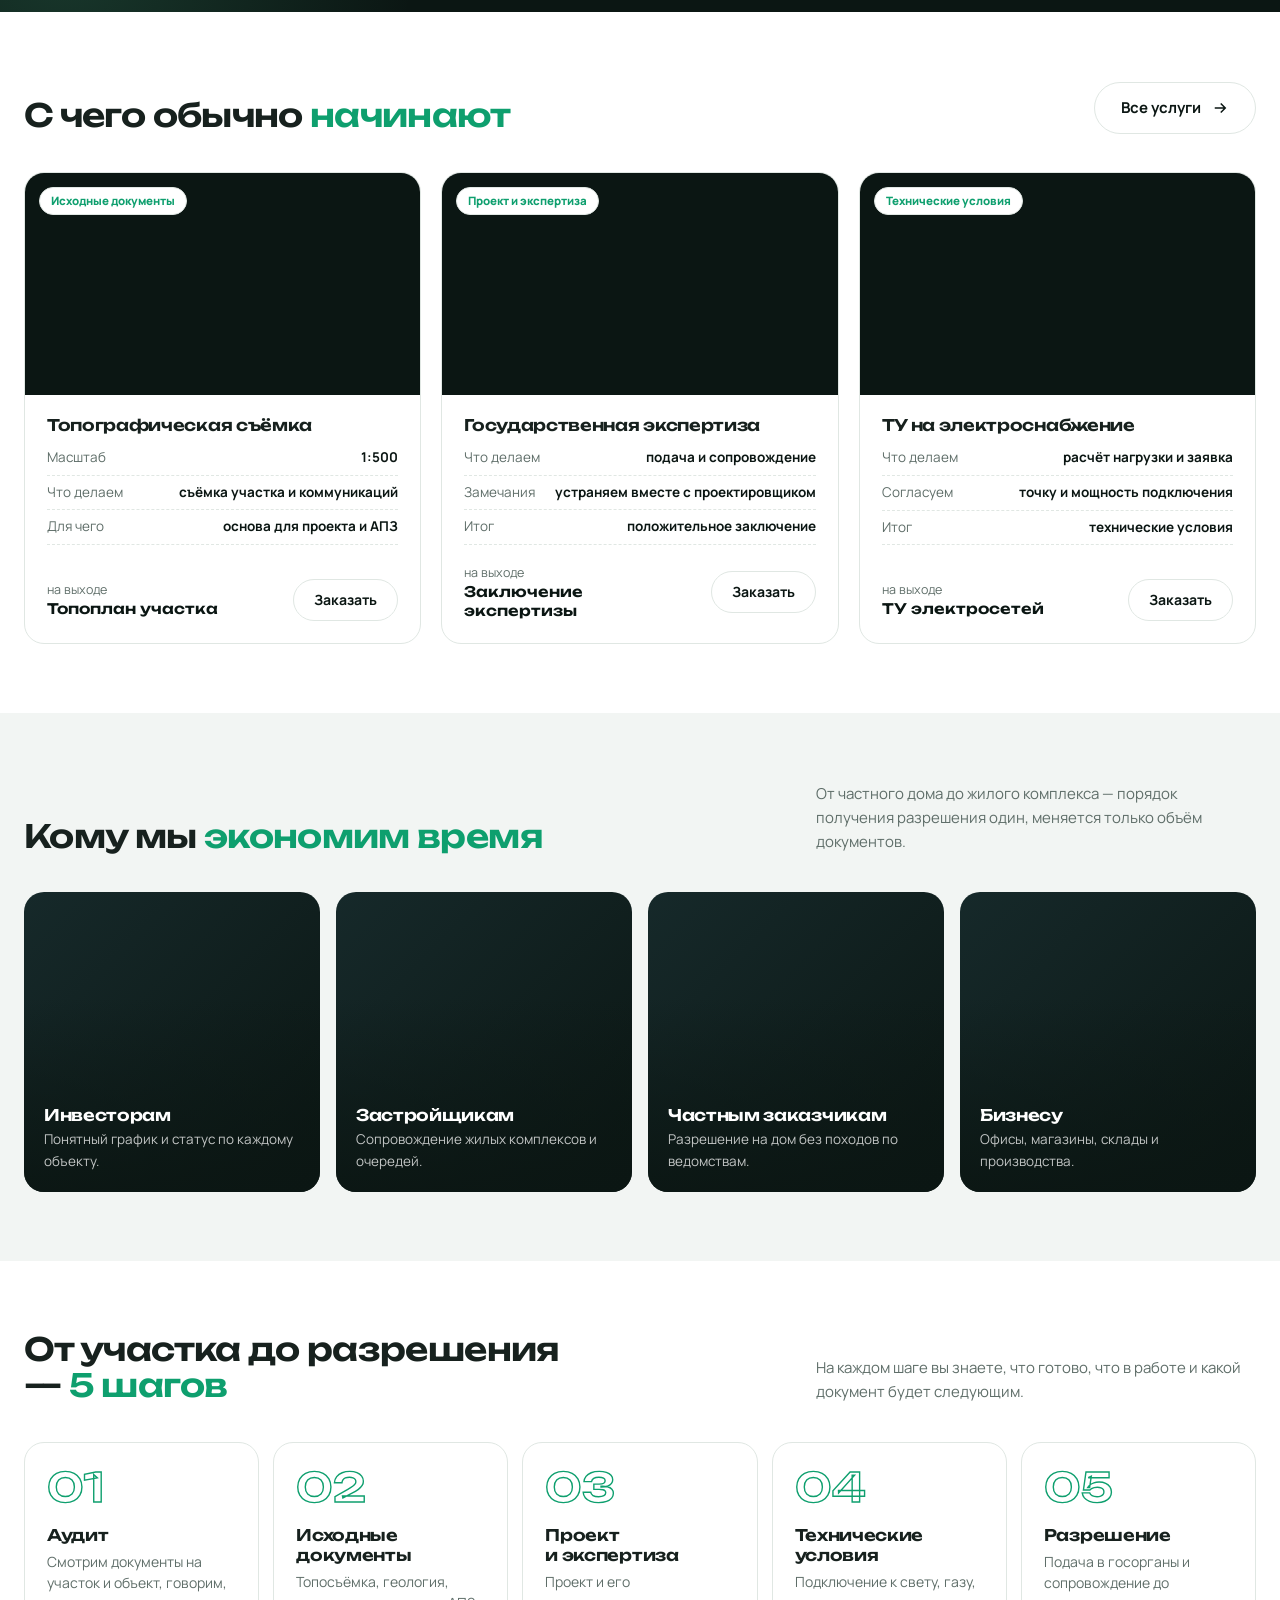
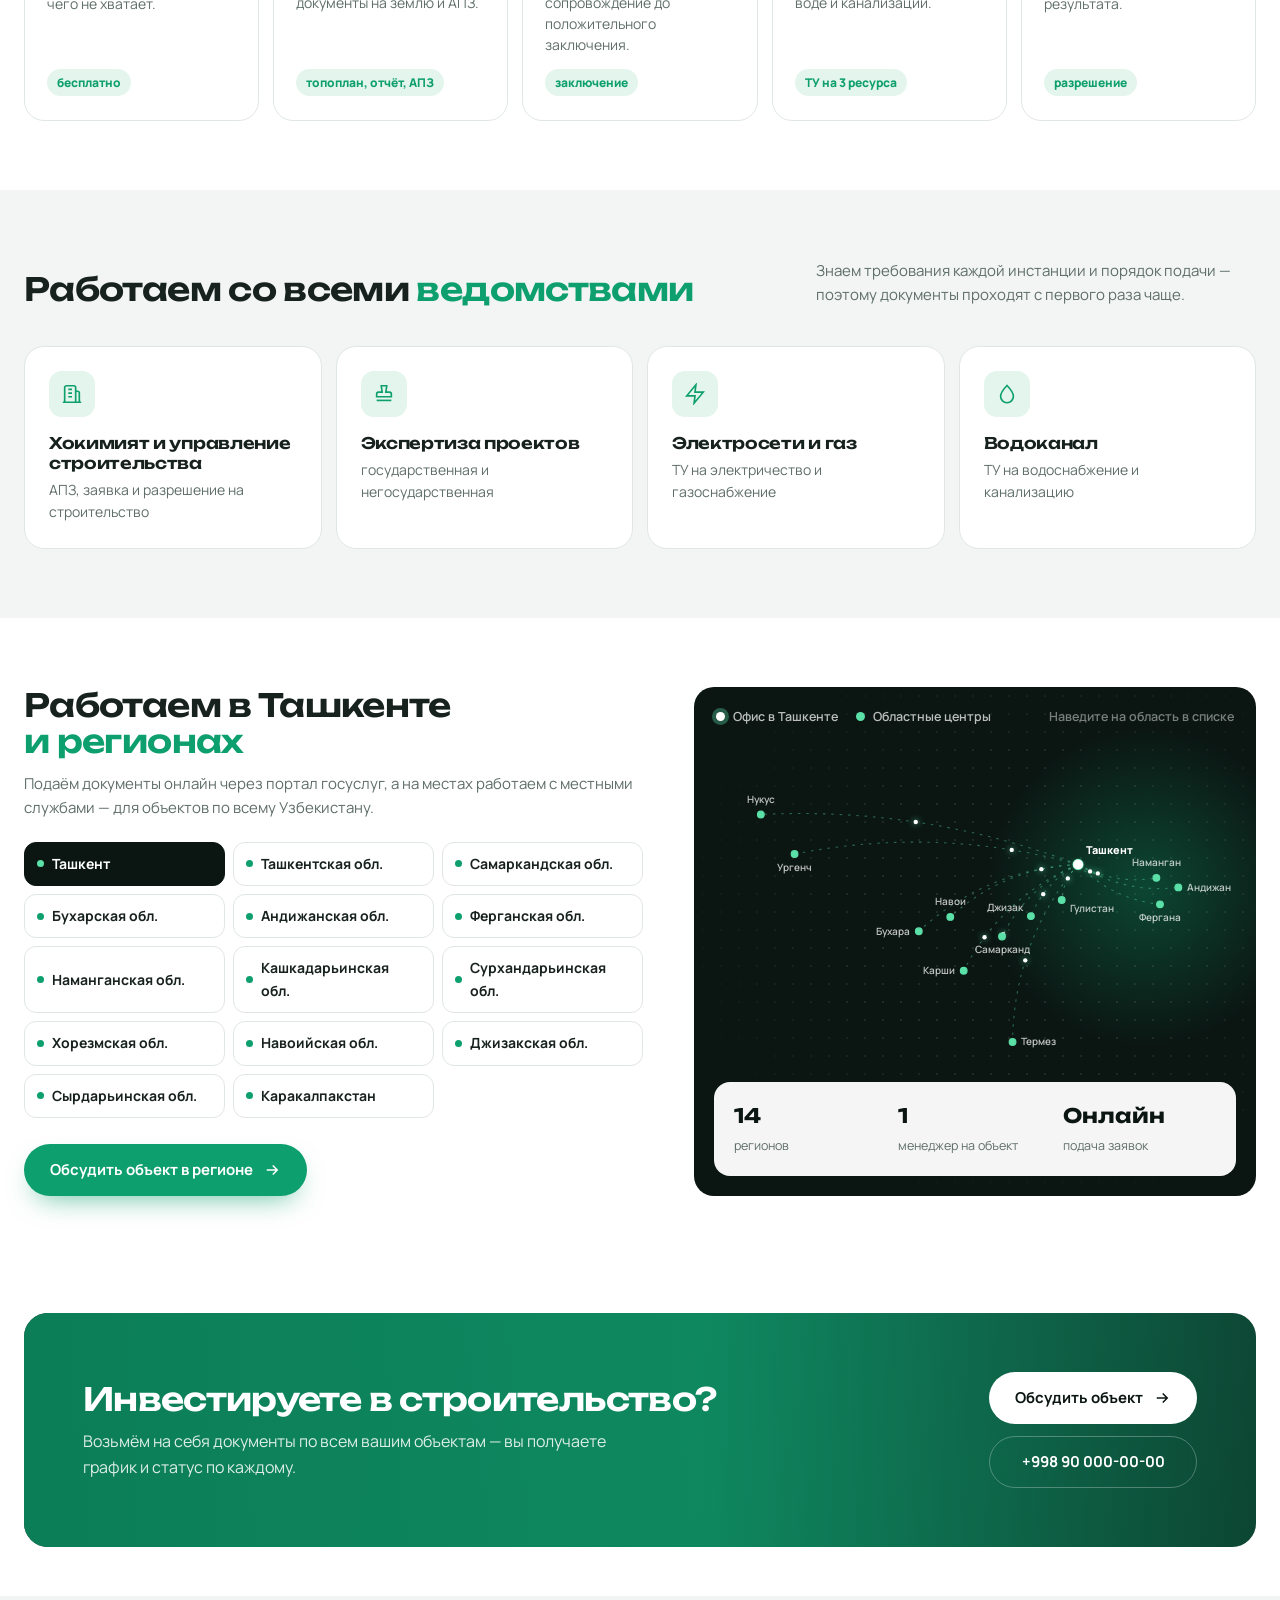
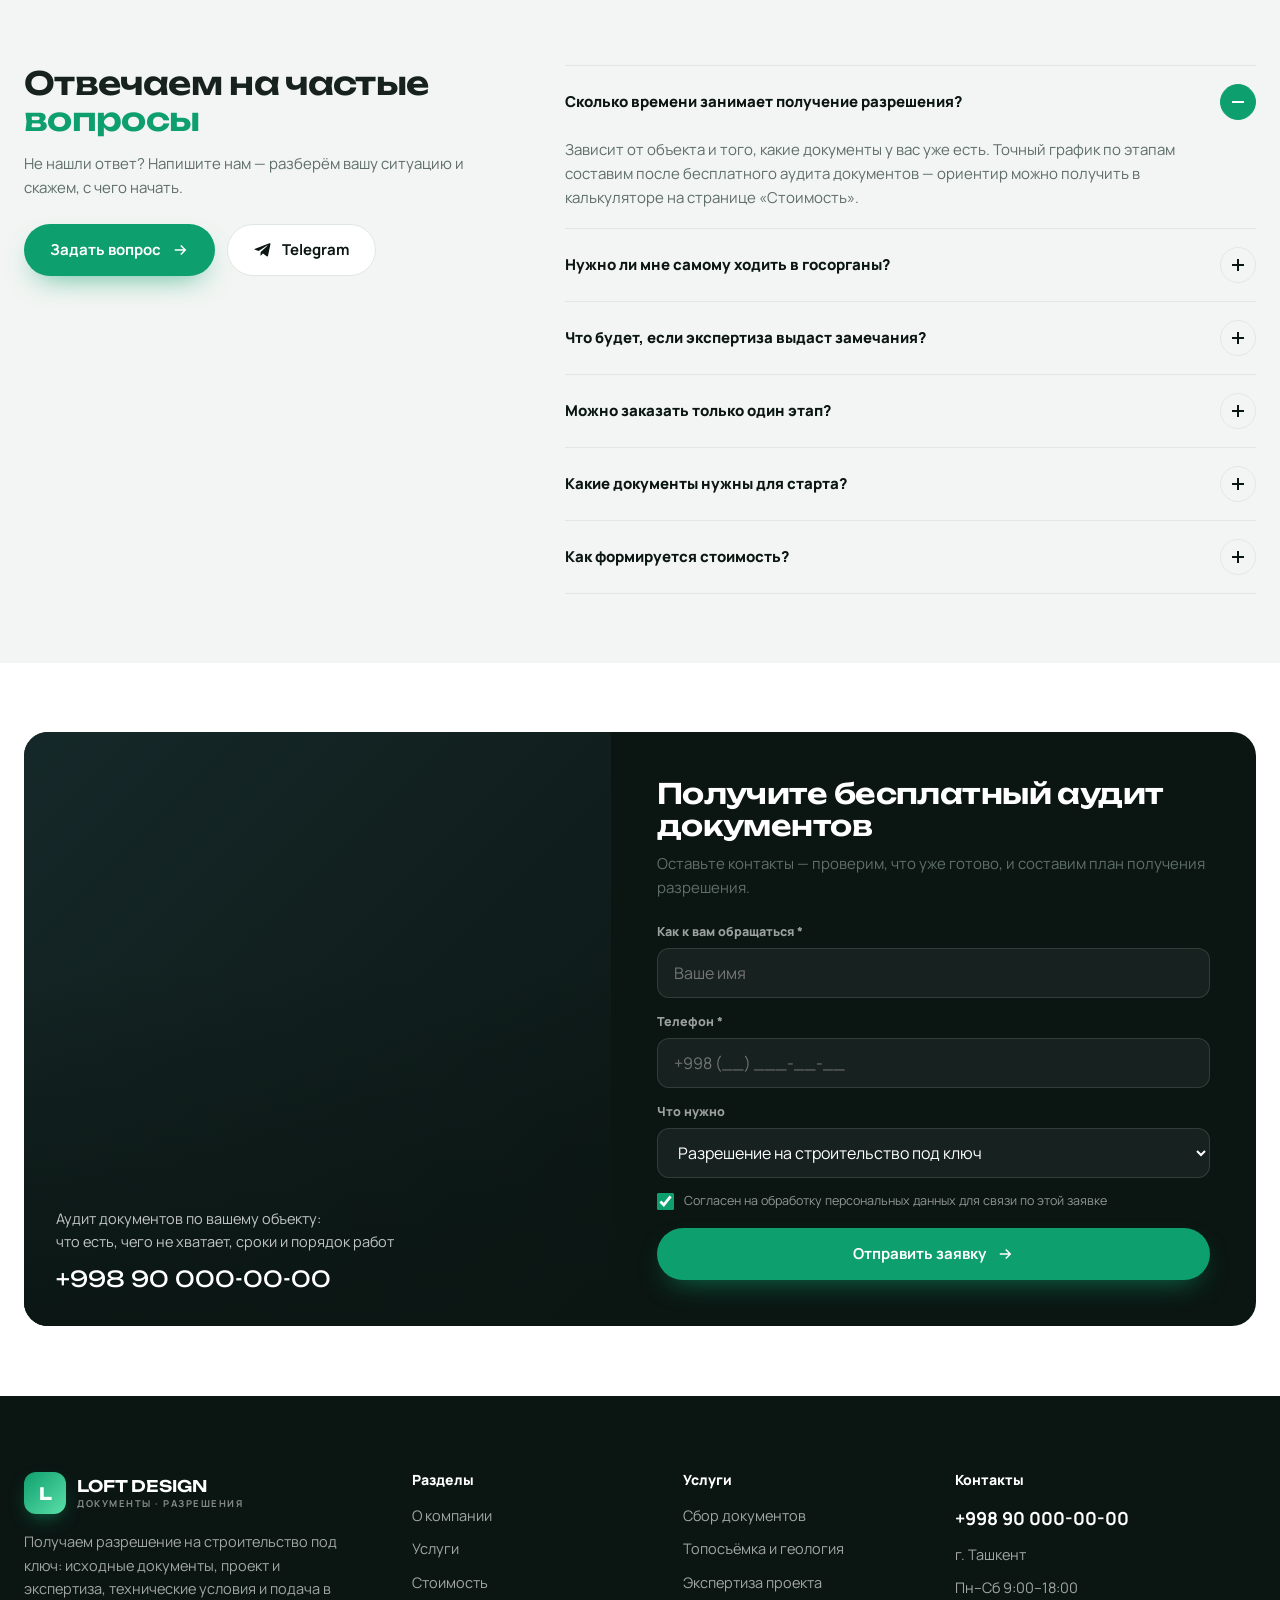
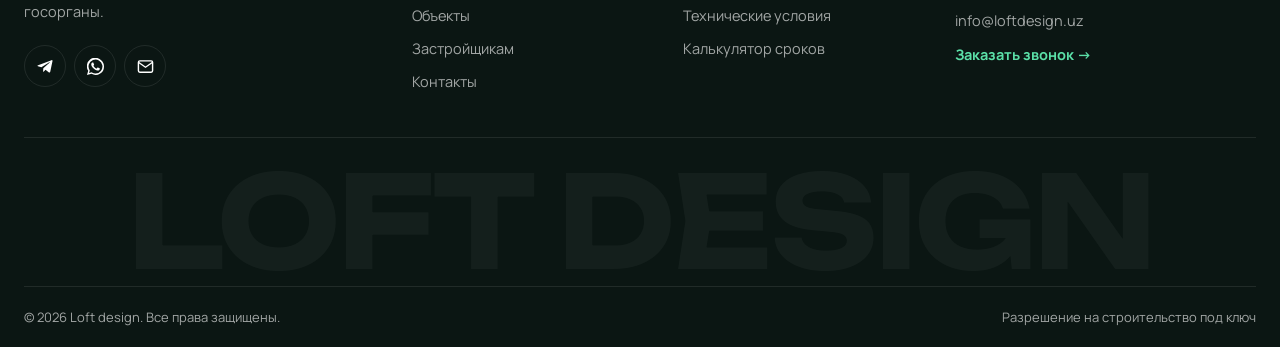
==== commit 0b5c62f7: "Add files via upload" ====
--- a/index.html
+++ b/index.html
@@ -26,7 +26,7 @@
 <header class="header">
   <div class="container">
     <a href="index.html" class="logo" aria-label="Loft design"><span class="logo__mark">L</span><span class="logo__text">LOFT DESIGN<small>ДОКУМЕНТЫ · РАЗРЕШЕНИЯ</small></span></a>
-    <nav class="nav"><a href="index.html" class="active">Главная</a><a href="about.html">О компании</a><a href="services.html">Услуги</a><a href="prices.html">Стоимость</a><a href="objects.html">Объекты</a><a href="investors.html">Инвесторам</a><a href="contacts.html">Контакты</a></nav>
+    <nav class="nav"><a href="index.html" class="active">Главная</a><a href="about.html">О компании</a><a href="services.html">Услуги</a><a href="prices.html">Стоимость</a><a href="objects.html">Объекты</a><a href="developers.html">Застройщикам</a><a href="contacts.html">Контакты</a></nav>
     <div class="header__cta">
       <a class="header__phone" href="tel:+998900000000">+998 90 000-00-00<small>Бесплатная консультация</small></a>
       <a href="#" class="btn btn--primary btn--sm" data-modal="#m-lead" data-subject="Консультация">Оставить заявку</a>
@@ -34,32 +34,32 @@
     </div>
   </div>
 </header>
-<div class="mobile-menu"><nav><a href="index.html">Главная<span>01</span></a><a href="about.html">О компании<span>02</span></a><a href="services.html">Услуги<span>03</span></a><a href="prices.html">Стоимость<span>04</span></a><a href="objects.html">Объекты<span>05</span></a><a href="investors.html">Инвесторам<span>06</span></a><a href="contacts.html">Контакты<span>07</span></a></nav>
+<div class="mobile-menu"><nav><a href="index.html">Главная<span>01</span></a><a href="about.html">О компании<span>02</span></a><a href="services.html">Услуги<span>03</span></a><a href="prices.html">Стоимость<span>04</span></a><a href="objects.html">Объекты<span>05</span></a><a href="developers.html">Застройщикам<span>06</span></a><a href="contacts.html">Контакты<span>07</span></a></nav>
   <div class="mm-contacts"><span>Пн–Сб 9:00–18:00</span><a href="tel:+998900000000">+998 90 000-00-00</a><span>г. Ташкент</span></div>
   <a href="#" class="btn btn--primary" data-modal="#m-lead" data-subject="Консультация">Оставить заявку <svg viewBox="0 0 24 24" fill="none" stroke="currentColor" stroke-width="2"><path d="M5 12h14M13 6l6 6-6 6"/></svg></a>
 </div>
 <main id="content">
-<section class="hero"><div class="hero__slides"><div class="hero__slide"><img src="https://images.unsplash.com/photo-1599995903128-531fc7fb694b?auto=format&fit=crop&w=2000&q=75" alt="" fetchpriority="high"></div><div class="hero__slide"><img src="https://images.unsplash.com/photo-1608926259241-5bfa7d2ea67f?auto=format&fit=crop&w=2000&q=75" alt="" loading="lazy"></div><div class="hero__slide"><img src="https://images.unsplash.com/photo-1503387762-592deb58ef4e?auto=format&fit=crop&w=2000&q=75" alt="" loading="lazy"></div><div class="hero__slide"><img src="https://images.unsplash.com/photo-1644567103258-6da3857faab4?auto=format&fit=crop&w=2000&q=75" alt="" loading="lazy"></div></div><div class="container hero__inner"><div class="hero__content"><div class="hero__text"><span class="eyebrow">Разрешение на строительство под ключ</span><h1>Разрешение на <span class="accent">строительство</span> без отказов</h1><p>Соберём документы, проведём проект через экспертизу, получим ТУ и разрешение. Вы занимаетесь объектом, а не очередями.</p><div class="btn-row"><a href="#" class="btn btn--primary" data-modal="#m-lead" data-subject="Бесплатный аудит">Бесплатный аудит документов <svg viewBox="0 0 24 24" fill="none" stroke="currentColor" stroke-width="2"><path d="M5 12h14M13 6l6 6-6 6"/></svg></a><a href="services.html" class="btn btn--ghost">Все услуги</a></div></div><div class="hero__text"><span class="eyebrow">Исходно-разрешительная документация</span><h2 class="h1">Топосъёмка, геология и <span class="accent">документы на землю</span></h2><p>Готовим полный пакет исходных данных: топоплан, геологический отчёт, документы на участок и АПЗ.</p><div class="btn-row"><a href="#" class="btn btn--primary" data-modal="#m-lead" data-subject="Бесплатный аудит">Бесплатный аудит документов <svg viewBox="0 0 24 24" fill="none" stroke="currentColor" stroke-width="2"><path d="M5 12h14M13 6l6 6-6 6"/></svg></a><a href="services.html" class="btn btn--ghost">Все услуги</a></div></div><div class="hero__text"><span class="eyebrow">Проект и экспертиза</span><h2 class="h1">Проект с <span class="accent">положительным</span> заключением</h2><p>Передаём проект на государственную или негосударственную экспертизу и сопровождаем до положительного заключения.</p><div class="btn-row"><a href="#" class="btn btn--primary" data-modal="#m-lead" data-subject="Бесплатный аудит">Бесплатный аудит документов <svg viewBox="0 0 24 24" fill="none" stroke="currentColor" stroke-width="2"><path d="M5 12h14M13 6l6 6-6 6"/></svg></a><a href="services.html" class="btn btn--ghost">Все услуги</a></div></div><div class="hero__text"><span class="eyebrow">Технические условия</span><h2 class="h1">ТУ на свет, газ, <span class="accent">воду и стоки</span></h2><p>Договариваемся с ресурсоснабжающими организациями о подключении объекта — параллельно с проектом.</p><div class="btn-row"><a href="#" class="btn btn--primary" data-modal="#m-lead" data-subject="Бесплатный аудит">Бесплатный аудит документов <svg viewBox="0 0 24 24" fill="none" stroke="currentColor" stroke-width="2"><path d="M5 12h14M13 6l6 6-6 6"/></svg></a><a href="services.html" class="btn btn--ghost">Все услуги</a></div></div></div>
+<section class="hero"><div class="hero__slides"><div class="hero__slide"><img src="https://images.unsplash.com/photo-1599995903128-531fc7fb694b?auto=format&fit=crop&w=2000&q=75" alt="" fetchpriority="high"></div><div class="hero__slide"><img src="https://images.unsplash.com/photo-1608926259241-5bfa7d2ea67f?auto=format&fit=crop&w=2000&q=75" alt="" loading="lazy"></div><div class="hero__slide"><img src="https://images.unsplash.com/photo-1503387762-592deb58ef4e?auto=format&fit=crop&w=2000&q=75" alt="" loading="lazy"></div><div class="hero__slide"><img src="https://images.unsplash.com/photo-1644567103258-6da3857faab4?auto=format&fit=crop&w=2000&q=75" alt="" loading="lazy"></div></div><div class="container hero__inner"><div class="hero__content"><div class="hero__text"><h1>Разрешение на <span class="accent">строительство</span> без отказов</h1><p>Соберём документы, проведём проект через экспертизу, получим ТУ и разрешение. Вы занимаетесь объектом, а не очередями.</p><div class="btn-row"><a href="#" class="btn btn--primary" data-modal="#m-lead" data-subject="Бесплатный аудит">Бесплатный аудит документов <svg viewBox="0 0 24 24" fill="none" stroke="currentColor" stroke-width="2"><path d="M5 12h14M13 6l6 6-6 6"/></svg></a><a href="services.html" class="btn btn--ghost">Все услуги</a></div></div><div class="hero__text"><h2 class="h1">Топосъёмка, геология и <span class="accent">документы на землю</span></h2><p>Готовим полный пакет исходных данных: топоплан, геологический отчёт, документы на участок и АПЗ.</p><div class="btn-row"><a href="#" class="btn btn--primary" data-modal="#m-lead" data-subject="Бесплатный аудит">Бесплатный аудит документов <svg viewBox="0 0 24 24" fill="none" stroke="currentColor" stroke-width="2"><path d="M5 12h14M13 6l6 6-6 6"/></svg></a><a href="services.html" class="btn btn--ghost">Все услуги</a></div></div><div class="hero__text"><h2 class="h1">Проект с <span class="accent">положительным</span> заключением</h2><p>Передаём проект на государственную или негосударственную экспертизу и сопровождаем до положительного заключения.</p><div class="btn-row"><a href="#" class="btn btn--primary" data-modal="#m-lead" data-subject="Бесплатный аудит">Бесплатный аудит документов <svg viewBox="0 0 24 24" fill="none" stroke="currentColor" stroke-width="2"><path d="M5 12h14M13 6l6 6-6 6"/></svg></a><a href="services.html" class="btn btn--ghost">Все услуги</a></div></div><div class="hero__text"><h2 class="h1">ТУ на свет, газ, <span class="accent">воду и стоки</span></h2><p>Договариваемся с ресурсоснабжающими организациями о подключении объекта — параллельно с проектом.</p><div class="btn-row"><a href="#" class="btn btn--primary" data-modal="#m-lead" data-subject="Бесплатный аудит">Бесплатный аудит документов <svg viewBox="0 0 24 24" fill="none" stroke="currentColor" stroke-width="2"><path d="M5 12h14M13 6l6 6-6 6"/></svg></a><a href="services.html" class="btn btn--ghost">Все услуги</a></div></div></div>
   <div class="hero__bottom"><div class="hero__stats">
     <div class="hero__stat"><b>4 этапа</b><span>под ключ</span></div>
     <div class="hero__stat"><b>1 договор</b><span>и один менеджер</span></div>
-    <div class="hero__stat"><b>0 визитов</b><span>в госорганы для вас</span></div></div>
+    <div class="hero__stat"><b>Без очередей</b><span>в ведомства ходим мы</span></div></div>
   <div class="hero__ctrl"><div class="hero__dots"><button class="hero__dot" aria-label="Слайд 1"><i></i><span>01 Разрешение</span></button><button class="hero__dot" aria-label="Слайд 2"><i></i><span>02 Документы</span></button><button class="hero__dot" aria-label="Слайд 3"><i></i><span>03 Экспертиза</span></button><button class="hero__dot" aria-label="Слайд 4"><i></i><span>04 ТУ</span></button></div><div class="hero__arrows"><button class="arrow hero__prev" aria-label="Назад"><svg viewBox="0 0 24 24" fill="none" stroke="currentColor" stroke-width="2"><path d="M19 12H5M11 6l-6 6 6 6"/></svg></button><button class="arrow hero__next" aria-label="Вперёд"><svg viewBox="0 0 24 24" fill="none" stroke="currentColor" stroke-width="2"><path d="M5 12h14M13 6l6 6-6 6"/></svg></button></div></div></div></div>
   <div class="hero__scroll">Листайте</div></section><div class="marquee"><div class="marquee__track"><span>Топосъёмка</span><span>Геология</span><span>Документы на землю</span><span>АПЗ</span><span>Экспертиза проекта</span><span>Технические условия</span><span>Разрешение на строительство</span><span>Топосъёмка</span><span>Геология</span><span>Документы на землю</span><span>АПЗ</span><span>Экспертиза проекта</span><span>Технические условия</span><span>Разрешение на строительство</span></div></div><section class="section"><div class="container split">
   <div class="split__media rv"><div class="img-main"><img src="https://images.unsplash.com/photo-1774931363306-5a896cd4dd02?auto=format&fit=crop&w=1600&q=75" alt="Специалисты на строительной площадке" loading="lazy"></div>
     <div class="split__float"><span class="ic"><svg viewBox="0 0 24 24" fill="none" stroke="currentColor" stroke-width="1.8"><path d="M12 22s8-4 8-10V5l-8-3-8 3v7c0 6 8 10 8 10z"/><path d="m9 12 2 2 4-4"/></svg></span>Работаем по договору</div>
     <div class="split__thumb split__thumb--photo"><img src="https://images.unsplash.com/photo-1542621334-a254cf47733d?auto=format&fit=crop&w=1600&q=75" alt="Чертежи проекта" loading="lazy"></div>
     <div class="split__badge"><b>4 в 1</b><span>все этапы получения разрешения у одного подрядчика</span></div></div>
-  <div class="split__content rv rv-d1"><span class="eyebrow">О компании</span><h2>Берём на себя <span class="accent">всю бюрократию</span></h2>
+  <div class="split__content rv rv-d1"><h2>Берём на себя <span class="accent">всю бюрократию</span></h2>
     <p>Loft design ведёт объект от пустого участка до разрешения на строительство. Мы собираем исходные документы, проводим проект через экспертизу, получаем технические условия и подаём пакет в госорганы.</p>
     <ul class="checks"><li>Топосъёмка и геология</li><li>Документы на землю и АПЗ</li><li>Гос. и негос. экспертиза</li><li>ТУ от всех ресурсников</li><li>Подача через госуслуги</li><li>Сопровождение до разрешения</li></ul>
     <div class="btn-row"><a href="about.html" class="btn btn--primary">Подробнее о компании <svg viewBox="0 0 24 24" fill="none" stroke="currentColor" stroke-width="2"><path d="M5 12h14M13 6l6 6-6 6"/></svg></a><a href="services.html" class="btn btn--outline">Услуги</a></div></div></div></section><section class="section section--flush-top"><div class="container"><div class="stats-band"><div class="stat rv rv-d1"><div class="stat__num"><span data-count="4">4</span></div><span class="stat__lbl">этапа под ключ — от документов на землю до разрешения</span></div><div class="stat rv rv-d2"><div class="stat__num"><span data-count="3">3</span></div><span class="stat__lbl">вида ТУ: электричество, газ, вода и канализация</span></div><div class="stat rv rv-d3"><div class="stat__num"><span data-count="2">2</span></div><span class="stat__lbl">вида экспертизы: государственная и негосударственная</span></div><div class="stat rv rv-d1"><div class="stat__num"><span data-count="1">1</span></div><span class="stat__lbl">договор и один ответственный менеджер</span></div></div></div></section><section class="section section--gray"><div class="container">
-  <div class="sec-head"><div class="rv"><span class="eyebrow">Услуги</span><h2>Четыре шага <span class="accent">к разрешению</span></h2></div><p class="lead rv rv-d1">Можно заказать весь путь под ключ или только тот этап, на котором вы остановились.</p></div>
+  <div class="sec-head"><div class="rv"><h2>Четыре шага <span class="accent">к разрешению</span></h2></div><p class="lead rv rv-d1">Можно заказать весь путь под ключ или только тот этап, на котором вы остановились.</p></div>
   <div class="cats"><a href="services.html#docs" class="cat rv rv-d1"><img src="https://images.unsplash.com/photo-1628158088936-68ccaaa400dc?auto=format&fit=crop&w=900&q=75" alt="Исходные документы" loading="lazy"><span class="cat__num">01</span><span class="cat__go"><svg viewBox="0 0 24 24" fill="none" stroke="currentColor" stroke-width="2"><path d="M5 12h14M13 6l6 6-6 6"/></svg></span><div class="cat__body"><h3>Исходные документы</h3><p>Топосъёмка, геология, документы на землю и АПЗ.</p></div></a><a href="services.html#docs" class="cat rv rv-d2"><img src="https://images.unsplash.com/photo-1542621334-a254cf47733d?auto=format&fit=crop&w=900&q=75" alt="Проект и экспертиза" loading="lazy"><span class="cat__num">02</span><span class="cat__go"><svg viewBox="0 0 24 24" fill="none" stroke="currentColor" stroke-width="2"><path d="M5 12h14M13 6l6 6-6 6"/></svg></span><div class="cat__body"><h3>Проект и экспертиза</h3><p>Разработка проекта и сопровождение экспертизы.</p></div></a><a href="services.html#docs" class="cat rv rv-d3"><img src="https://images.unsplash.com/photo-1509390559807-3144e7d29097?auto=format&fit=crop&w=900&q=75" alt="Технические условия" loading="lazy"><span class="cat__num">03</span><span class="cat__go"><svg viewBox="0 0 24 24" fill="none" stroke="currentColor" stroke-width="2"><path d="M5 12h14M13 6l6 6-6 6"/></svg></span><div class="cat__body"><h3>Технические условия</h3><p>Электричество, газ, вода и канализация.</p></div></a><a href="services.html#docs" class="cat rv rv-d1"><img src="https://images.unsplash.com/photo-1599995903128-531fc7fb694b?auto=format&fit=crop&w=900&q=75" alt="Разрешение" loading="lazy"><span class="cat__num">04</span><span class="cat__go"><svg viewBox="0 0 24 24" fill="none" stroke="currentColor" stroke-width="2"><path d="M5 12h14M13 6l6 6-6 6"/></svg></span><div class="cat__body"><h3>Разрешение</h3><p>Подача в госорганы и сопровождение до результата.</p></div></a></div></div></section><section class="section section--dark why"><div class="container">
-  <div class="sec-head"><div class="rv"><span class="eyebrow">Почему мы</span><h2>Быстрее и без <span class="accent">лишних отказов</span></h2></div><p class="lead rv rv-d1">Для инвесторов и застройщиков время — это деньги. Мы убираем паузы и ошибки, из-за которых проекты стоят месяцами.</p></div>
+  <div class="sec-head"><div class="rv"><h2>Быстрее и без <span class="accent">лишних отказов</span></h2></div><p class="lead rv rv-d1">Для инвесторов и застройщиков время — это деньги. Мы убираем паузы и ошибки, из-за которых проекты стоят месяцами.</p></div>
   <div class="bento"><div class="b-card b-card--hero rv rv-d1"><img src="https://images.unsplash.com/photo-1774600166818-e554a4d4c376?auto=format&fit=crop&w=1600&q=75" alt="" loading="lazy"><span class="tag"><i></i>Разрешение под ключ</span>
-  <div class="in"><div class="big">1 окно</div><h3>для всех ведомств</h3><p>Один договор и один менеджер вместо очередей в хокимият, экспертизу и к ресурсоснабжающим организациям.</p></div></div><div class="b-card rv rv-d2"><div class="b-card__top"><span class="b-card__ic"><svg viewBox="0 0 24 24" fill="none" stroke="currentColor" stroke-width="1.8"><circle cx="11" cy="11" r="7"/><path d="m21 21-4.3-4.3"/></svg></span><span class="b-card__n">01</span></div><h3>Проверка до подачи</h3><p>Сверяем комплектность и сроки действия каждого документа, чтобы не получить отказ из-за ошибки.</p></div><div class="b-card b-card--accent rv rv-d3"><div class="b-card__top"><span class="b-card__ic"><svg viewBox="0 0 24 24" fill="none" stroke="currentColor" stroke-width="1.8"><circle cx="6" cy="19" r="3"/><circle cx="18" cy="5" r="3"/><path d="M9 19h8.5a3.5 3.5 0 0 0 0-7h-11a3.5 3.5 0 0 1 0-7H15"/></svg></span><span class="b-card__n">02</span></div><div class="num">0</div><h3>визитов в госорганы</h3><p>Подаём и забираем документы по доверенности.</p></div><div class="b-card rv rv-d1"><div class="b-card__top"><span class="b-card__ic"><svg viewBox="0 0 24 24" fill="none" stroke="currentColor" stroke-width="1.8"><path d="m12 2 10 5-10 5L2 7z"/><path d="m2 12 10 5 10-5M2 17l10 5 10-5"/></svg></span><span class="b-card__n">03</span></div><h3>Этапы параллельно</h3><p>ТУ получаем, пока готовится проект, — без простоя между этапами.</p></div><div class="b-card rv rv-d2"><div class="b-card__top"><span class="b-card__ic"><svg viewBox="0 0 24 24" fill="none" stroke="currentColor" stroke-width="2"><circle cx="12" cy="12" r="10"/><path d="M12 6v6l4 2"/></svg></span><span class="b-card__n">04</span></div><div class="temp"><span class="hot">Заявка</span><div class="temp__bar"><i></i></div><span class="cool">Разрешение</span></div><h3>Статус на каждом этапе</h3><p>Сообщаем, где сейчас документы и что будет дальше.</p></div><div class="b-card rv rv-d3"><div class="b-card__top"><span class="b-card__ic"><svg viewBox="0 0 24 24" fill="none" stroke="currentColor" stroke-width="1.8"><path d="M20 7H5a2 2 0 0 1 0-4h13v4"/><path d="M3 5v14a2 2 0 0 0 2 2h15V7"/><circle cx="16" cy="14" r="1.5"/></svg></span><span class="b-card__n">05</span></div><h3>Цена в договоре</h3><p>Состав работ, стоимость и график фиксируем до старта.</p></div><div class="b-card rv rv-d1"><div class="b-card__top"><span class="b-card__ic"><svg viewBox="0 0 24 24" fill="none" stroke="currentColor" stroke-width="1.8"><path d="m11 17 2 2a1 1 0 1 0 3-3"/><path d="m14 14 2.5 2.5a1 1 0 1 0 3-3l-3.9-3.9a3 3 0 0 0-4.2 0l-.9.9a1 1 0 1 1-3-3l2.8-2.8a5 5 0 0 1 6 .8L21 9"/><path d="m21 3 1 11h-2M3 3 2 14l6.5 6.5a1 1 0 1 0 3-3M3 4h8"/></svg></span><span class="b-card__n">06</span></div><h3>С любого этапа</h3><p>Подключимся, даже если вы начали сами и застряли.</p></div></div></div></section><section class="section"><div class="container">
-  <div class="sec-head"><div class="rv"><span class="eyebrow">Популярное</span><h2>С чего обычно <span class="accent">начинают</span></h2></div><a href="services.html" class="btn btn--outline rv">Все услуги <svg viewBox="0 0 24 24" fill="none" stroke="currentColor" stroke-width="2"><path d="M5 12h14M13 6l6 6-6 6"/></svg></a></div>
+  <div class="in"><div class="big">1 окно</div><h3>для всех ведомств</h3><p>Один договор и один менеджер вместо очередей в хокимият, экспертизу и к ресурсоснабжающим организациям.</p></div></div><div class="b-card rv rv-d2"><div class="b-card__top"><span class="b-card__ic"><svg viewBox="0 0 24 24" fill="none" stroke="currentColor" stroke-width="1.8"><circle cx="11" cy="11" r="7"/><path d="m21 21-4.3-4.3"/></svg></span><span class="b-card__n">01</span></div><h3>Проверка до подачи</h3><p>Сверяем комплектность и сроки действия каждого документа, чтобы не получить отказ из-за ошибки.</p></div><div class="b-card b-card--accent rv rv-d3"><div class="b-card__top"><span class="b-card__ic"><svg viewBox="0 0 24 24" fill="none" stroke="currentColor" stroke-width="1.8"><circle cx="6" cy="19" r="3"/><circle cx="18" cy="5" r="3"/><path d="M9 19h8.5a3.5 3.5 0 0 0 0-7h-11a3.5 3.5 0 0 1 0-7H15"/></svg></span><span class="b-card__n">02</span></div><div class="num">За вас</div><h3>ходим в госорганы</h3><p>Подаём и забираем документы по доверенности.</p></div><div class="b-card rv rv-d1"><div class="b-card__top"><span class="b-card__ic"><svg viewBox="0 0 24 24" fill="none" stroke="currentColor" stroke-width="1.8"><path d="m12 2 10 5-10 5L2 7z"/><path d="m2 12 10 5 10-5M2 17l10 5 10-5"/></svg></span><span class="b-card__n">03</span></div><h3>Этапы параллельно</h3><p>ТУ получаем, пока готовится проект, — без простоя между этапами.</p></div><div class="b-card rv rv-d2"><div class="b-card__top"><span class="b-card__ic"><svg viewBox="0 0 24 24" fill="none" stroke="currentColor" stroke-width="2"><circle cx="12" cy="12" r="10"/><path d="M12 6v6l4 2"/></svg></span><span class="b-card__n">04</span></div><div class="temp"><span class="hot">Заявка</span><div class="temp__bar"><i></i></div><span class="cool">Разрешение</span></div><h3>Статус на каждом этапе</h3><p>Сообщаем, где сейчас документы и что будет дальше.</p></div><div class="b-card rv rv-d3"><div class="b-card__top"><span class="b-card__ic"><svg viewBox="0 0 24 24" fill="none" stroke="currentColor" stroke-width="1.8"><path d="M20 7H5a2 2 0 0 1 0-4h13v4"/><path d="M3 5v14a2 2 0 0 0 2 2h15V7"/><circle cx="16" cy="14" r="1.5"/></svg></span><span class="b-card__n">05</span></div><h3>Цена в договоре</h3><p>Состав работ, стоимость и график фиксируем до старта.</p></div><div class="b-card rv rv-d1"><div class="b-card__top"><span class="b-card__ic"><svg viewBox="0 0 24 24" fill="none" stroke="currentColor" stroke-width="1.8"><path d="m11 17 2 2a1 1 0 1 0 3-3"/><path d="m14 14 2.5 2.5a1 1 0 1 0 3-3l-3.9-3.9a3 3 0 0 0-4.2 0l-.9.9a1 1 0 1 1-3-3l2.8-2.8a5 5 0 0 1 6 .8L21 9"/><path d="m21 3 1 11h-2M3 3 2 14l6.5 6.5a1 1 0 1 0 3-3M3 4h8"/></svg></span><span class="b-card__n">06</span></div><h3>С любого этапа</h3><p>Подключимся, даже если вы начали сами и застряли.</p></div></div></div></section><section class="section"><div class="container">
+  <div class="sec-head"><div class="rv"><h2>С чего обычно <span class="accent">начинают</span></h2></div><a href="services.html" class="btn btn--outline rv">Все услуги <svg viewBox="0 0 24 24" fill="none" stroke="currentColor" stroke-width="2"><path d="M5 12h14M13 6l6 6-6 6"/></svg></a></div>
   <div class="products"><article class="product product--photo rv rv-d1" data-cat="docs">
   <div class="product__img"><span class="product__tag">Исходные документы</span><img src="https://images.unsplash.com/photo-1526593714223-37c814d5aea9?auto=format&fit=crop&w=900&q=75" alt="Топографическая съёмка" loading="lazy"></div>
   <div class="product__body"><h3>Топографическая съёмка</h3><ul class="specs"><li>Масштаб<b>1:500</b></li><li>Что делаем<b>съёмка участка и коммуникаций</b></li><li>Для чего<b>основа для проекта и АПЗ</b></li></ul>
@@ -73,24 +73,17 @@
   <div class="product__body"><h3>ТУ на электроснабжение</h3><ul class="specs"><li>Что делаем<b>расчёт нагрузки и заявка</b></li><li>Согласуем<b>точку и мощность подключения</b></li><li>Итог<b>технические условия</b></li></ul>
   <div class="product__foot"><div class="price-from">на выходе<b class="sm">ТУ электросетей</b></div><a href="#" class="btn btn--outline btn--sm" data-modal="#m-lead" data-subject="Услуга: ТУ на электроснабжение">Заказать</a></div></div>
 </article></div></div></section><section class="section section--gray"><div class="container">
-  <div class="sec-head"><div class="rv"><span class="eyebrow">Для кого</span><h2>Кому мы <span class="accent">экономим время</span></h2></div><p class="lead rv rv-d1">От частного дома до жилого комплекса — порядок получения разрешения один, меняется только объём документов.</p></div>
+  <div class="sec-head"><div class="rv"><h2>Кому мы <span class="accent">экономим время</span></h2></div><p class="lead rv rv-d1">От частного дома до жилого комплекса — порядок получения разрешения один, меняется только объём документов.</p></div>
   <div class="uses"><div class="use rv rv-d1"><img src="https://images.unsplash.com/photo-1486406146926-c627a92ad1ab?auto=format&fit=crop&w=900&q=75" alt="Инвесторам" loading="lazy"><div class="use__in"><h3>Инвесторам</h3><p>Понятный график и статус по каждому объекту.</p></div></div><div class="use rv rv-d2"><img src="https://images.unsplash.com/photo-1505522606057-9738978fd326?auto=format&fit=crop&w=900&q=75" alt="Застройщикам" loading="lazy"><div class="use__in"><h3>Застройщикам</h3><p>Сопровождение жилых комплексов и очередей.</p></div></div><div class="use rv rv-d3"><img src="https://images.unsplash.com/photo-1683402967722-917fdd774f30?auto=format&fit=crop&w=900&q=75" alt="Частным заказчикам" loading="lazy"><div class="use__in"><h3>Частным заказчикам</h3><p>Разрешение на дом без походов по ведомствам.</p></div></div><div class="use rv rv-d1"><img src="https://images.unsplash.com/photo-1560179707-f14e90ef3623?auto=format&fit=crop&w=900&q=75" alt="Бизнесу" loading="lazy"><div class="use__in"><h3>Бизнесу</h3><p>Офисы, магазины, склады и производства.</p></div></div></div></div></section><section class="section"><div class="container">
-  <div class="sec-head"><div class="rv"><span class="eyebrow">Как мы работаем</span><h2>От участка до разрешения — <span class="accent">5&nbsp;шагов</span></h2></div><p class="lead rv rv-d1">На каждом шаге вы знаете, что готово, что в работе и какой документ будет следующим.</p></div>
+  <div class="sec-head"><div class="rv"><h2>От участка до разрешения — <span class="accent">5&nbsp;шагов</span></h2></div><p class="lead rv rv-d1">На каждом шаге вы знаете, что готово, что в работе и какой документ будет следующим.</p></div>
   <div class="steps"><div class="step rv rv-d1"><span class="step__n">01</span><h3>Аудит</h3><p>Смотрим документы на участок и объект, говорим, чего не хватает.</p><span class="step__time">бесплатно</span></div><div class="step rv rv-d2"><span class="step__n">02</span><h3>Исходные документы</h3><p>Топосъёмка, геология, документы на землю и АПЗ.</p><span class="step__time">топоплан, отчёт, АПЗ</span></div><div class="step rv rv-d3"><span class="step__n">03</span><h3>Проект и экспертиза</h3><p>Проект и его сопровождение до положительного заключения.</p><span class="step__time">заключение</span></div><div class="step rv rv-d1"><span class="step__n">04</span><h3>Технические условия</h3><p>Подключение к свету, газу, воде и канализации.</p><span class="step__time">ТУ на 3 ресурса</span></div><div class="step rv rv-d2"><span class="step__n">05</span><h3>Разрешение</h3><p>Подача в госорганы и сопровождение до результата.</p><span class="step__time">разрешение</span></div></div></div></section><section class="section section--gray"><div class="container">
-  <div class="sec-head"><div class="rv"><span class="eyebrow">Инстанции</span><h2>Работаем со всеми <span class="accent">ведомствами</span></h2></div><p class="lead rv rv-d1">Знаем требования каждой инстанции и порядок подачи — поэтому документы проходят с первого раза чаще.</p></div>
-  <div class="values"><div class="value rv rv-d1"><div class="ic"><svg viewBox="0 0 24 24" fill="none" stroke="currentColor" stroke-width="1.8"><path d="M4 21V5a2 2 0 0 1 2-2h8a2 2 0 0 1 2 2v16M16 9h2a2 2 0 0 1 2 2v10M2 21h20"/><path d="M8 7h4M8 11h4M8 15h4"/></svg></div><h3>Хокимият и управление строительства</h3><p>АПЗ, заявка и разрешение на строительство</p></div><div class="value rv rv-d2"><div class="ic"><svg viewBox="0 0 24 24" fill="none" stroke="currentColor" stroke-width="1.8"><path d="M9 3h6l-1 7h4a2 2 0 0 1 2 2v3H4v-3a2 2 0 0 1 2-2h4z"/><path d="M4 19h16"/></svg></div><h3>Экспертиза проектов</h3><p>государственная и негосударственная</p></div><div class="value rv rv-d3"><div class="ic"><svg viewBox="0 0 24 24" fill="none" stroke="currentColor" stroke-width="1.8"><path d="M13 2 3 14h9l-1 8 10-12h-9z"/></svg></div><h3>Электросети и газ</h3><p>ТУ на электричество и газоснабжение</p></div><div class="value rv rv-d1"><div class="ic"><svg viewBox="0 0 24 24" fill="none" stroke="currentColor" stroke-width="1.8"><path d="M12 2.7S5 10 5 14.5a7 7 0 0 0 14 0C19 10 12 2.7 12 2.7z"/></svg></div><h3>Водоканал</h3><p>ТУ на водоснабжение и канализацию</p></div></div></div></section><section class="section"><div class="container delivery">
-  <div class="rv"><span class="eyebrow">География</span><h2>Работаем в Ташкенте <span class="accent">и регионах</span></h2>
-   <p class="lead" style="margin-top:12px">Подаём документы онлайн через портал госуслуг, а на местах работаем с местными службами — для объектов по всему Узбекистану.</p>
-   <div class="districts"><span class="main">Ташкент</span><span class="">Ташкентская обл.</span><span class="">Самаркандская обл.</span><span class="">Бухарская обл.</span><span class="">Андижанская обл.</span><span class="">Ферганская обл.</span><span class="">Наманганская обл.</span><span class="">Кашкадарьинская обл.</span><span class="">Сурхандарьинская обл.</span><span class="">Хорезмская обл.</span><span class="">Навоийская обл.</span><span class="">Джизакская обл.</span><span class="">Сырдарьинская обл.</span><span class="">Каракалпакстан</span></div>
-   <a href="#" class="btn btn--primary" data-modal="#m-lead" data-subject="Объект в регионе">Обсудить объект в регионе <svg viewBox="0 0 24 24" fill="none" stroke="currentColor" stroke-width="2"><path d="M5 12h14M13 6l6 6-6 6"/></svg></a></div>
-  <div class="delivery__media rv rv-d1 rv-img"><img src="https://images.unsplash.com/photo-1505522606057-9738978fd326?auto=format&fit=crop&w=1600&q=75" alt="Жилая застройка с высоты" loading="lazy">
-   <div class="delivery__card"><div><b>14</b><span>регионов</span></div><div><b>1</b><span>менеджер на объект</span></div><div><b>Онлайн</b><span>подача заявок</span></div></div></div>
-</div></section><section class="section section--sm"><div class="container"><div class="cta rv"><img class="bg" src="https://images.unsplash.com/photo-1599707254554-027aeb4deacd?auto=format&fit=crop&w=1600&q=75" alt="" loading="lazy">
+  <div class="sec-head"><div class="rv"><h2>Работаем со всеми <span class="accent">ведомствами</span></h2></div><p class="lead rv rv-d1">Знаем требования каждой инстанции и порядок подачи — поэтому документы проходят с первого раза чаще.</p></div>
+  <div class="values"><div class="value rv rv-d1"><div class="ic"><svg viewBox="0 0 24 24" fill="none" stroke="currentColor" stroke-width="1.8"><path d="M4 21V5a2 2 0 0 1 2-2h8a2 2 0 0 1 2 2v16M16 9h2a2 2 0 0 1 2 2v10M2 21h20"/><path d="M8 7h4M8 11h4M8 15h4"/></svg></div><h3>Хокимият и управление строительства</h3><p>АПЗ, заявка и разрешение на строительство</p></div><div class="value rv rv-d2"><div class="ic"><svg viewBox="0 0 24 24" fill="none" stroke="currentColor" stroke-width="1.8"><path d="M9 3h6l-1 7h4a2 2 0 0 1 2 2v3H4v-3a2 2 0 0 1 2-2h4z"/><path d="M4 19h16"/></svg></div><h3>Экспертиза проектов</h3><p>государственная и негосударственная</p></div><div class="value rv rv-d3"><div class="ic"><svg viewBox="0 0 24 24" fill="none" stroke="currentColor" stroke-width="1.8"><path d="M13 2 3 14h9l-1 8 10-12h-9z"/></svg></div><h3>Электросети и газ</h3><p>ТУ на электричество и газоснабжение</p></div><div class="value rv rv-d1"><div class="ic"><svg viewBox="0 0 24 24" fill="none" stroke="currentColor" stroke-width="1.8"><path d="M12 2.7S5 10 5 14.5a7 7 0 0 0 14 0C19 10 12 2.7 12 2.7z"/></svg></div><h3>Водоканал</h3><p>ТУ на водоснабжение и канализацию</p></div></div></div></section><section class="section"><div class="container delivery"><div class="rv"><h2>Работаем в Ташкенте <span class="accent">и регионах</span></h2><p class="lead" style="margin-top:12px">Подаём документы онлайн через портал госуслуг, а на местах работаем с местными службами — для объектов по всему Узбекистану.</p><div class="districts"><span class="main" data-city="tash" tabindex="0">Ташкент</span><span class="" data-city="tash" tabindex="0">Ташкентская обл.</span><span class="" data-city="sam" tabindex="0">Самаркандская обл.</span><span class="" data-city="bukh" tabindex="0">Бухарская обл.</span><span class="" data-city="and" tabindex="0">Андижанская обл.</span><span class="" data-city="fer" tabindex="0">Ферганская обл.</span><span class="" data-city="nam" tabindex="0">Наманганская обл.</span><span class="" data-city="qar" tabindex="0">Кашкадарьинская обл.</span><span class="" data-city="ter" tabindex="0">Сурхандарьинская обл.</span><span class="" data-city="urg" tabindex="0">Хорезмская обл.</span><span class="" data-city="nav" tabindex="0">Навоийская обл.</span><span class="" data-city="jiz" tabindex="0">Джизакская обл.</span><span class="" data-city="gul" tabindex="0">Сырдарьинская обл.</span><span class="" data-city="nukus" tabindex="0">Каракалпакстан</span></div><a href="#" class="btn btn--primary" data-modal="#m-lead" data-subject="Объект в регионе">Обсудить объект в регионе <svg viewBox="0 0 24 24" fill="none" stroke="currentColor" stroke-width="2"><path d="M5 12h14M13 6l6 6-6 6"/></svg></a></div><div class="delivery__media geo rv rv-d1"><div class="geo__legend"><span><i class="hub"></i>Офис в Ташкенте</span><span><i></i>Областные центры</span><span class="geo__hint">Наведите на область в списке</span></div><div class="geo__map"><svg class="geo__svg" viewBox="0 0 640 340" role="img" aria-label="Схема: офис в Ташкенте и областные центры Узбекистана"><path class="geo-line" d="M443.3,114.3 Q259.5,44.9 63.3,54.5" style="animation-delay:-0.23s"/><path class="geo-line" d="M443.3,114.3 Q275.0,68.1 103.7,101.8" style="animation-delay:-0.46s"/><path class="geo-line" d="M443.3,114.3 Q333.5,120.0 252.5,194.4" style="animation-delay:-0.69s"/><path class="geo-line" d="M443.3,114.3 Q355.4,118.2 290.2,177.2" style="animation-delay:-0.92s"/><path class="geo-line" d="M443.3,114.3 Q382.2,141.1 352.2,200.6" style="animation-delay:-1.15s"/><path class="geo-line" d="M443.3,114.3 Q351.9,153.3 306.3,241.7" style="animation-delay:-1.38s"/><path class="geo-line" d="M443.3,114.3 Q366.5,206.8 364.8,327.0" style="animation-delay:-1.61s"/><path class="geo-line" d="M443.3,114.3 Q403.9,135.1 386.8,176.2" style="animation-delay:-1.84s"/><path class="geo-line" d="M443.3,114.3 Q425.8,132.1 423.7,156.9" style="animation-delay:-2.07s"/><path class="geo-line" d="M443.3,114.3 Q487.3,139.2 537.1,130.4" style="animation-delay:-2.30s"/><path class="geo-line" d="M443.3,114.3 Q498.4,149.7 563.4,141.8" style="animation-delay:-2.53s"/><path class="geo-line" d="M443.3,114.3 Q483.7,155.9 541.4,162.1" style="animation-delay:-2.76s"/><circle class="geo-pkt" r="2.6"><animateMotion dur="2.95s" begin="0.4s" repeatCount="indefinite" path="M443.3,114.3 Q259.5,44.9 63.3,54.5"/></circle><circle class="geo-pkt" r="2.6"><animateMotion dur="3.30s" begin="0.8s" repeatCount="indefinite" path="M443.3,114.3 Q275.0,68.1 103.7,101.8"/></circle><circle class="geo-pkt" r="2.6"><animateMotion dur="3.65s" begin="1.2s" repeatCount="indefinite" path="M443.3,114.3 Q333.5,120.0 252.5,194.4"/></circle><circle class="geo-pkt" r="2.6"><animateMotion dur="2.60s" begin="1.6s" repeatCount="indefinite" path="M443.3,114.3 Q355.4,118.2 290.2,177.2"/></circle><circle class="geo-pkt" r="2.6"><animateMotion dur="2.95s" begin="2.0s" repeatCount="indefinite" path="M443.3,114.3 Q382.2,141.1 352.2,200.6"/></circle><circle class="geo-pkt" r="2.6"><animateMotion dur="3.30s" begin="2.4s" repeatCount="indefinite" path="M443.3,114.3 Q351.9,153.3 306.3,241.7"/></circle><circle class="geo-pkt" r="2.6"><animateMotion dur="3.65s" begin="2.8s" repeatCount="indefinite" path="M443.3,114.3 Q366.5,206.8 364.8,327.0"/></circle><circle class="geo-pkt" r="2.6"><animateMotion dur="2.60s" begin="3.2s" repeatCount="indefinite" path="M443.3,114.3 Q403.9,135.1 386.8,176.2"/></circle><circle class="geo-pkt" r="2.6"><animateMotion dur="2.95s" begin="3.6s" repeatCount="indefinite" path="M443.3,114.3 Q425.8,132.1 423.7,156.9"/></circle><circle class="geo-pkt" r="2.6"><animateMotion dur="3.30s" begin="4.0s" repeatCount="indefinite" path="M443.3,114.3 Q487.3,139.2 537.1,130.4"/></circle><circle class="geo-pkt" r="2.6"><animateMotion dur="3.65s" begin="4.4s" repeatCount="indefinite" path="M443.3,114.3 Q498.4,149.7 563.4,141.8"/></circle><circle class="geo-pkt" r="2.6"><animateMotion dur="2.60s" begin="4.8s" repeatCount="indefinite" path="M443.3,114.3 Q483.7,155.9 541.4,162.1"/></circle><g class="geo-node geo-node--hub" id="geo-tash"><circle class="halo" cx="443.3" cy="114.3" r="18"/><circle class="ring" cx="443.3" cy="114.3" r="6" style="animation-delay:0.00s"/><circle class="core" cx="443.3" cy="114.3" r="6"/><text x="453.3" y="102.3" text-anchor="start">Ташкент</text></g><g class="geo-node" id="geo-nukus"><circle class="halo" cx="63.3" cy="54.5" r="13"/><circle class="ring" cx="63.3" cy="54.5" r="4" style="animation-delay:0.37s"/><circle class="core" cx="63.3" cy="54.5" r="4"/><text x="63.3" y="40.5" text-anchor="middle">Нукус</text></g><g class="geo-node" id="geo-urg"><circle class="halo" cx="103.7" cy="101.8" r="13"/><circle class="ring" cx="103.7" cy="101.8" r="4" style="animation-delay:0.74s"/><circle class="core" cx="103.7" cy="101.8" r="4"/><text x="103.7" y="121.8" text-anchor="middle">Ургенч</text></g><g class="geo-node" id="geo-bukh"><circle class="halo" cx="252.5" cy="194.4" r="13"/><circle class="ring" cx="252.5" cy="194.4" r="4" style="animation-delay:1.11s"/><circle class="core" cx="252.5" cy="194.4" r="4"/><text x="242.5" y="198.4" text-anchor="end">Бухара</text></g><g class="geo-node" id="geo-nav"><circle class="halo" cx="290.2" cy="177.2" r="13"/><circle class="ring" cx="290.2" cy="177.2" r="4" style="animation-delay:1.48s"/><circle class="core" cx="290.2" cy="177.2" r="4"/><text x="290.2" y="163.2" text-anchor="middle">Навои</text></g><g class="geo-node" id="geo-sam"><circle class="halo" cx="352.2" cy="200.6" r="13"/><circle class="ring" cx="352.2" cy="200.6" r="4" style="animation-delay:1.85s"/><circle class="core" cx="352.2" cy="200.6" r="4"/><text x="352.2" y="220.6" text-anchor="middle">Самарканд</text></g><g class="geo-node" id="geo-qar"><circle class="halo" cx="306.3" cy="241.7" r="13"/><circle class="ring" cx="306.3" cy="241.7" r="4" style="animation-delay:2.22s"/><circle class="core" cx="306.3" cy="241.7" r="4"/><text x="296.3" y="245.7" text-anchor="end">Карши</text></g><g class="geo-node" id="geo-ter"><circle class="halo" cx="364.8" cy="327.0" r="13"/><circle class="ring" cx="364.8" cy="327.0" r="4" style="animation-delay:2.59s"/><circle class="core" cx="364.8" cy="327.0" r="4"/><text x="374.8" y="331.0" text-anchor="start">Термез</text></g><g class="geo-node" id="geo-jiz"><circle class="halo" cx="386.8" cy="176.2" r="13"/><circle class="ring" cx="386.8" cy="176.2" r="4" style="animation-delay:0.16s"/><circle class="core" cx="386.8" cy="176.2" r="4"/><text x="376.8" y="170.2" text-anchor="end">Джизак</text></g><g class="geo-node" id="geo-gul"><circle class="halo" cx="423.7" cy="156.9" r="13"/><circle class="ring" cx="423.7" cy="156.9" r="4" style="animation-delay:0.53s"/><circle class="core" cx="423.7" cy="156.9" r="4"/><text x="433.7" y="170.9" text-anchor="start">Гулистан</text></g><g class="geo-node" id="geo-nam"><circle class="halo" cx="537.1" cy="130.4" r="13"/><circle class="ring" cx="537.1" cy="130.4" r="4" style="animation-delay:0.90s"/><circle class="core" cx="537.1" cy="130.4" r="4"/><text x="537.1" y="116.4" text-anchor="middle">Наманган</text></g><g class="geo-node" id="geo-and"><circle class="halo" cx="563.4" cy="141.8" r="13"/><circle class="ring" cx="563.4" cy="141.8" r="4" style="animation-delay:1.27s"/><circle class="core" cx="563.4" cy="141.8" r="4"/><text x="573.4" y="145.8" text-anchor="start">Андижан</text></g><g class="geo-node" id="geo-fer"><circle class="halo" cx="541.4" cy="162.1" r="13"/><circle class="ring" cx="541.4" cy="162.1" r="4" style="animation-delay:1.64s"/><circle class="core" cx="541.4" cy="162.1" r="4"/><text x="541.4" y="182.1" text-anchor="middle">Фергана</text></g></svg></div><div class="delivery__card"><div><b>14</b><span>регионов</span></div><div><b>1</b><span>менеджер на объект</span></div><div><b>Онлайн</b><span>подача заявок</span></div></div></div></div></section><section class="section section--sm"><div class="container"><div class="cta rv"><img class="bg" src="https://images.unsplash.com/photo-1599707254554-027aeb4deacd?auto=format&fit=crop&w=1600&q=75" alt="" loading="lazy">
   <div><h2>Инвестируете в строительство?</h2><p>Возьмём на себя документы по всем вашим объектам — вы получаете график и статус по каждому.</p></div><div class="btn-row"><a href="#" class="btn btn--white" data-modal="#m-lead" data-subject="Обсудить объект">Обсудить объект <svg viewBox="0 0 24 24" fill="none" stroke="currentColor" stroke-width="2"><path d="M5 12h14M13 6l6 6-6 6"/></svg></a><a href="tel:+998900000000" class="btn btn--ghost">+998 90 000-00-00</a></div></div></div></section><section class="section section--gray"><div class="container faq">
-  <div class="faq__aside rv"><span class="eyebrow">FAQ</span><h2>Отвечаем на частые <span class="accent">вопросы</span></h2><p class="lead" style="margin:14px 0 24px">Не нашли ответ? Напишите нам — разберём вашу ситуацию и скажем, с чего начать.</p><div class="btn-row"><a href="#" class="btn btn--primary" data-modal="#m-lead" data-subject="Вопрос">Задать вопрос <svg viewBox="0 0 24 24" fill="none" stroke="currentColor" stroke-width="2"><path d="M5 12h14M13 6l6 6-6 6"/></svg></a><a href="https://t.me/+998900000000" target="_blank" rel="noopener" class="btn btn--outline"><svg viewBox="0 0 24 24" fill="currentColor"><path d="M21.9 4.3 18.7 19.5c-.2 1.1-.9 1.3-1.8.8l-4.9-3.6-2.4 2.3c-.3.3-.5.5-1 .5l.3-5 9.1-8.2c.4-.4-.1-.6-.6-.2L6.2 13.2l-4.8-1.5c-1-.3-1.1-1 .2-1.5L20.5 3c.9-.3 1.6.2 1.4 1.3z"/></svg> Telegram</a></div></div>
+  <div class="faq__aside rv"><h2>Отвечаем на частые <span class="accent">вопросы</span></h2><p class="lead" style="margin:14px 0 24px">Не нашли ответ? Напишите нам — разберём вашу ситуацию и скажем, с чего начать.</p><div class="btn-row"><a href="#" class="btn btn--primary" data-modal="#m-lead" data-subject="Вопрос">Задать вопрос <svg viewBox="0 0 24 24" fill="none" stroke="currentColor" stroke-width="2"><path d="M5 12h14M13 6l6 6-6 6"/></svg></a><a href="https://t.me/+998900000000" target="_blank" rel="noopener" class="btn btn--outline"><svg viewBox="0 0 24 24" fill="currentColor"><path d="M21.9 4.3 18.7 19.5c-.2 1.1-.9 1.3-1.8.8l-4.9-3.6-2.4 2.3c-.3.3-.5.5-1 .5l.3-5 9.1-8.2c.4-.4-.1-.6-.6-.2L6.2 13.2l-4.8-1.5c-1-.3-1.1-1 .2-1.5L20.5 3c.9-.3 1.6.2 1.4 1.3z"/></svg> Telegram</a></div></div>
   <div class="acc rv rv-d1"><div class="acc__item"><button class="acc__q">Сколько времени занимает получение разрешения?<i></i></button><div class="acc__a"><p>Зависит от объекта и того, какие документы у вас уже есть. Точный график по этапам составим после бесплатного аудита документов — ориентир можно получить в калькуляторе на странице «Стоимость».</p></div></div><div class="acc__item"><button class="acc__q">Нужно ли мне самому ходить в госорганы?<i></i></button><div class="acc__a"><p>Нет. Мы работаем по доверенности: подаём документы, получаем ответы и забираем готовые документы сами. От вас — подписи и решения по проекту.</p></div></div><div class="acc__item"><button class="acc__q">Что будет, если экспертиза выдаст замечания?<i></i></button><div class="acc__a"><p>Замечания экспертизы — обычная часть процесса. Мы разбираем их вместе с проектировщиком, вносим исправления и подаём документацию повторно, чтобы получить положительное заключение.</p></div></div><div class="acc__item"><button class="acc__q">Можно заказать только один этап?<i></i></button><div class="acc__a"><p>Да. Можно заказать отдельно топосъёмку, геологию, экспертизу или технические условия. А если вы начали сами и застряли — подключимся с любого этапа.</p></div></div><div class="acc__item"><button class="acc__q">Какие документы нужны для старта?<i></i></button><div class="acc__a"><p>Документы на участок (если есть), документы заказчика — паспорт или учредительные документы компании, и описание объекта: назначение, этажность, площадь. Остальное соберём сами.</p></div></div><div class="acc__item"><button class="acc__q">Как формируется стоимость?<i></i></button><div class="acc__a"><p>Стоимость зависит от объекта и состава работ. После аудита фиксируем цену и график в договоре — работаем официально, по договору с юрлицом.</p></div></div></div></div></section><section class="section" id="zayavka"><div class="container"><div class="contact-block rv">
   <div class="contact-block__media"><img src="https://images.unsplash.com/photo-1774600166818-e554a4d4c376?auto=format&fit=crop&w=1600&q=75" alt="Специалисты изучают проект на объекте" loading="lazy">
-    <div class="contact-block__info"><span class="eyebrow">Бесплатно</span><p style="color:rgba(255,255,255,.75);font-size:14.5px">Аудит документов по вашему объекту:<br>что есть, чего не хватает, сроки и порядок работ</p><a href="tel:+998900000000">+998 90 000-00-00</a></div></div>
+    <div class="contact-block__info"><p style="color:rgba(255,255,255,.75);font-size:14.5px">Аудит документов по вашему объекту:<br>что есть, чего не хватает, сроки и порядок работ</p><a href="tel:+998900000000">+998 90 000-00-00</a></div></div>
   <div class="contact-block__form"><h2>Получите бесплатный аудит документов</h2><p class="lead">Оставьте контакты — проверим, что уже готово, и составим план получения разрешения.</p>
     <form class="lead-form form-dark" novalidate>
     
@@ -108,7 +101,7 @@
       <p>Получаем разрешение на строительство под ключ: исходные документы, проект и экспертиза, технические условия и подача в госорганы.</p>
       <div class="socials"><a href="https://t.me/+998900000000" target="_blank" rel="noopener" aria-label="Telegram"><svg viewBox="0 0 24 24" fill="currentColor"><path d="M21.9 4.3 18.7 19.5c-.2 1.1-.9 1.3-1.8.8l-4.9-3.6-2.4 2.3c-.3.3-.5.5-1 .5l.3-5 9.1-8.2c.4-.4-.1-.6-.6-.2L6.2 13.2l-4.8-1.5c-1-.3-1.1-1 .2-1.5L20.5 3c.9-.3 1.6.2 1.4 1.3z"/></svg></a><a href="https://wa.me/998900000000" target="_blank" rel="noopener" aria-label="WhatsApp"><svg viewBox="0 0 24 24" fill="currentColor"><path d="M17.5 14.4c-.3-.1-1.8-.9-2-1-.3-.1-.5-.1-.7.1-.2.3-.8 1-.9 1.2-.2.2-.3.2-.6.1-.3-.1-1.3-.5-2.4-1.5-.9-.8-1.5-1.8-1.7-2.1-.2-.3 0-.5.1-.6l.4-.5.3-.5c.1-.2 0-.4 0-.5l-.9-2.2c-.2-.6-.5-.5-.7-.5h-.6c-.2 0-.5.1-.8.4-.3.3-1 1-1 2.5s1.1 2.9 1.2 3.1c.1.2 2.1 3.2 5.1 4.5 2.5 1 3 .8 3.6.7.6-.1 1.8-.7 2-1.4.2-.7.2-1.3.2-1.4-.1-.1-.3-.2-.6-.3zM12 21.8c-1.8 0-3.5-.5-5-1.4l-.4-.2-3.7 1 1-3.6-.2-.4A9.8 9.8 0 1 1 12 21.8zm8.4-18.2A11.8 11.8 0 0 0 1.7 17.9L0 24l6.3-1.7A11.8 11.8 0 0 0 24 12c0-3.2-1.2-6.1-3.6-8.4z"/></svg></a><a href="mailto:info@loftdesign.uz" aria-label="Email"><svg viewBox="0 0 24 24" fill="none" stroke="currentColor" stroke-width="2"><rect x="2" y="4" width="20" height="16" rx="2"/><path d="m22 6-10 7L2 6"/></svg></a></div>
     </div>
-    <div><h4>Разделы</h4><ul><li><a href="about.html">О компании</a></li><li><a href="services.html">Услуги</a></li><li><a href="prices.html">Стоимость</a></li><li><a href="objects.html">Объекты</a></li><li><a href="investors.html">Инвесторам</a></li><li><a href="contacts.html">Контакты</a></li></ul></div>
+    <div><h4>Разделы</h4><ul><li><a href="about.html">О компании</a></li><li><a href="services.html">Услуги</a></li><li><a href="prices.html">Стоимость</a></li><li><a href="objects.html">Объекты</a></li><li><a href="developers.html">Застройщикам</a></li><li><a href="contacts.html">Контакты</a></li></ul></div>
     <div><h4>Услуги</h4><ul><li><a href="services.html#docs">Сбор документов</a></li><li><a href="services.html#docs">Топосъёмка и геология</a></li><li><a href="services.html#docs">Экспертиза проекта</a></li><li><a href="services.html#docs">Технические условия</a></li><li><a href="prices.html#calc">Калькулятор сроков</a></li></ul></div>
     <div><h4>Контакты</h4><ul>
       <li><a href="tel:+998900000000" style="color:#fff;font-weight:700;font-size:18px">+998 90 000-00-00</a></li>
@@ -116,7 +109,7 @@
       <li><a href="#" data-modal="#m-lead" data-subject="Обратный звонок" style="color:var(--sky);font-weight:700">Заказать звонок →</a></li></ul></div>
   </div>
   <div class="footer__big">LOFT DESIGN</div>
-  <div class="footer__bottom"><span>© <span class="year">2026</span> Loft design. Все права защищены.</span><span>Фото: Unsplash</span></div>
+  <div class="footer__bottom"><span>© <span class="year">2026</span> Loft design. Все права защищены.</span><span>Разрешение на строительство под ключ</span></div>
 </div></footer>
 
 <div class="float-btns">
@@ -129,7 +122,6 @@
 <div class="modal" id="m-lead"><div class="modal__bg"></div><div class="modal__box">
   <button class="modal__close" aria-label="Закрыть"><svg viewBox="0 0 24 24" fill="none" stroke="currentColor" stroke-width="2"><path d="M18 6 6 18M6 6l12 12"/></svg></button>
   <form class="lead-form" novalidate>
-    <span class="eyebrow modal__subject">Консультация</span>
     <h3>Оставьте заявку</h3>
     <p class="lead">Перезвоним в рабочее время, зададим пару вопросов об объекте и скажем, с чего начать.</p>
     
--- a/style.css
+++ b/style.css
@@ -705,3 +705,43 @@
 @media (max-width:720px){.cities{grid-template-columns:1fr}}
 @media (max-width:720px){.hero__stat b{font-size:17px;white-space:nowrap}}
 .p-name.ph,.price td.ph{background:none}
+
+/* ===== Geo scheme (regions) ===== */
+.geo{background:var(--ink);color:#fff;isolation:isolate;min-height:420px;display:flex;flex-direction:column}
+.geo::before{content:"";position:absolute;inset:0;z-index:-1;background-image:radial-gradient(rgba(255,255,255,.09) 1px,transparent 1.2px);background-size:18px 18px;mask-image:radial-gradient(ellipse at 60% 45%,#000 35%,transparent 80%);-webkit-mask-image:radial-gradient(ellipse at 60% 45%,#000 35%,transparent 80%)}
+.geo::after{content:"";position:absolute;width:320px;height:320px;left:52%;top:8%;border-radius:50%;background:radial-gradient(circle,rgba(14,159,110,.35),transparent 70%);z-index:-1;pointer-events:none}
+.geo__legend{position:relative;display:flex;flex-wrap:wrap;gap:8px 18px;padding:20px 22px 0;font-size:12.5px;font-weight:600;color:rgba(255,255,255,.72)}
+.geo__legend span{display:inline-flex;align-items:center;gap:8px}
+.geo__legend i{width:9px;height:9px;border-radius:50%;background:var(--sky)}
+.geo__legend i.hub{background:#fff;box-shadow:0 0 0 4px rgba(91,224,168,.35)}
+.geo__hint{margin-left:auto;color:rgba(255,255,255,.45)}
+.geo__map{flex:1;display:flex;align-items:center;padding:8px 14px 108px}
+.geo__svg{width:100%;height:auto;overflow:visible}
+.geo-line{fill:none;stroke:rgba(91,224,168,.4);stroke-width:1.3;stroke-dasharray:3 7;animation:geoDash 1.4s linear infinite}
+@keyframes geoDash{to{stroke-dashoffset:-20}}
+.geo-pkt{fill:#fff;filter:drop-shadow(0 0 4px rgba(91,224,168,.9))}
+.geo-node .core{fill:var(--sky);transition:fill .3s}
+.geo-node .ring{fill:none;stroke:var(--sky);stroke-width:1.4;transform-box:fill-box;transform-origin:center;animation:geoPulse 2.8s cubic-bezier(.22,.8,.2,1) infinite}
+@keyframes geoPulse{0%{transform:scale(.7);opacity:.9}100%{transform:scale(3.4);opacity:0}}
+.geo-node .halo{fill:rgba(91,224,168,.22);opacity:0;transform-box:fill-box;transform-origin:center;transform:scale(.4);transition:opacity .35s,transform .45s cubic-bezier(.22,.8,.2,1)}
+.geo-node text{fill:rgba(255,255,255,.74);font:600 12px var(--body);transition:fill .3s;pointer-events:none}
+.geo-node--hub .core{fill:#fff}
+.geo-node--hub text{fill:#fff;font-weight:800;font-size:13px}
+.geo-node.is-hot .halo{opacity:1;transform:scale(1)}
+.geo-node.is-hot .core{fill:#fff}
+.geo-node.is-hot text{fill:#fff;font-weight:800}
+.geo .delivery__card{background:rgba(255,255,255,.96)}
+.districts span{cursor:pointer;outline:none}
+.districts span:focus-visible{box-shadow:0 0 0 3px rgba(14,159,110,.3)}
+.districts span.is-hot{border-color:var(--blue);color:var(--blue)}
+.districts span.main.is-hot{color:#fff}
+@media (max-width:720px){.geo{min-height:0}.geo__hint{display:none}.geo__map{padding:4px 6px 96px}.geo-node text{font-size:15px}.geo-node:not(.geo-node--hub):not(.is-hot) text{display:none}.geo-node--hub text{font-size:16px}}
+@media (prefers-reduced-motion:reduce){.geo-pkt{display:none}.geo-line,.geo-node .ring{animation:none}}
+.geo__legend .geo__hint{margin-left:auto}
+@media (max-width:720px){
+  .geo__legend .geo__hint{display:none}
+  .geo .delivery__card{position:relative;left:auto;right:auto;bottom:auto;margin:0 12px 12px}
+  .geo__map{padding:4px 6px 8px}
+  .hero__stats{grid-template-columns:1fr 1fr;row-gap:14px}
+  .hero__stat:nth-child(3){grid-column:span 2}
+}
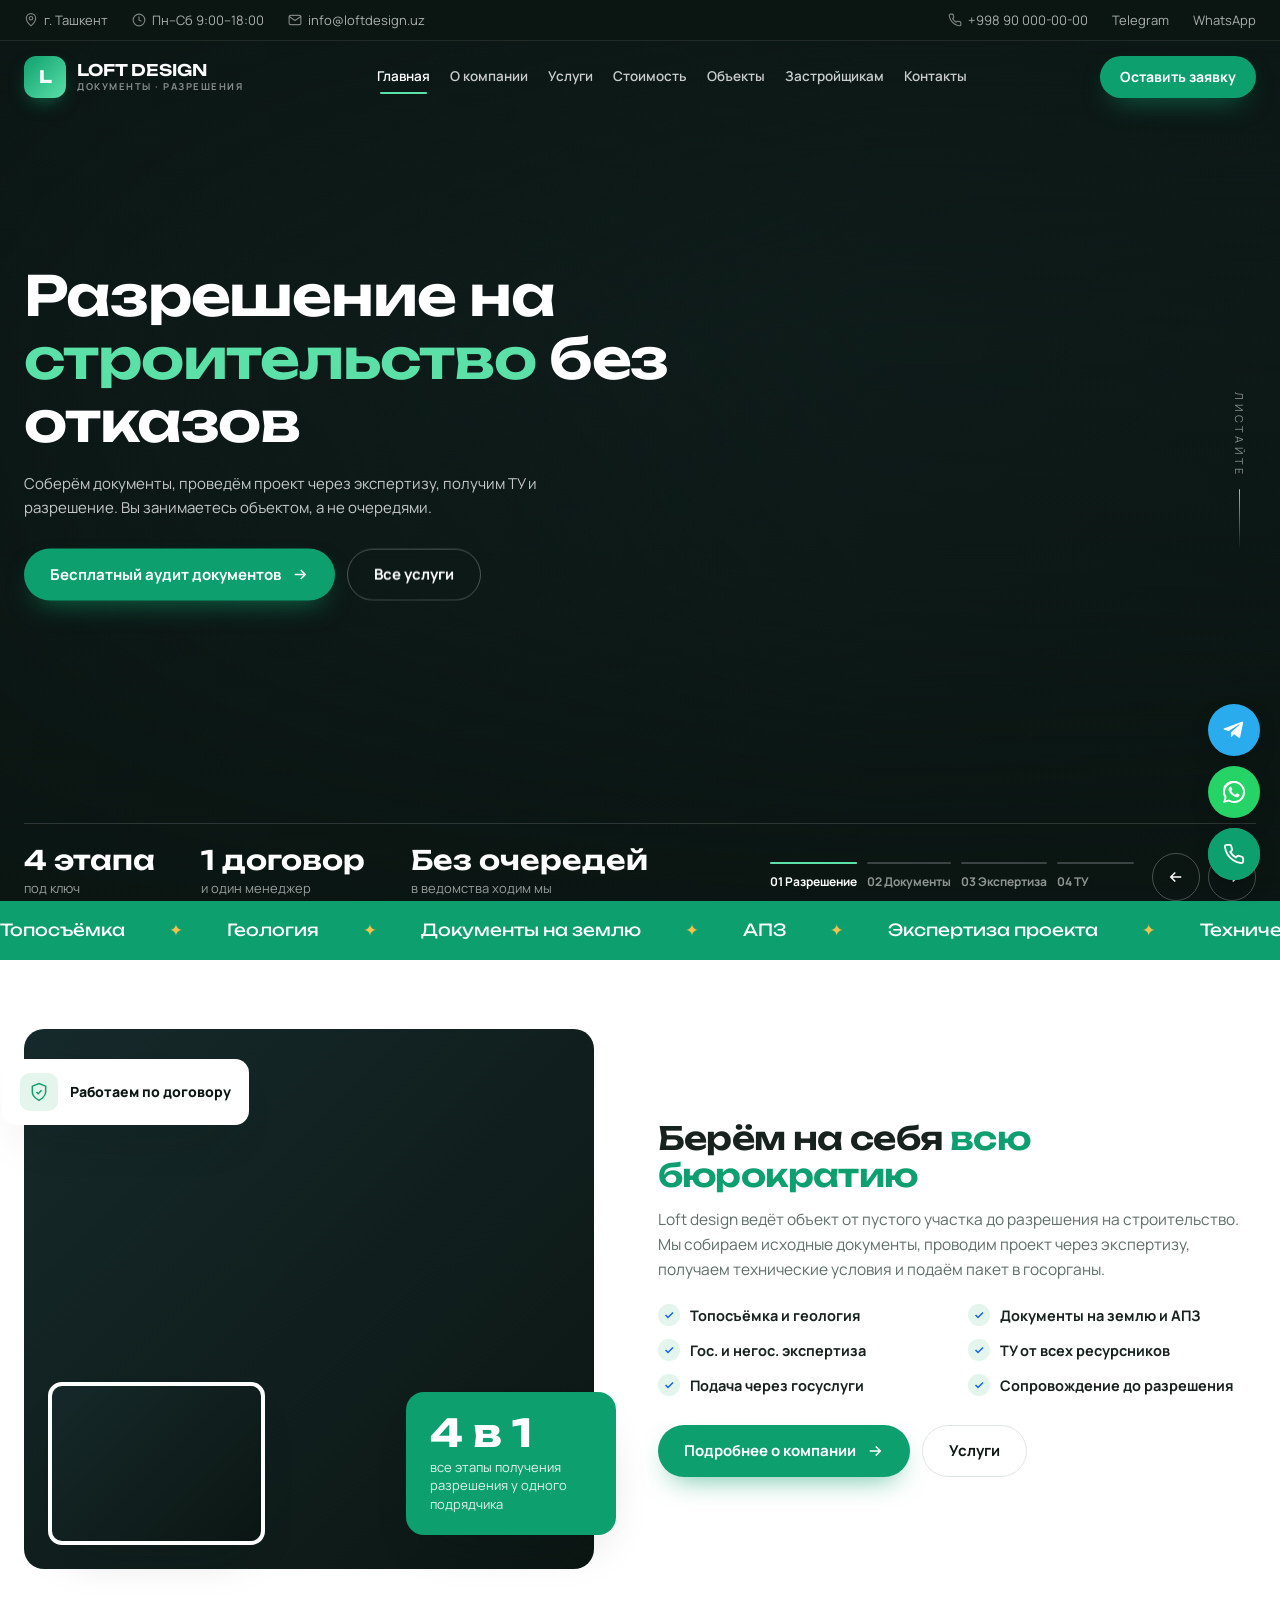
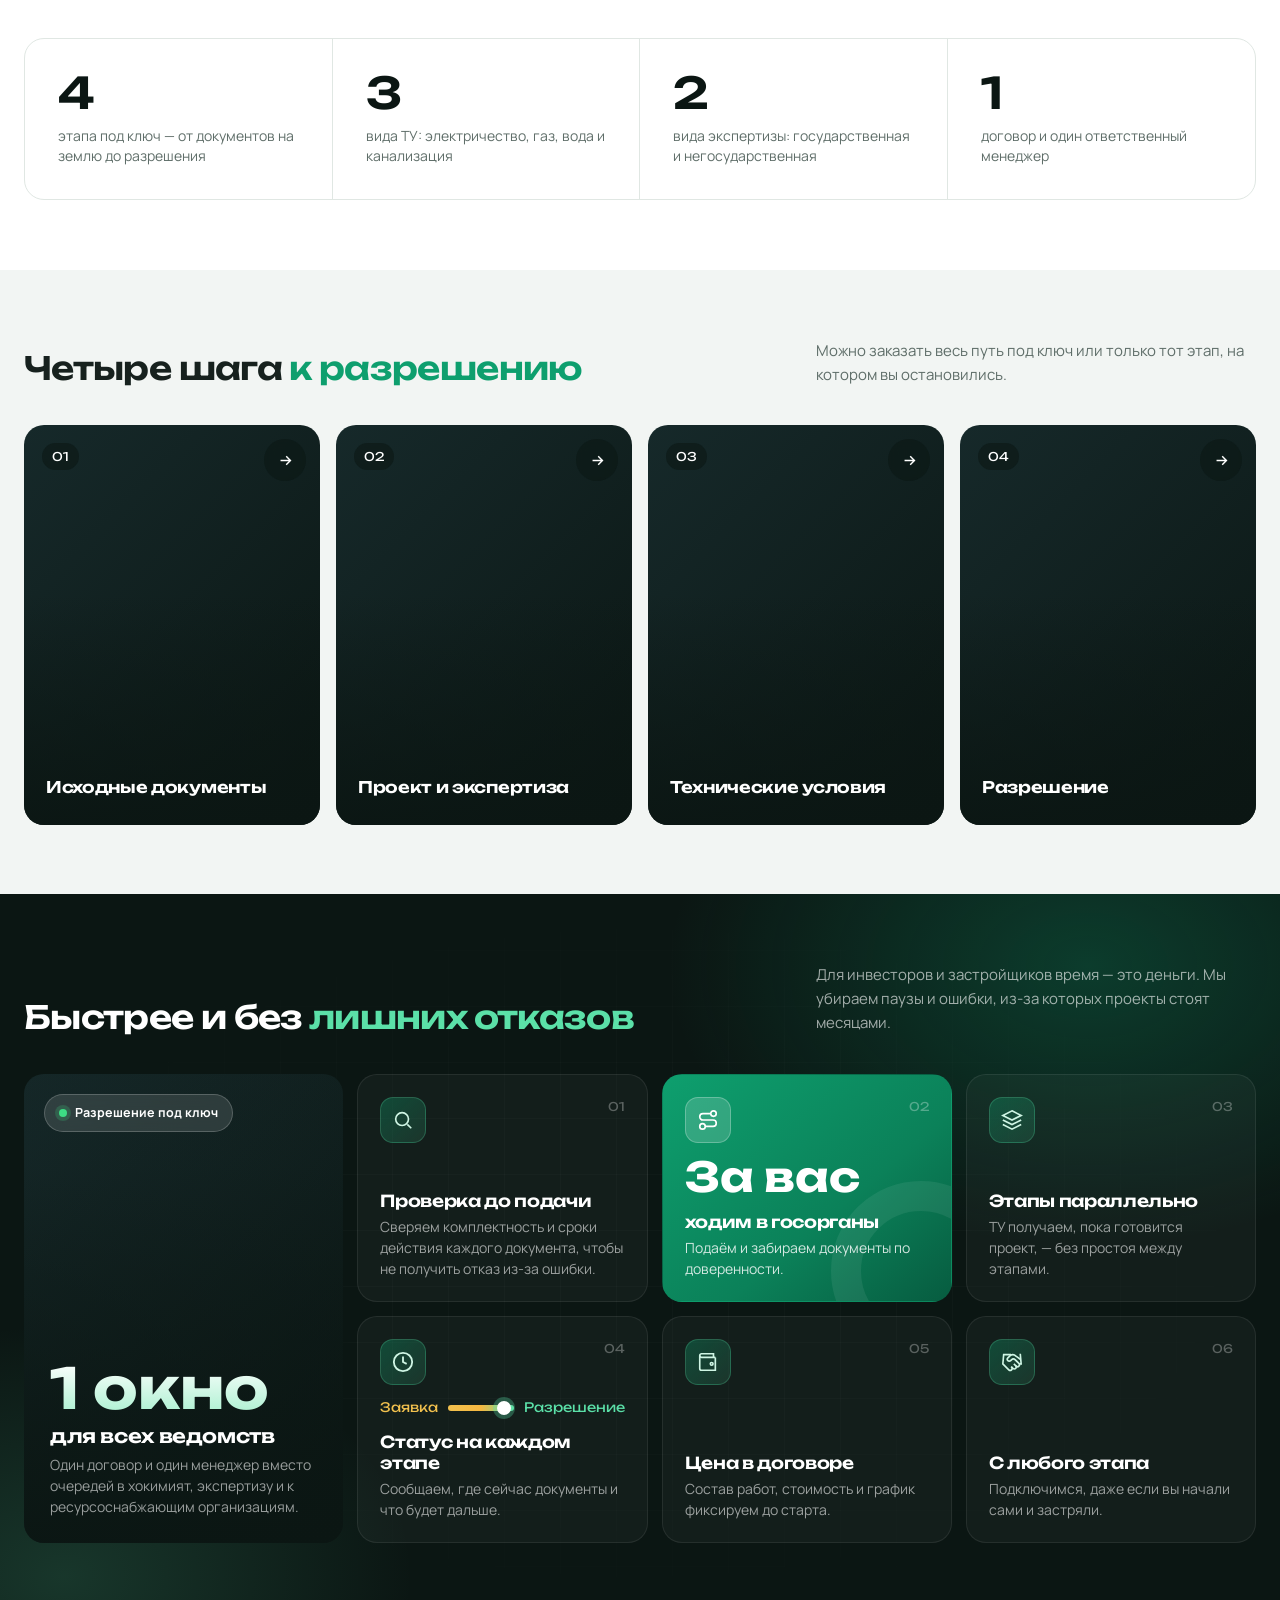
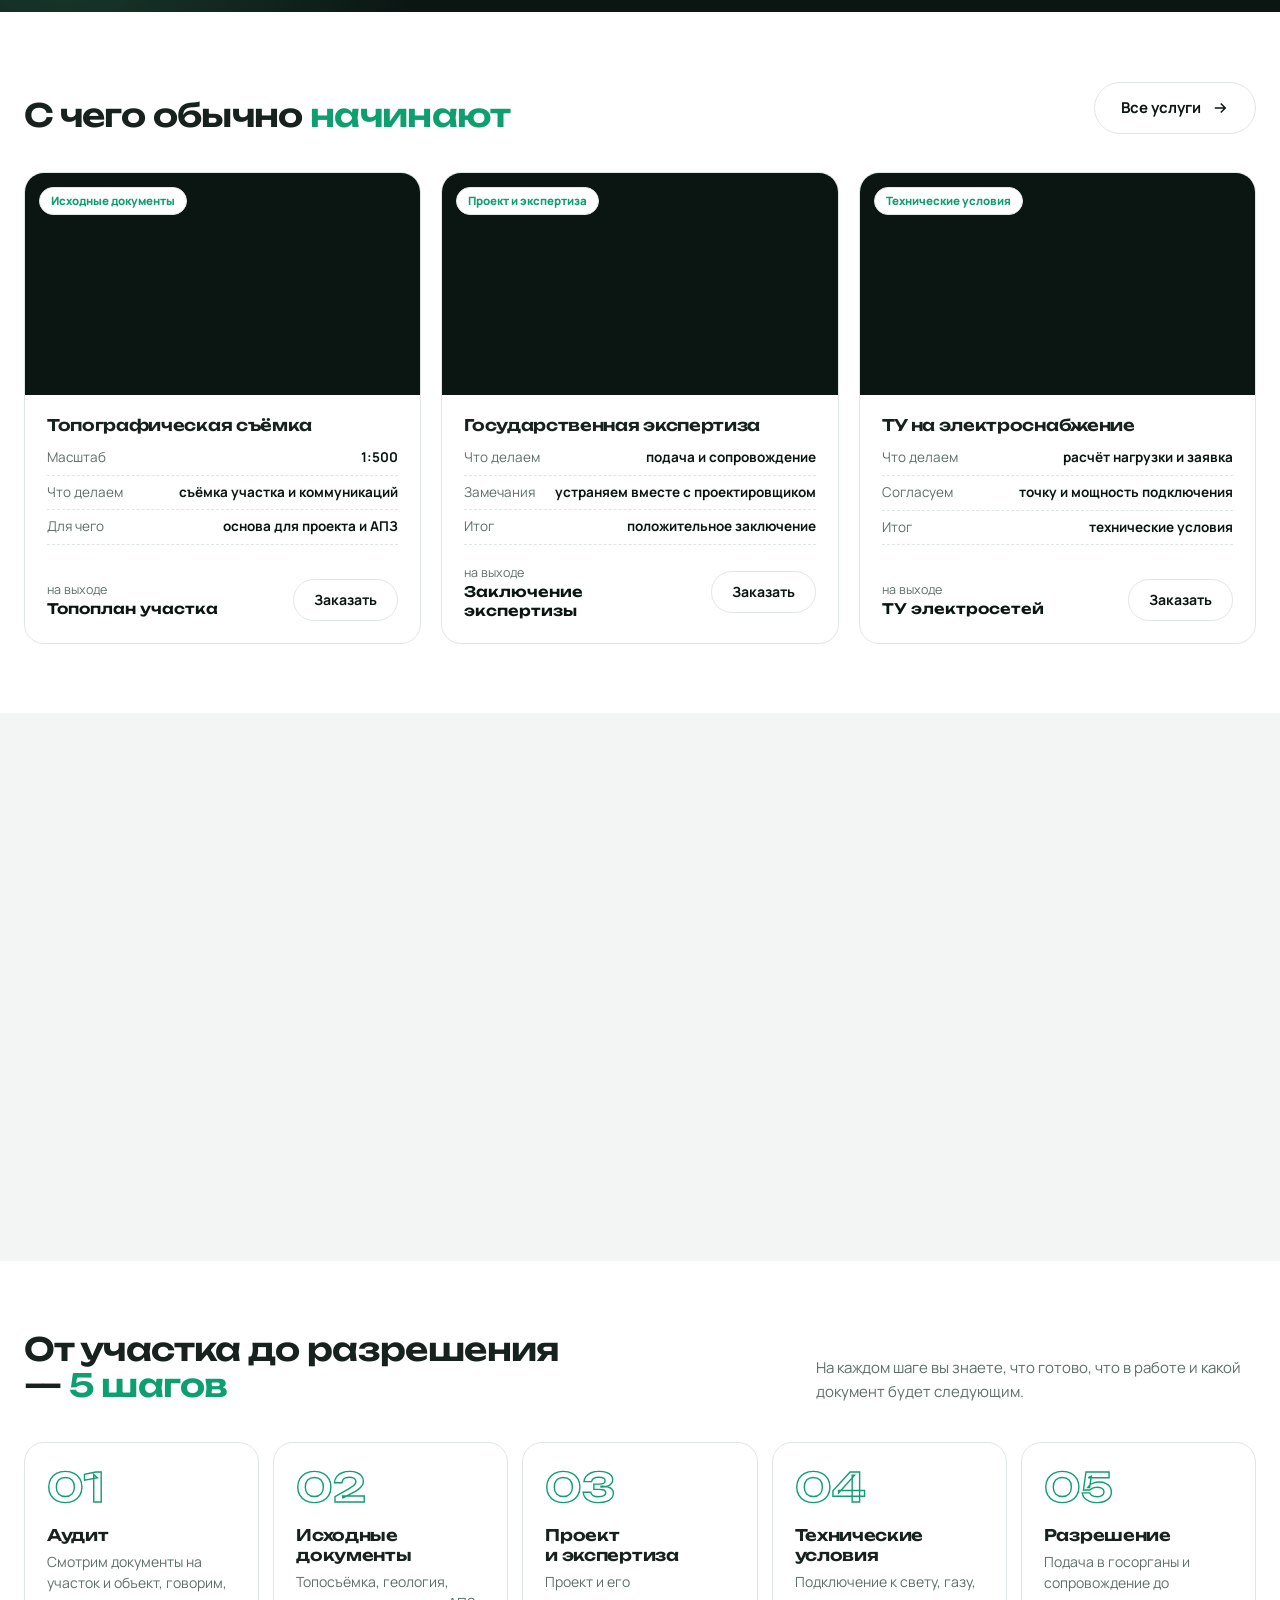
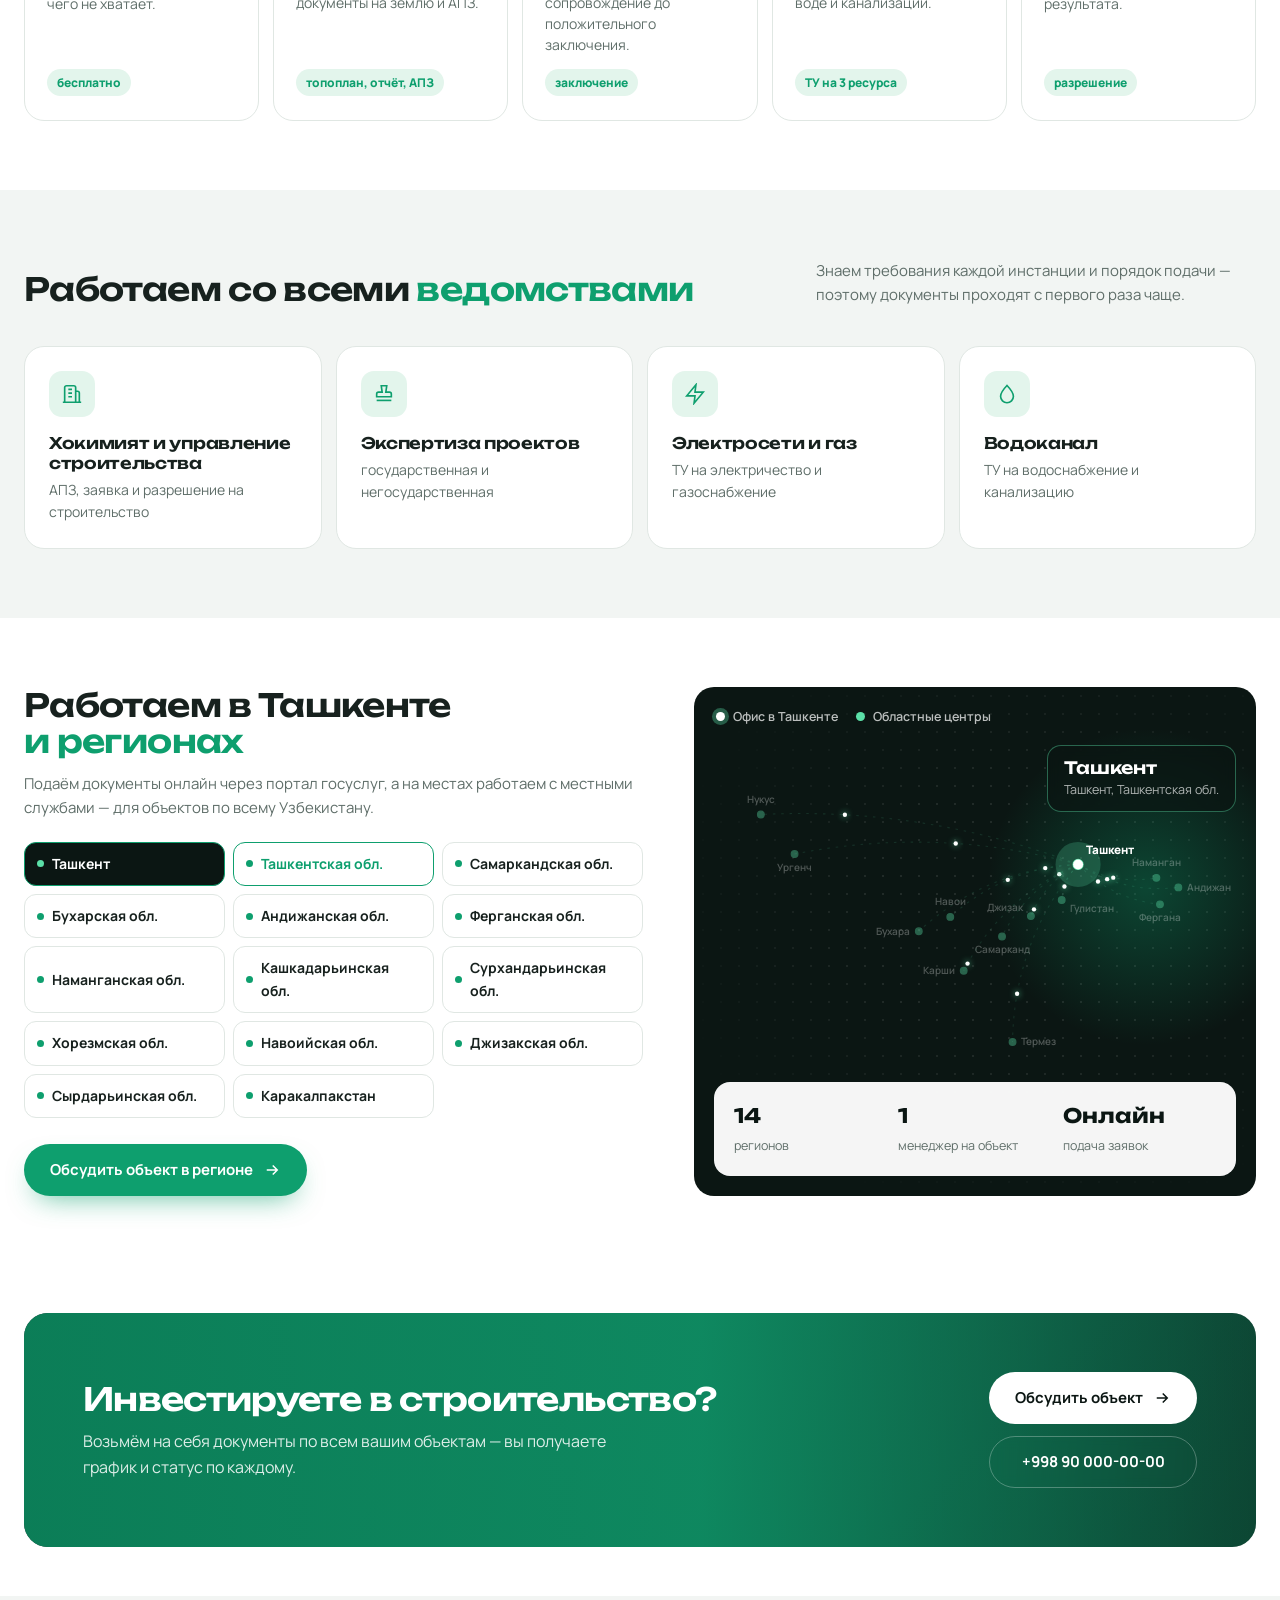
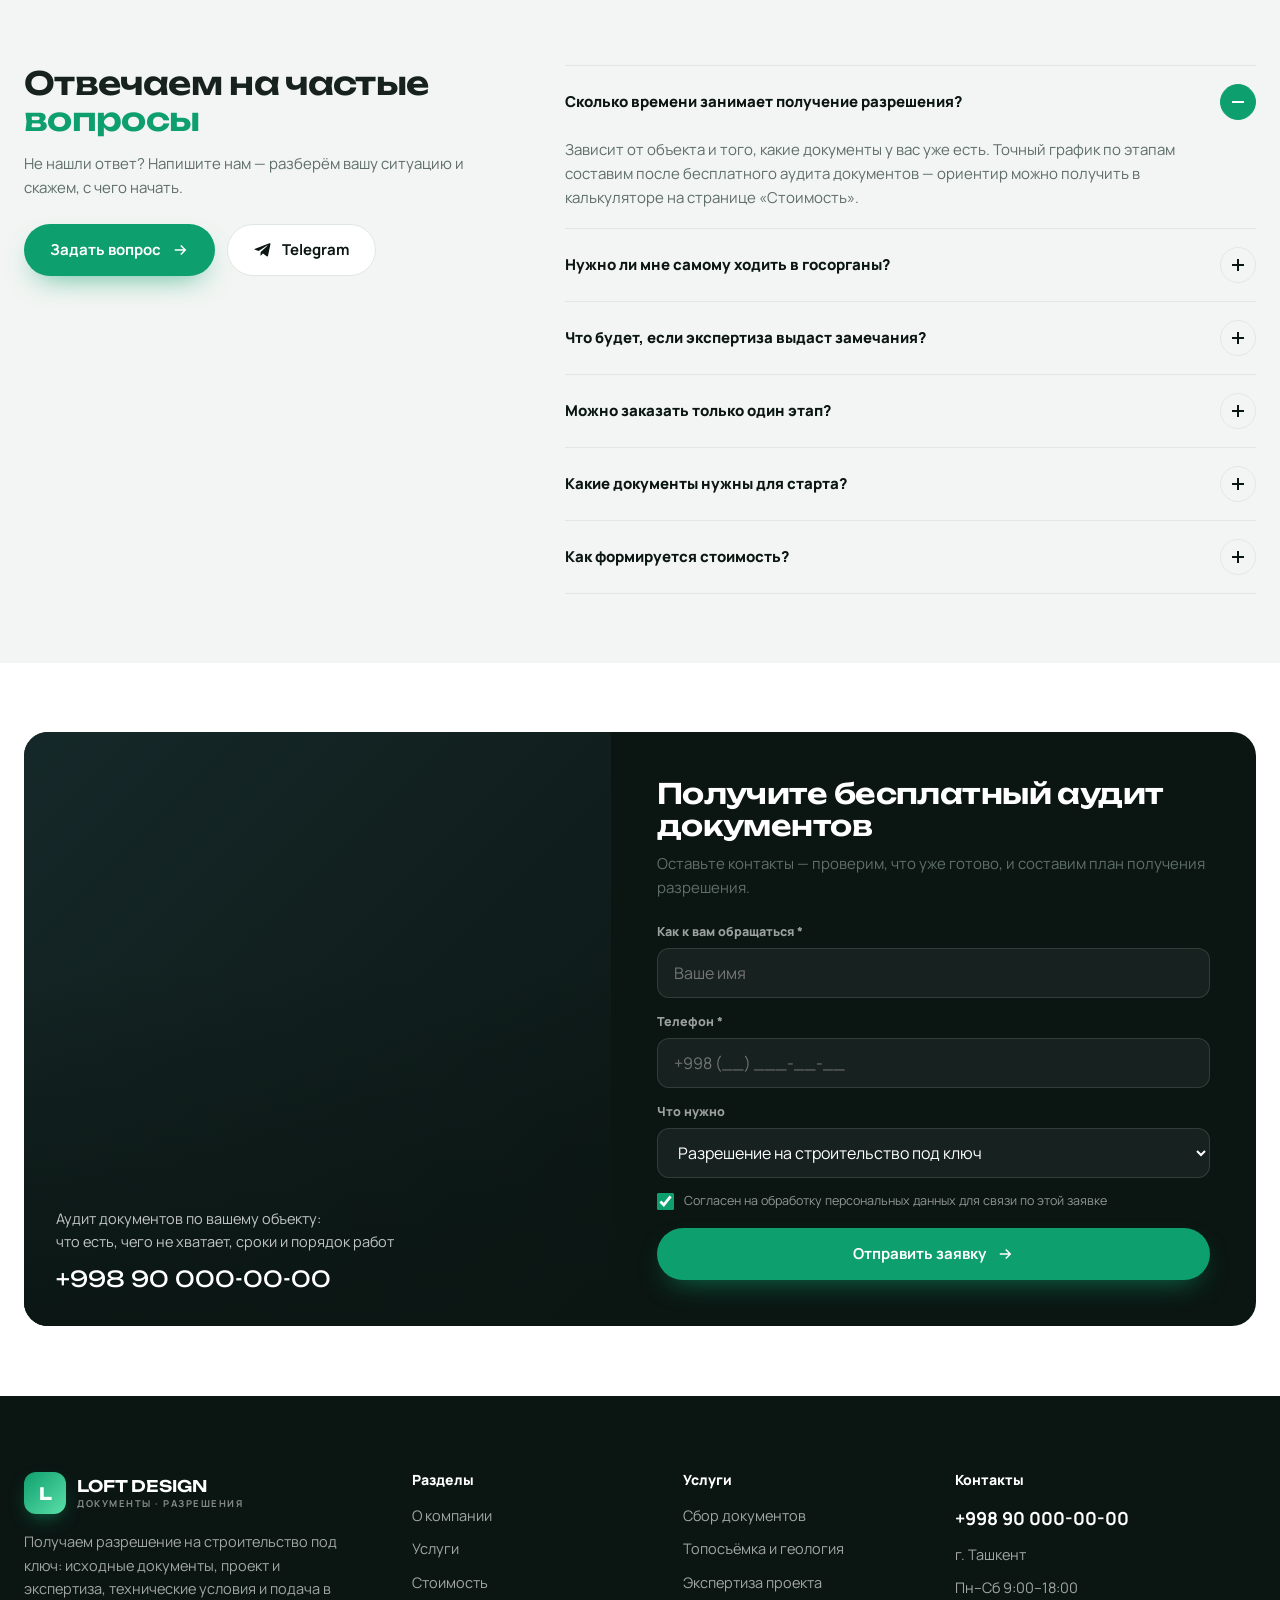
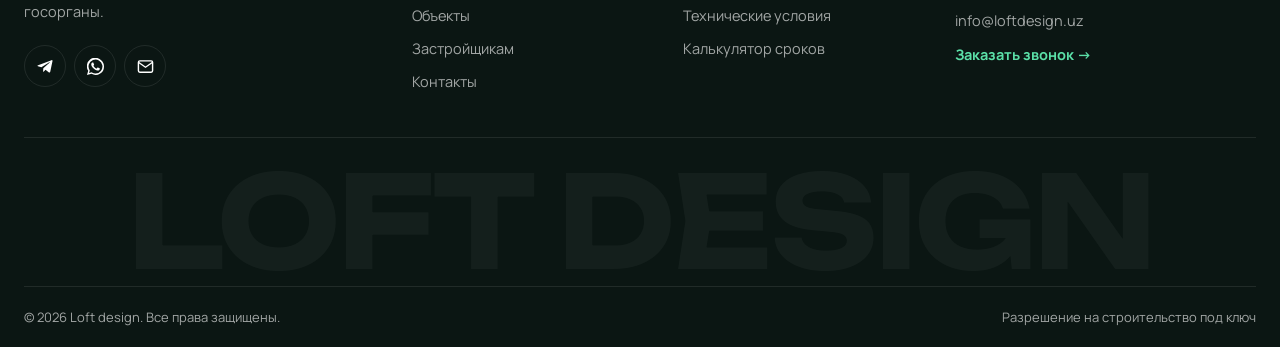
==== commit e021f79d: "Add files via upload" ====
--- a/index.html
+++ b/index.html
@@ -78,7 +78,7 @@
   <div class="sec-head"><div class="rv"><h2>От участка до разрешения — <span class="accent">5&nbsp;шагов</span></h2></div><p class="lead rv rv-d1">На каждом шаге вы знаете, что готово, что в работе и какой документ будет следующим.</p></div>
   <div class="steps"><div class="step rv rv-d1"><span class="step__n">01</span><h3>Аудит</h3><p>Смотрим документы на участок и объект, говорим, чего не хватает.</p><span class="step__time">бесплатно</span></div><div class="step rv rv-d2"><span class="step__n">02</span><h3>Исходные документы</h3><p>Топосъёмка, геология, документы на землю и АПЗ.</p><span class="step__time">топоплан, отчёт, АПЗ</span></div><div class="step rv rv-d3"><span class="step__n">03</span><h3>Проект и экспертиза</h3><p>Проект и его сопровождение до положительного заключения.</p><span class="step__time">заключение</span></div><div class="step rv rv-d1"><span class="step__n">04</span><h3>Технические условия</h3><p>Подключение к свету, газу, воде и канализации.</p><span class="step__time">ТУ на 3 ресурса</span></div><div class="step rv rv-d2"><span class="step__n">05</span><h3>Разрешение</h3><p>Подача в госорганы и сопровождение до результата.</p><span class="step__time">разрешение</span></div></div></div></section><section class="section section--gray"><div class="container">
   <div class="sec-head"><div class="rv"><h2>Работаем со всеми <span class="accent">ведомствами</span></h2></div><p class="lead rv rv-d1">Знаем требования каждой инстанции и порядок подачи — поэтому документы проходят с первого раза чаще.</p></div>
-  <div class="values"><div class="value rv rv-d1"><div class="ic"><svg viewBox="0 0 24 24" fill="none" stroke="currentColor" stroke-width="1.8"><path d="M4 21V5a2 2 0 0 1 2-2h8a2 2 0 0 1 2 2v16M16 9h2a2 2 0 0 1 2 2v10M2 21h20"/><path d="M8 7h4M8 11h4M8 15h4"/></svg></div><h3>Хокимият и управление строительства</h3><p>АПЗ, заявка и разрешение на строительство</p></div><div class="value rv rv-d2"><div class="ic"><svg viewBox="0 0 24 24" fill="none" stroke="currentColor" stroke-width="1.8"><path d="M9 3h6l-1 7h4a2 2 0 0 1 2 2v3H4v-3a2 2 0 0 1 2-2h4z"/><path d="M4 19h16"/></svg></div><h3>Экспертиза проектов</h3><p>государственная и негосударственная</p></div><div class="value rv rv-d3"><div class="ic"><svg viewBox="0 0 24 24" fill="none" stroke="currentColor" stroke-width="1.8"><path d="M13 2 3 14h9l-1 8 10-12h-9z"/></svg></div><h3>Электросети и газ</h3><p>ТУ на электричество и газоснабжение</p></div><div class="value rv rv-d1"><div class="ic"><svg viewBox="0 0 24 24" fill="none" stroke="currentColor" stroke-width="1.8"><path d="M12 2.7S5 10 5 14.5a7 7 0 0 0 14 0C19 10 12 2.7 12 2.7z"/></svg></div><h3>Водоканал</h3><p>ТУ на водоснабжение и канализацию</p></div></div></div></section><section class="section"><div class="container delivery"><div class="rv"><h2>Работаем в Ташкенте <span class="accent">и регионах</span></h2><p class="lead" style="margin-top:12px">Подаём документы онлайн через портал госуслуг, а на местах работаем с местными службами — для объектов по всему Узбекистану.</p><div class="districts"><span class="main" data-city="tash" tabindex="0">Ташкент</span><span class="" data-city="tash" tabindex="0">Ташкентская обл.</span><span class="" data-city="sam" tabindex="0">Самаркандская обл.</span><span class="" data-city="bukh" tabindex="0">Бухарская обл.</span><span class="" data-city="and" tabindex="0">Андижанская обл.</span><span class="" data-city="fer" tabindex="0">Ферганская обл.</span><span class="" data-city="nam" tabindex="0">Наманганская обл.</span><span class="" data-city="qar" tabindex="0">Кашкадарьинская обл.</span><span class="" data-city="ter" tabindex="0">Сурхандарьинская обл.</span><span class="" data-city="urg" tabindex="0">Хорезмская обл.</span><span class="" data-city="nav" tabindex="0">Навоийская обл.</span><span class="" data-city="jiz" tabindex="0">Джизакская обл.</span><span class="" data-city="gul" tabindex="0">Сырдарьинская обл.</span><span class="" data-city="nukus" tabindex="0">Каракалпакстан</span></div><a href="#" class="btn btn--primary" data-modal="#m-lead" data-subject="Объект в регионе">Обсудить объект в регионе <svg viewBox="0 0 24 24" fill="none" stroke="currentColor" stroke-width="2"><path d="M5 12h14M13 6l6 6-6 6"/></svg></a></div><div class="delivery__media geo rv rv-d1"><div class="geo__legend"><span><i class="hub"></i>Офис в Ташкенте</span><span><i></i>Областные центры</span><span class="geo__hint">Наведите на область в списке</span></div><div class="geo__map"><svg class="geo__svg" viewBox="0 0 640 340" role="img" aria-label="Схема: офис в Ташкенте и областные центры Узбекистана"><path class="geo-line" d="M443.3,114.3 Q259.5,44.9 63.3,54.5" style="animation-delay:-0.23s"/><path class="geo-line" d="M443.3,114.3 Q275.0,68.1 103.7,101.8" style="animation-delay:-0.46s"/><path class="geo-line" d="M443.3,114.3 Q333.5,120.0 252.5,194.4" style="animation-delay:-0.69s"/><path class="geo-line" d="M443.3,114.3 Q355.4,118.2 290.2,177.2" style="animation-delay:-0.92s"/><path class="geo-line" d="M443.3,114.3 Q382.2,141.1 352.2,200.6" style="animation-delay:-1.15s"/><path class="geo-line" d="M443.3,114.3 Q351.9,153.3 306.3,241.7" style="animation-delay:-1.38s"/><path class="geo-line" d="M443.3,114.3 Q366.5,206.8 364.8,327.0" style="animation-delay:-1.61s"/><path class="geo-line" d="M443.3,114.3 Q403.9,135.1 386.8,176.2" style="animation-delay:-1.84s"/><path class="geo-line" d="M443.3,114.3 Q425.8,132.1 423.7,156.9" style="animation-delay:-2.07s"/><path class="geo-line" d="M443.3,114.3 Q487.3,139.2 537.1,130.4" style="animation-delay:-2.30s"/><path class="geo-line" d="M443.3,114.3 Q498.4,149.7 563.4,141.8" style="animation-delay:-2.53s"/><path class="geo-line" d="M443.3,114.3 Q483.7,155.9 541.4,162.1" style="animation-delay:-2.76s"/><circle class="geo-pkt" r="2.6"><animateMotion dur="2.95s" begin="0.4s" repeatCount="indefinite" path="M443.3,114.3 Q259.5,44.9 63.3,54.5"/></circle><circle class="geo-pkt" r="2.6"><animateMotion dur="3.30s" begin="0.8s" repeatCount="indefinite" path="M443.3,114.3 Q275.0,68.1 103.7,101.8"/></circle><circle class="geo-pkt" r="2.6"><animateMotion dur="3.65s" begin="1.2s" repeatCount="indefinite" path="M443.3,114.3 Q333.5,120.0 252.5,194.4"/></circle><circle class="geo-pkt" r="2.6"><animateMotion dur="2.60s" begin="1.6s" repeatCount="indefinite" path="M443.3,114.3 Q355.4,118.2 290.2,177.2"/></circle><circle class="geo-pkt" r="2.6"><animateMotion dur="2.95s" begin="2.0s" repeatCount="indefinite" path="M443.3,114.3 Q382.2,141.1 352.2,200.6"/></circle><circle class="geo-pkt" r="2.6"><animateMotion dur="3.30s" begin="2.4s" repeatCount="indefinite" path="M443.3,114.3 Q351.9,153.3 306.3,241.7"/></circle><circle class="geo-pkt" r="2.6"><animateMotion dur="3.65s" begin="2.8s" repeatCount="indefinite" path="M443.3,114.3 Q366.5,206.8 364.8,327.0"/></circle><circle class="geo-pkt" r="2.6"><animateMotion dur="2.60s" begin="3.2s" repeatCount="indefinite" path="M443.3,114.3 Q403.9,135.1 386.8,176.2"/></circle><circle class="geo-pkt" r="2.6"><animateMotion dur="2.95s" begin="3.6s" repeatCount="indefinite" path="M443.3,114.3 Q425.8,132.1 423.7,156.9"/></circle><circle class="geo-pkt" r="2.6"><animateMotion dur="3.30s" begin="4.0s" repeatCount="indefinite" path="M443.3,114.3 Q487.3,139.2 537.1,130.4"/></circle><circle class="geo-pkt" r="2.6"><animateMotion dur="3.65s" begin="4.4s" repeatCount="indefinite" path="M443.3,114.3 Q498.4,149.7 563.4,141.8"/></circle><circle class="geo-pkt" r="2.6"><animateMotion dur="2.60s" begin="4.8s" repeatCount="indefinite" path="M443.3,114.3 Q483.7,155.9 541.4,162.1"/></circle><g class="geo-node geo-node--hub" id="geo-tash"><circle class="halo" cx="443.3" cy="114.3" r="18"/><circle class="ring" cx="443.3" cy="114.3" r="6" style="animation-delay:0.00s"/><circle class="core" cx="443.3" cy="114.3" r="6"/><text x="453.3" y="102.3" text-anchor="start">Ташкент</text></g><g class="geo-node" id="geo-nukus"><circle class="halo" cx="63.3" cy="54.5" r="13"/><circle class="ring" cx="63.3" cy="54.5" r="4" style="animation-delay:0.37s"/><circle class="core" cx="63.3" cy="54.5" r="4"/><text x="63.3" y="40.5" text-anchor="middle">Нукус</text></g><g class="geo-node" id="geo-urg"><circle class="halo" cx="103.7" cy="101.8" r="13"/><circle class="ring" cx="103.7" cy="101.8" r="4" style="animation-delay:0.74s"/><circle class="core" cx="103.7" cy="101.8" r="4"/><text x="103.7" y="121.8" text-anchor="middle">Ургенч</text></g><g class="geo-node" id="geo-bukh"><circle class="halo" cx="252.5" cy="194.4" r="13"/><circle class="ring" cx="252.5" cy="194.4" r="4" style="animation-delay:1.11s"/><circle class="core" cx="252.5" cy="194.4" r="4"/><text x="242.5" y="198.4" text-anchor="end">Бухара</text></g><g class="geo-node" id="geo-nav"><circle class="halo" cx="290.2" cy="177.2" r="13"/><circle class="ring" cx="290.2" cy="177.2" r="4" style="animation-delay:1.48s"/><circle class="core" cx="290.2" cy="177.2" r="4"/><text x="290.2" y="163.2" text-anchor="middle">Навои</text></g><g class="geo-node" id="geo-sam"><circle class="halo" cx="352.2" cy="200.6" r="13"/><circle class="ring" cx="352.2" cy="200.6" r="4" style="animation-delay:1.85s"/><circle class="core" cx="352.2" cy="200.6" r="4"/><text x="352.2" y="220.6" text-anchor="middle">Самарканд</text></g><g class="geo-node" id="geo-qar"><circle class="halo" cx="306.3" cy="241.7" r="13"/><circle class="ring" cx="306.3" cy="241.7" r="4" style="animation-delay:2.22s"/><circle class="core" cx="306.3" cy="241.7" r="4"/><text x="296.3" y="245.7" text-anchor="end">Карши</text></g><g class="geo-node" id="geo-ter"><circle class="halo" cx="364.8" cy="327.0" r="13"/><circle class="ring" cx="364.8" cy="327.0" r="4" style="animation-delay:2.59s"/><circle class="core" cx="364.8" cy="327.0" r="4"/><text x="374.8" y="331.0" text-anchor="start">Термез</text></g><g class="geo-node" id="geo-jiz"><circle class="halo" cx="386.8" cy="176.2" r="13"/><circle class="ring" cx="386.8" cy="176.2" r="4" style="animation-delay:0.16s"/><circle class="core" cx="386.8" cy="176.2" r="4"/><text x="376.8" y="170.2" text-anchor="end">Джизак</text></g><g class="geo-node" id="geo-gul"><circle class="halo" cx="423.7" cy="156.9" r="13"/><circle class="ring" cx="423.7" cy="156.9" r="4" style="animation-delay:0.53s"/><circle class="core" cx="423.7" cy="156.9" r="4"/><text x="433.7" y="170.9" text-anchor="start">Гулистан</text></g><g class="geo-node" id="geo-nam"><circle class="halo" cx="537.1" cy="130.4" r="13"/><circle class="ring" cx="537.1" cy="130.4" r="4" style="animation-delay:0.90s"/><circle class="core" cx="537.1" cy="130.4" r="4"/><text x="537.1" y="116.4" text-anchor="middle">Наманган</text></g><g class="geo-node" id="geo-and"><circle class="halo" cx="563.4" cy="141.8" r="13"/><circle class="ring" cx="563.4" cy="141.8" r="4" style="animation-delay:1.27s"/><circle class="core" cx="563.4" cy="141.8" r="4"/><text x="573.4" y="145.8" text-anchor="start">Андижан</text></g><g class="geo-node" id="geo-fer"><circle class="halo" cx="541.4" cy="162.1" r="13"/><circle class="ring" cx="541.4" cy="162.1" r="4" style="animation-delay:1.64s"/><circle class="core" cx="541.4" cy="162.1" r="4"/><text x="541.4" y="182.1" text-anchor="middle">Фергана</text></g></svg></div><div class="delivery__card"><div><b>14</b><span>регионов</span></div><div><b>1</b><span>менеджер на объект</span></div><div><b>Онлайн</b><span>подача заявок</span></div></div></div></div></section><section class="section section--sm"><div class="container"><div class="cta rv"><img class="bg" src="https://images.unsplash.com/photo-1599707254554-027aeb4deacd?auto=format&fit=crop&w=1600&q=75" alt="" loading="lazy">
+  <div class="values"><div class="value rv rv-d1"><div class="ic"><svg viewBox="0 0 24 24" fill="none" stroke="currentColor" stroke-width="1.8"><path d="M4 21V5a2 2 0 0 1 2-2h8a2 2 0 0 1 2 2v16M16 9h2a2 2 0 0 1 2 2v10M2 21h20"/><path d="M8 7h4M8 11h4M8 15h4"/></svg></div><h3>Хокимият и управление строительства</h3><p>АПЗ, заявка и разрешение на строительство</p></div><div class="value rv rv-d2"><div class="ic"><svg viewBox="0 0 24 24" fill="none" stroke="currentColor" stroke-width="1.8"><path d="M9 3h6l-1 7h4a2 2 0 0 1 2 2v3H4v-3a2 2 0 0 1 2-2h4z"/><path d="M4 19h16"/></svg></div><h3>Экспертиза проектов</h3><p>государственная и негосударственная</p></div><div class="value rv rv-d3"><div class="ic"><svg viewBox="0 0 24 24" fill="none" stroke="currentColor" stroke-width="1.8"><path d="M13 2 3 14h9l-1 8 10-12h-9z"/></svg></div><h3>Электросети и газ</h3><p>ТУ на электричество и газоснабжение</p></div><div class="value rv rv-d1"><div class="ic"><svg viewBox="0 0 24 24" fill="none" stroke="currentColor" stroke-width="1.8"><path d="M12 2.7S5 10 5 14.5a7 7 0 0 0 14 0C19 10 12 2.7 12 2.7z"/></svg></div><h3>Водоканал</h3><p>ТУ на водоснабжение и канализацию</p></div></div></div></section><section class="section"><div class="container delivery"><div class="rv"><h2>Работаем в Ташкенте <span class="accent">и регионах</span></h2><p class="lead" style="margin-top:12px">Подаём документы онлайн через портал госуслуг, а на местах работаем с местными службами — для объектов по всему Узбекистану.</p><div class="districts"><span class="main" data-city="tash" tabindex="0">Ташкент</span><span class="" data-city="tash" tabindex="0">Ташкентская обл.</span><span class="" data-city="sam" tabindex="0">Самаркандская обл.</span><span class="" data-city="bukh" tabindex="0">Бухарская обл.</span><span class="" data-city="and" tabindex="0">Андижанская обл.</span><span class="" data-city="fer" tabindex="0">Ферганская обл.</span><span class="" data-city="nam" tabindex="0">Наманганская обл.</span><span class="" data-city="qar" tabindex="0">Кашкадарьинская обл.</span><span class="" data-city="ter" tabindex="0">Сурхандарьинская обл.</span><span class="" data-city="urg" tabindex="0">Хорезмская обл.</span><span class="" data-city="nav" tabindex="0">Навоийская обл.</span><span class="" data-city="jiz" tabindex="0">Джизакская обл.</span><span class="" data-city="gul" tabindex="0">Сырдарьинская обл.</span><span class="" data-city="nukus" tabindex="0">Каракалпакстан</span></div><a href="#" class="btn btn--primary" data-modal="#m-lead" data-subject="Объект в регионе">Обсудить объект в регионе <svg viewBox="0 0 24 24" fill="none" stroke="currentColor" stroke-width="2"><path d="M5 12h14M13 6l6 6-6 6"/></svg></a></div><div class="delivery__media geo rv rv-d1"><div class="geo__legend"><span><i class="hub"></i>Офис в Ташкенте</span><span><i></i>Областные центры</span></div><div class="geo__tip" aria-live="polite"><b></b><span></span></div><div class="geo__map"><svg class="geo__svg" viewBox="0 0 640 340" role="img" aria-label="Схема: офис в Ташкенте и областные центры Узбекистана"><path class="geo-line" id="geo-line-nukus" d="M443.3,114.3 Q259.5,44.9 63.3,54.5" style="animation-delay:-0.23s"/><path class="geo-line" id="geo-line-urg" d="M443.3,114.3 Q275.0,68.1 103.7,101.8" style="animation-delay:-0.46s"/><path class="geo-line" id="geo-line-bukh" d="M443.3,114.3 Q333.5,120.0 252.5,194.4" style="animation-delay:-0.69s"/><path class="geo-line" id="geo-line-nav" d="M443.3,114.3 Q355.4,118.2 290.2,177.2" style="animation-delay:-0.92s"/><path class="geo-line" id="geo-line-sam" d="M443.3,114.3 Q382.2,141.1 352.2,200.6" style="animation-delay:-1.15s"/><path class="geo-line" id="geo-line-qar" d="M443.3,114.3 Q351.9,153.3 306.3,241.7" style="animation-delay:-1.38s"/><path class="geo-line" id="geo-line-ter" d="M443.3,114.3 Q366.5,206.8 364.8,327.0" style="animation-delay:-1.61s"/><path class="geo-line" id="geo-line-jiz" d="M443.3,114.3 Q403.9,135.1 386.8,176.2" style="animation-delay:-1.84s"/><path class="geo-line" id="geo-line-gul" d="M443.3,114.3 Q425.8,132.1 423.7,156.9" style="animation-delay:-2.07s"/><path class="geo-line" id="geo-line-nam" d="M443.3,114.3 Q487.3,139.2 537.1,130.4" style="animation-delay:-2.30s"/><path class="geo-line" id="geo-line-and" d="M443.3,114.3 Q498.4,149.7 563.4,141.8" style="animation-delay:-2.53s"/><path class="geo-line" id="geo-line-fer" d="M443.3,114.3 Q483.7,155.9 541.4,162.1" style="animation-delay:-2.76s"/><circle class="geo-pkt" r="2.6"><animateMotion dur="2.95s" begin="0.4s" repeatCount="indefinite" path="M443.3,114.3 Q259.5,44.9 63.3,54.5"/></circle><circle class="geo-pkt" r="2.6"><animateMotion dur="3.30s" begin="0.8s" repeatCount="indefinite" path="M443.3,114.3 Q275.0,68.1 103.7,101.8"/></circle><circle class="geo-pkt" r="2.6"><animateMotion dur="3.65s" begin="1.2s" repeatCount="indefinite" path="M443.3,114.3 Q333.5,120.0 252.5,194.4"/></circle><circle class="geo-pkt" r="2.6"><animateMotion dur="2.60s" begin="1.6s" repeatCount="indefinite" path="M443.3,114.3 Q355.4,118.2 290.2,177.2"/></circle><circle class="geo-pkt" r="2.6"><animateMotion dur="2.95s" begin="2.0s" repeatCount="indefinite" path="M443.3,114.3 Q382.2,141.1 352.2,200.6"/></circle><circle class="geo-pkt" r="2.6"><animateMotion dur="3.30s" begin="2.4s" repeatCount="indefinite" path="M443.3,114.3 Q351.9,153.3 306.3,241.7"/></circle><circle class="geo-pkt" r="2.6"><animateMotion dur="3.65s" begin="2.8s" repeatCount="indefinite" path="M443.3,114.3 Q366.5,206.8 364.8,327.0"/></circle><circle class="geo-pkt" r="2.6"><animateMotion dur="2.60s" begin="3.2s" repeatCount="indefinite" path="M443.3,114.3 Q403.9,135.1 386.8,176.2"/></circle><circle class="geo-pkt" r="2.6"><animateMotion dur="2.95s" begin="3.6s" repeatCount="indefinite" path="M443.3,114.3 Q425.8,132.1 423.7,156.9"/></circle><circle class="geo-pkt" r="2.6"><animateMotion dur="3.30s" begin="4.0s" repeatCount="indefinite" path="M443.3,114.3 Q487.3,139.2 537.1,130.4"/></circle><circle class="geo-pkt" r="2.6"><animateMotion dur="3.65s" begin="4.4s" repeatCount="indefinite" path="M443.3,114.3 Q498.4,149.7 563.4,141.8"/></circle><circle class="geo-pkt" r="2.6"><animateMotion dur="2.60s" begin="4.8s" repeatCount="indefinite" path="M443.3,114.3 Q483.7,155.9 541.4,162.1"/></circle><g class="geo-node geo-node--hub" id="geo-tash" data-name="Ташкент" tabindex="0" role="button" aria-label="Ташкент"><circle class="hit" cx="443.3" cy="114.3" r="18"/><circle class="halo" cx="443.3" cy="114.3" r="18"/><circle class="ring" cx="443.3" cy="114.3" r="6" style="animation-delay:0.00s"/><circle class="core" cx="443.3" cy="114.3" r="6"/><text x="453.3" y="102.3" text-anchor="start">Ташкент</text></g><g class="geo-node" id="geo-nukus" data-name="Нукус" tabindex="0" role="button" aria-label="Нукус"><circle class="hit" cx="63.3" cy="54.5" r="18"/><circle class="halo" cx="63.3" cy="54.5" r="13"/><circle class="ring" cx="63.3" cy="54.5" r="4" style="animation-delay:0.37s"/><circle class="core" cx="63.3" cy="54.5" r="4"/><text x="63.3" y="40.5" text-anchor="middle">Нукус</text></g><g class="geo-node" id="geo-urg" data-name="Ургенч" tabindex="0" role="button" aria-label="Ургенч"><circle class="hit" cx="103.7" cy="101.8" r="18"/><circle class="halo" cx="103.7" cy="101.8" r="13"/><circle class="ring" cx="103.7" cy="101.8" r="4" style="animation-delay:0.74s"/><circle class="core" cx="103.7" cy="101.8" r="4"/><text x="103.7" y="121.8" text-anchor="middle">Ургенч</text></g><g class="geo-node" id="geo-bukh" data-name="Бухара" tabindex="0" role="button" aria-label="Бухара"><circle class="hit" cx="252.5" cy="194.4" r="18"/><circle class="halo" cx="252.5" cy="194.4" r="13"/><circle class="ring" cx="252.5" cy="194.4" r="4" style="animation-delay:1.11s"/><circle class="core" cx="252.5" cy="194.4" r="4"/><text x="242.5" y="198.4" text-anchor="end">Бухара</text></g><g class="geo-node" id="geo-nav" data-name="Навои" tabindex="0" role="button" aria-label="Навои"><circle class="hit" cx="290.2" cy="177.2" r="18"/><circle class="halo" cx="290.2" cy="177.2" r="13"/><circle class="ring" cx="290.2" cy="177.2" r="4" style="animation-delay:1.48s"/><circle class="core" cx="290.2" cy="177.2" r="4"/><text x="290.2" y="163.2" text-anchor="middle">Навои</text></g><g class="geo-node" id="geo-sam" data-name="Самарканд" tabindex="0" role="button" aria-label="Самарканд"><circle class="hit" cx="352.2" cy="200.6" r="18"/><circle class="halo" cx="352.2" cy="200.6" r="13"/><circle class="ring" cx="352.2" cy="200.6" r="4" style="animation-delay:1.85s"/><circle class="core" cx="352.2" cy="200.6" r="4"/><text x="352.2" y="220.6" text-anchor="middle">Самарканд</text></g><g class="geo-node" id="geo-qar" data-name="Карши" tabindex="0" role="button" aria-label="Карши"><circle class="hit" cx="306.3" cy="241.7" r="18"/><circle class="halo" cx="306.3" cy="241.7" r="13"/><circle class="ring" cx="306.3" cy="241.7" r="4" style="animation-delay:2.22s"/><circle class="core" cx="306.3" cy="241.7" r="4"/><text x="296.3" y="245.7" text-anchor="end">Карши</text></g><g class="geo-node" id="geo-ter" data-name="Термез" tabindex="0" role="button" aria-label="Термез"><circle class="hit" cx="364.8" cy="327.0" r="18"/><circle class="halo" cx="364.8" cy="327.0" r="13"/><circle class="ring" cx="364.8" cy="327.0" r="4" style="animation-delay:2.59s"/><circle class="core" cx="364.8" cy="327.0" r="4"/><text x="374.8" y="331.0" text-anchor="start">Термез</text></g><g class="geo-node" id="geo-jiz" data-name="Джизак" tabindex="0" role="button" aria-label="Джизак"><circle class="hit" cx="386.8" cy="176.2" r="18"/><circle class="halo" cx="386.8" cy="176.2" r="13"/><circle class="ring" cx="386.8" cy="176.2" r="4" style="animation-delay:0.16s"/><circle class="core" cx="386.8" cy="176.2" r="4"/><text x="376.8" y="170.2" text-anchor="end">Джизак</text></g><g class="geo-node" id="geo-gul" data-name="Гулистан" tabindex="0" role="button" aria-label="Гулистан"><circle class="hit" cx="423.7" cy="156.9" r="18"/><circle class="halo" cx="423.7" cy="156.9" r="13"/><circle class="ring" cx="423.7" cy="156.9" r="4" style="animation-delay:0.53s"/><circle class="core" cx="423.7" cy="156.9" r="4"/><text x="433.7" y="170.9" text-anchor="start">Гулистан</text></g><g class="geo-node" id="geo-nam" data-name="Наманган" tabindex="0" role="button" aria-label="Наманган"><circle class="hit" cx="537.1" cy="130.4" r="18"/><circle class="halo" cx="537.1" cy="130.4" r="13"/><circle class="ring" cx="537.1" cy="130.4" r="4" style="animation-delay:0.90s"/><circle class="core" cx="537.1" cy="130.4" r="4"/><text x="537.1" y="116.4" text-anchor="middle">Наманган</text></g><g class="geo-node" id="geo-and" data-name="Андижан" tabindex="0" role="button" aria-label="Андижан"><circle class="hit" cx="563.4" cy="141.8" r="18"/><circle class="halo" cx="563.4" cy="141.8" r="13"/><circle class="ring" cx="563.4" cy="141.8" r="4" style="animation-delay:1.27s"/><circle class="core" cx="563.4" cy="141.8" r="4"/><text x="573.4" y="145.8" text-anchor="start">Андижан</text></g><g class="geo-node" id="geo-fer" data-name="Фергана" tabindex="0" role="button" aria-label="Фергана"><circle class="hit" cx="541.4" cy="162.1" r="18"/><circle class="halo" cx="541.4" cy="162.1" r="13"/><circle class="ring" cx="541.4" cy="162.1" r="4" style="animation-delay:1.64s"/><circle class="core" cx="541.4" cy="162.1" r="4"/><text x="541.4" y="182.1" text-anchor="middle">Фергана</text></g></svg></div><div class="delivery__card"><div><b>14</b><span>регионов</span></div><div><b>1</b><span>менеджер на объект</span></div><div><b>Онлайн</b><span>подача заявок</span></div></div></div></div></section><section class="section section--sm"><div class="container"><div class="cta rv"><img class="bg" src="https://images.unsplash.com/photo-1599707254554-027aeb4deacd?auto=format&fit=crop&w=1600&q=75" alt="" loading="lazy">
   <div><h2>Инвестируете в строительство?</h2><p>Возьмём на себя документы по всем вашим объектам — вы получаете график и статус по каждому.</p></div><div class="btn-row"><a href="#" class="btn btn--white" data-modal="#m-lead" data-subject="Обсудить объект">Обсудить объект <svg viewBox="0 0 24 24" fill="none" stroke="currentColor" stroke-width="2"><path d="M5 12h14M13 6l6 6-6 6"/></svg></a><a href="tel:+998900000000" class="btn btn--ghost">+998 90 000-00-00</a></div></div></div></section><section class="section section--gray"><div class="container faq">
   <div class="faq__aside rv"><h2>Отвечаем на частые <span class="accent">вопросы</span></h2><p class="lead" style="margin:14px 0 24px">Не нашли ответ? Напишите нам — разберём вашу ситуацию и скажем, с чего начать.</p><div class="btn-row"><a href="#" class="btn btn--primary" data-modal="#m-lead" data-subject="Вопрос">Задать вопрос <svg viewBox="0 0 24 24" fill="none" stroke="currentColor" stroke-width="2"><path d="M5 12h14M13 6l6 6-6 6"/></svg></a><a href="https://t.me/+998900000000" target="_blank" rel="noopener" class="btn btn--outline"><svg viewBox="0 0 24 24" fill="currentColor"><path d="M21.9 4.3 18.7 19.5c-.2 1.1-.9 1.3-1.8.8l-4.9-3.6-2.4 2.3c-.3.3-.5.5-1 .5l.3-5 9.1-8.2c.4-.4-.1-.6-.6-.2L6.2 13.2l-4.8-1.5c-1-.3-1.1-1 .2-1.5L20.5 3c.9-.3 1.6.2 1.4 1.3z"/></svg> Telegram</a></div></div>
   <div class="acc rv rv-d1"><div class="acc__item"><button class="acc__q">Сколько времени занимает получение разрешения?<i></i></button><div class="acc__a"><p>Зависит от объекта и того, какие документы у вас уже есть. Точный график по этапам составим после бесплатного аудита документов — ориентир можно получить в калькуляторе на странице «Стоимость».</p></div></div><div class="acc__item"><button class="acc__q">Нужно ли мне самому ходить в госорганы?<i></i></button><div class="acc__a"><p>Нет. Мы работаем по доверенности: подаём документы, получаем ответы и забираем готовые документы сами. От вас — подписи и решения по проекту.</p></div></div><div class="acc__item"><button class="acc__q">Что будет, если экспертиза выдаст замечания?<i></i></button><div class="acc__a"><p>Замечания экспертизы — обычная часть процесса. Мы разбираем их вместе с проектировщиком, вносим исправления и подаём документацию повторно, чтобы получить положительное заключение.</p></div></div><div class="acc__item"><button class="acc__q">Можно заказать только один этап?<i></i></button><div class="acc__a"><p>Да. Можно заказать отдельно топосъёмку, геологию, экспертизу или технические условия. А если вы начали сами и застряли — подключимся с любого этапа.</p></div></div><div class="acc__item"><button class="acc__q">Какие документы нужны для старта?<i></i></button><div class="acc__a"><p>Документы на участок (если есть), документы заказчика — паспорт или учредительные документы компании, и описание объекта: назначение, этажность, площадь. Остальное соберём сами.</p></div></div><div class="acc__item"><button class="acc__q">Как формируется стоимость?<i></i></button><div class="acc__a"><p>Стоимость зависит от объекта и состава работ. После аудита фиксируем цену и график в договоре — работаем официально, по договору с юрлицом.</p></div></div></div></div></section><section class="section" id="zayavka"><div class="container"><div class="contact-block rv">
--- a/style.css
+++ b/style.css
@@ -745,3 +745,26 @@
   .hero__stats{grid-template-columns:1fr 1fr;row-gap:14px}
   .hero__stat:nth-child(3){grid-column:span 2}
 }
+/* geo v2: interaction */
+.geo-node{cursor:pointer;transition:opacity .4s;outline:none}
+.geo-node .hit{fill:transparent}
+.geo-line{transition:opacity .4s,stroke .3s,stroke-width .3s}
+.geo.has-hot .geo-node:not(.is-hot):not(.geo-node--hub){opacity:.38}
+.geo.has-hot .geo-line:not(.is-hot){opacity:.3}
+.geo-line.is-hot{stroke:var(--sky);stroke-width:2.4;stroke-dasharray:6 6;opacity:1}
+.geo-node.is-hot .halo{transform:scale(1.5)}
+.geo-node.is-hot .core{fill:#fff}
+.geo-node.is-hot text{font-size:14px}
+.geo-node:focus-visible .halo{opacity:1;transform:scale(1.2)}
+.geo__tip{position:absolute;top:58px;right:20px;z-index:2;min-width:170px;padding:12px 16px;border-radius:14px;background:rgba(11,22,19,.72);border:1px solid rgba(91,224,168,.4);backdrop-filter:blur(8px);-webkit-backdrop-filter:blur(8px);opacity:0;pointer-events:none}
+.geo__tip b{display:block;font-family:var(--head);font-size:17px;font-weight:600;color:#fff;line-height:1.2}
+.geo__tip span{display:block;margin-top:4px;font-size:12.5px;color:rgba(255,255,255,.68);line-height:1.35}
+.geo__tip.show{animation:geoTip .45s cubic-bezier(.22,.8,.2,1) both}
+@keyframes geoTip{from{opacity:0;transform:translateY(-8px)}to{opacity:1;transform:none}}
+@media (max-width:720px){.geo__tip{top:50px;right:12px;min-width:0;padding:9px 12px}.geo__tip b{font-size:15px}.geo-node.is-hot text{font-size:16px}}
+@media (prefers-reduced-motion:reduce){.geo__tip.show{animation:none;opacity:1}}
+@media (max-width:720px){
+  .geo__legend{order:0}.geo__map{order:1}.geo__tip{order:2}.geo .delivery__card{order:3}
+  .geo__tip{position:relative;top:auto;right:auto;margin:0 12px 10px;opacity:1;display:flex;align-items:baseline;gap:10px;flex-wrap:wrap}
+  .geo__tip span{margin-top:0}
+}
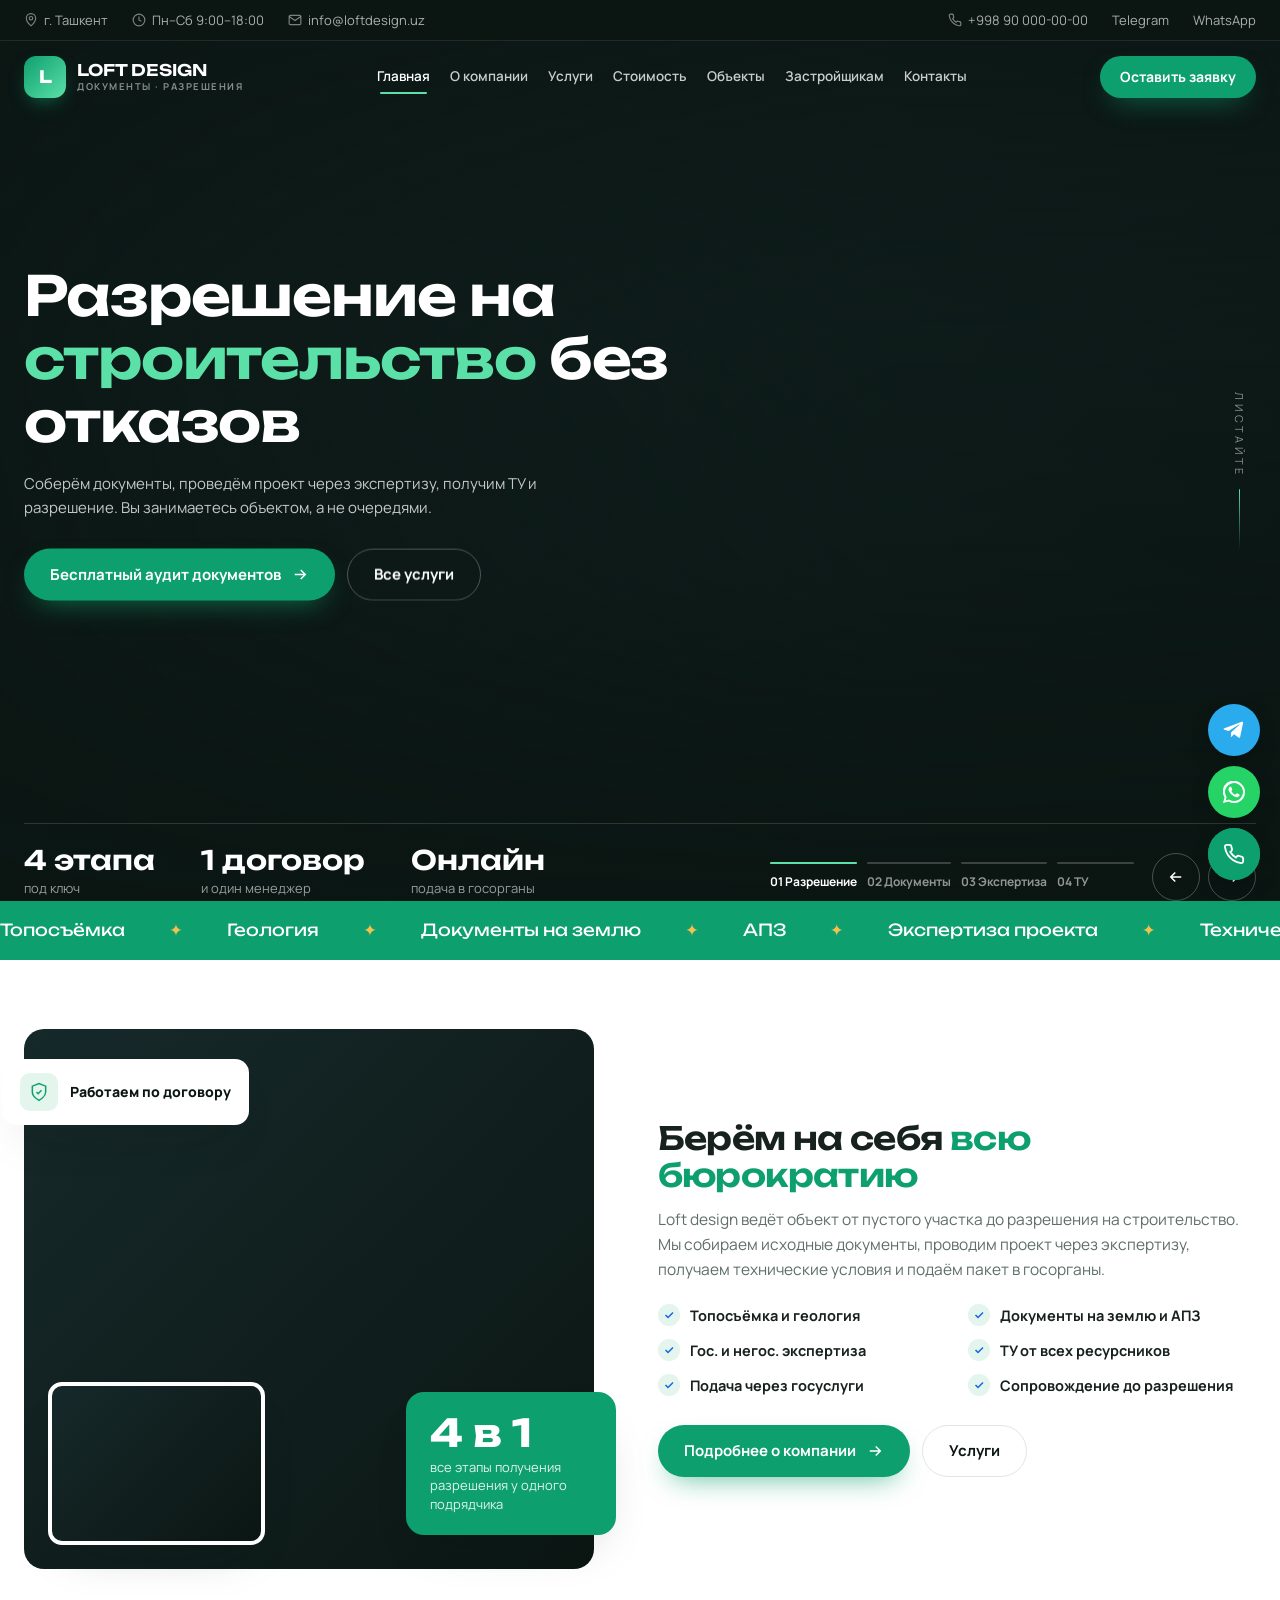
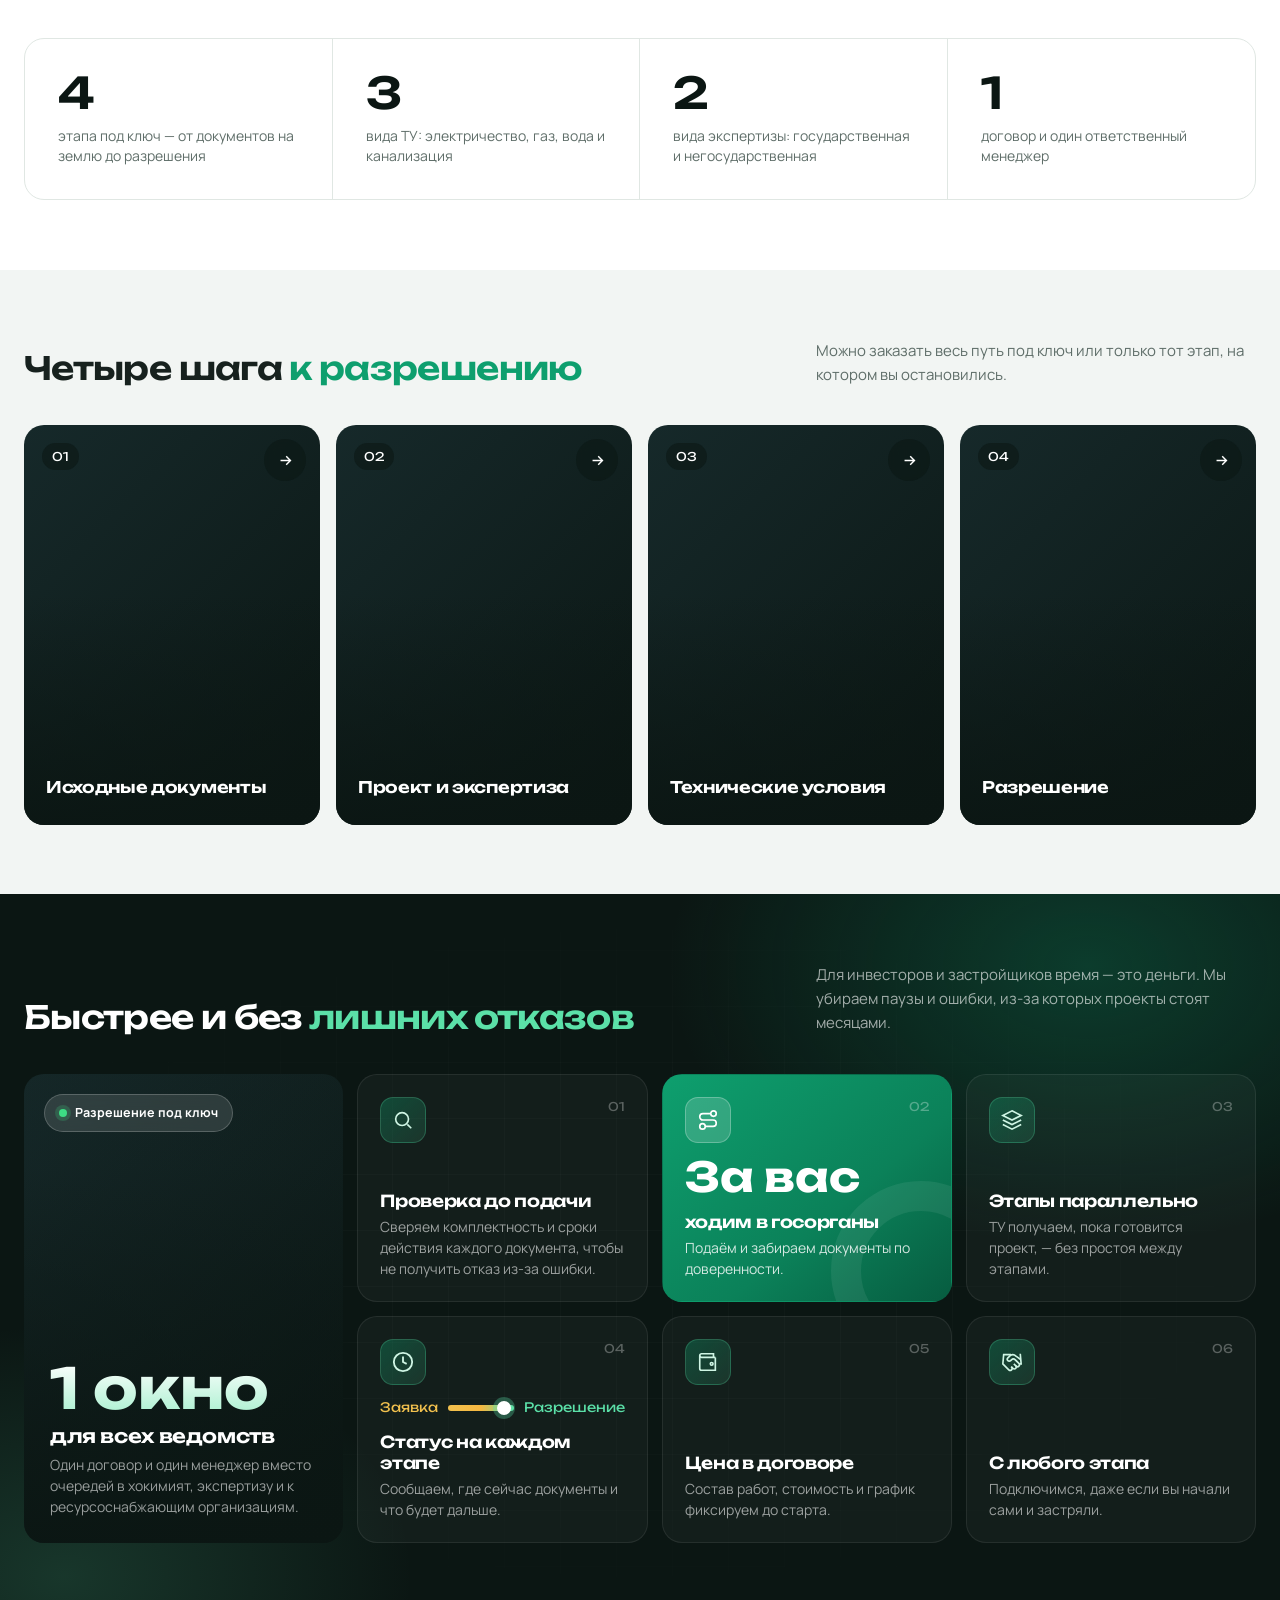
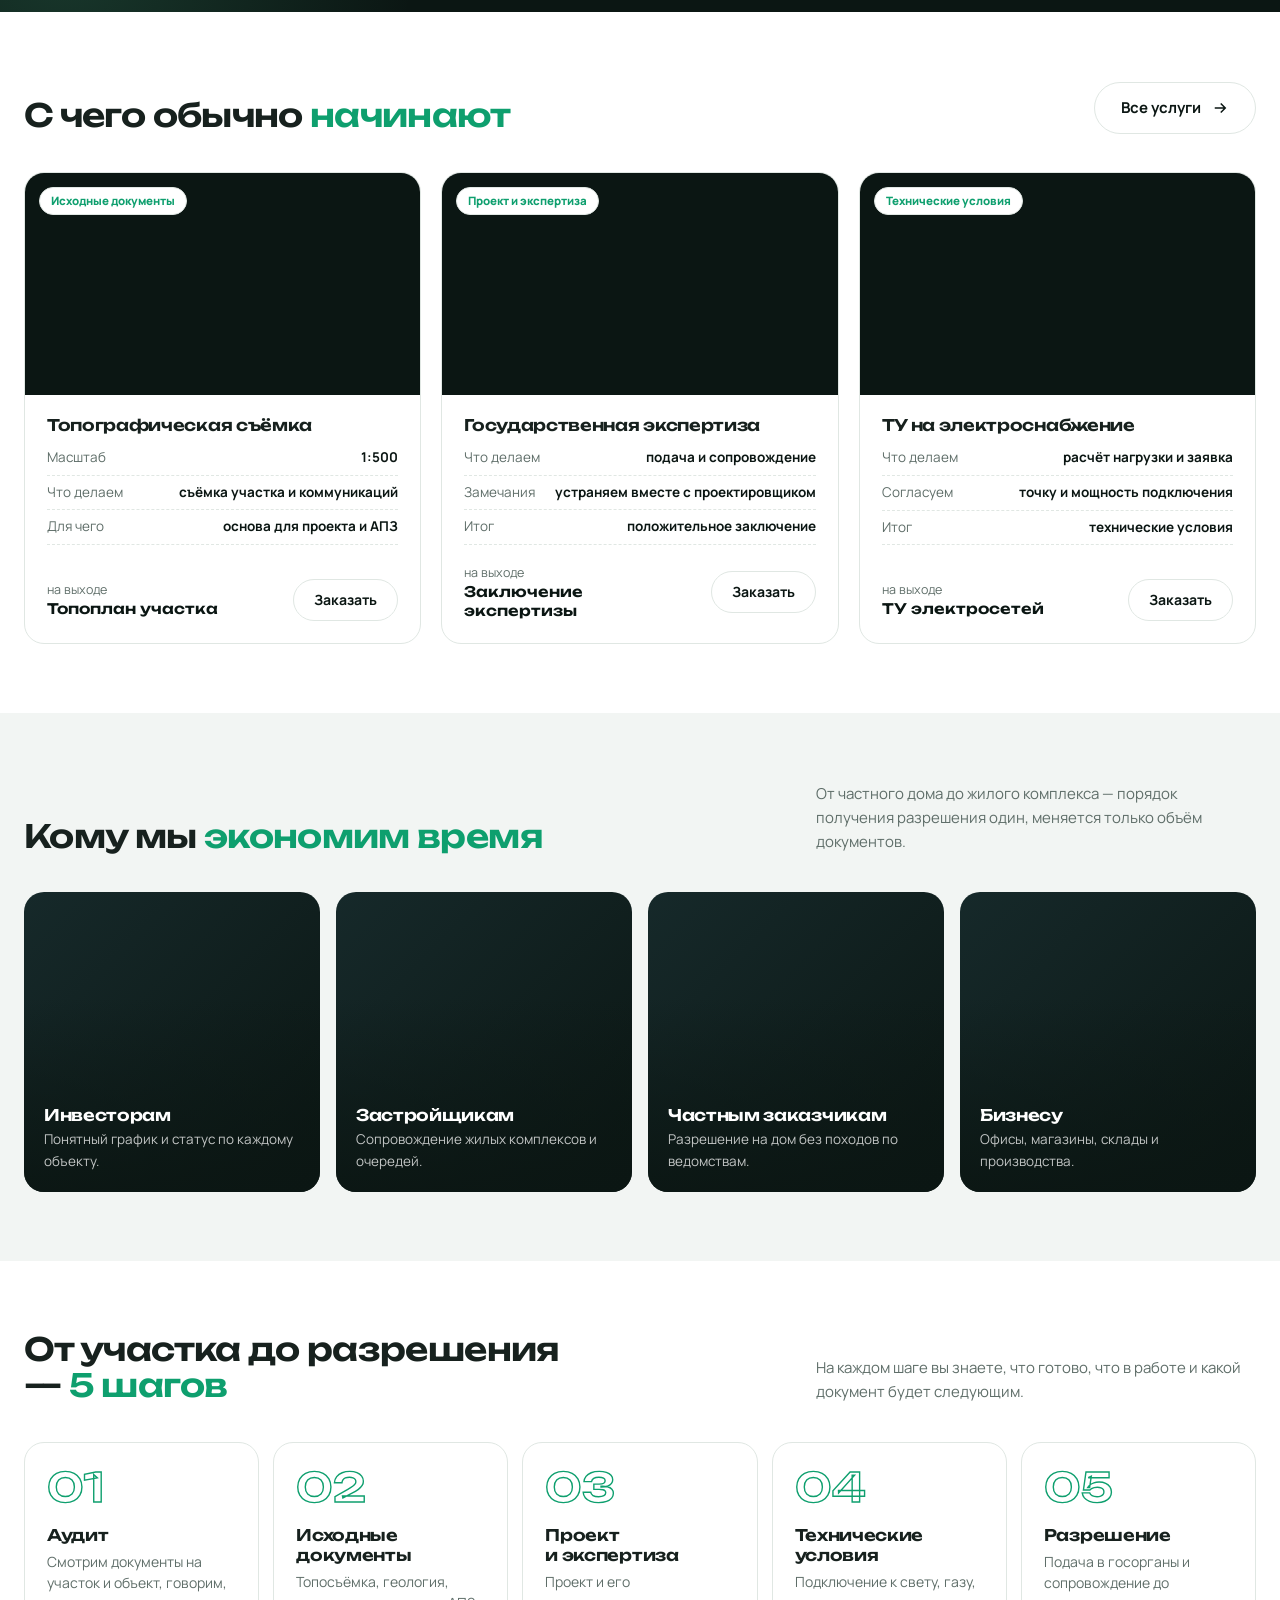
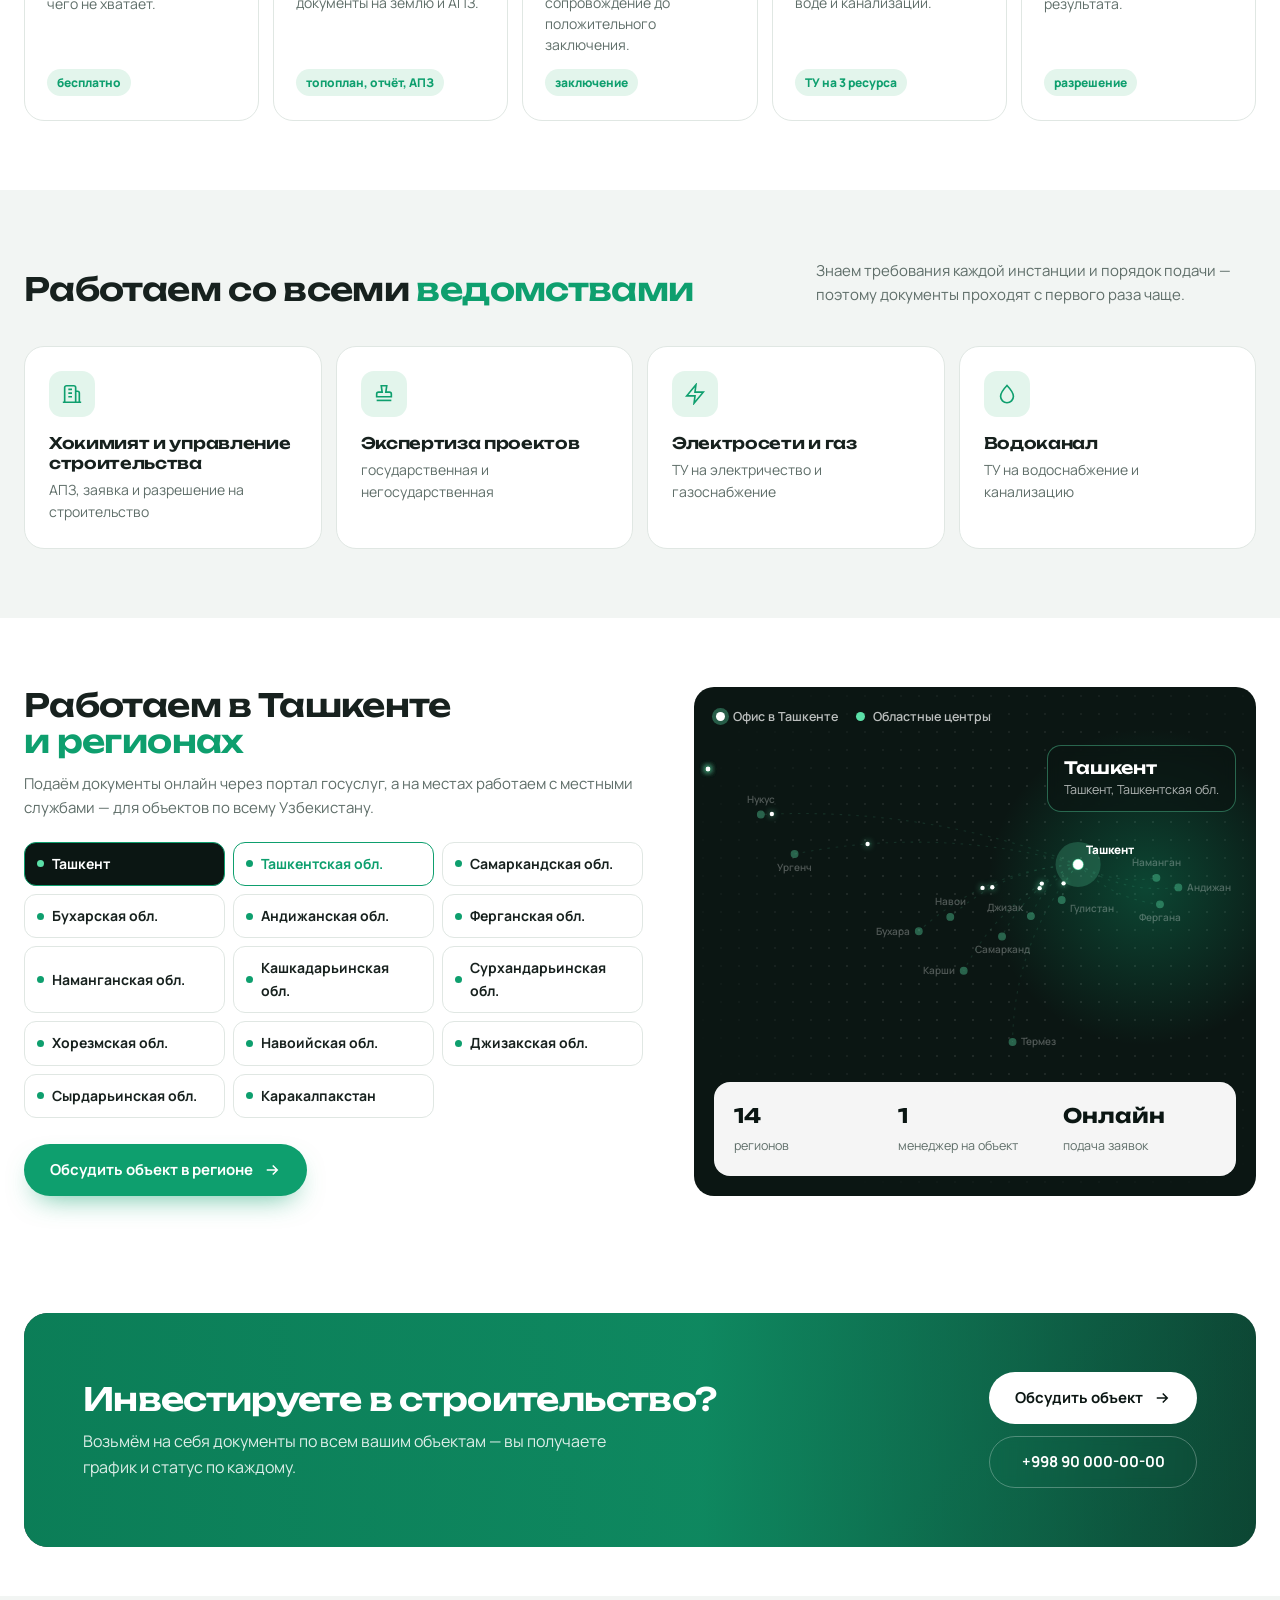
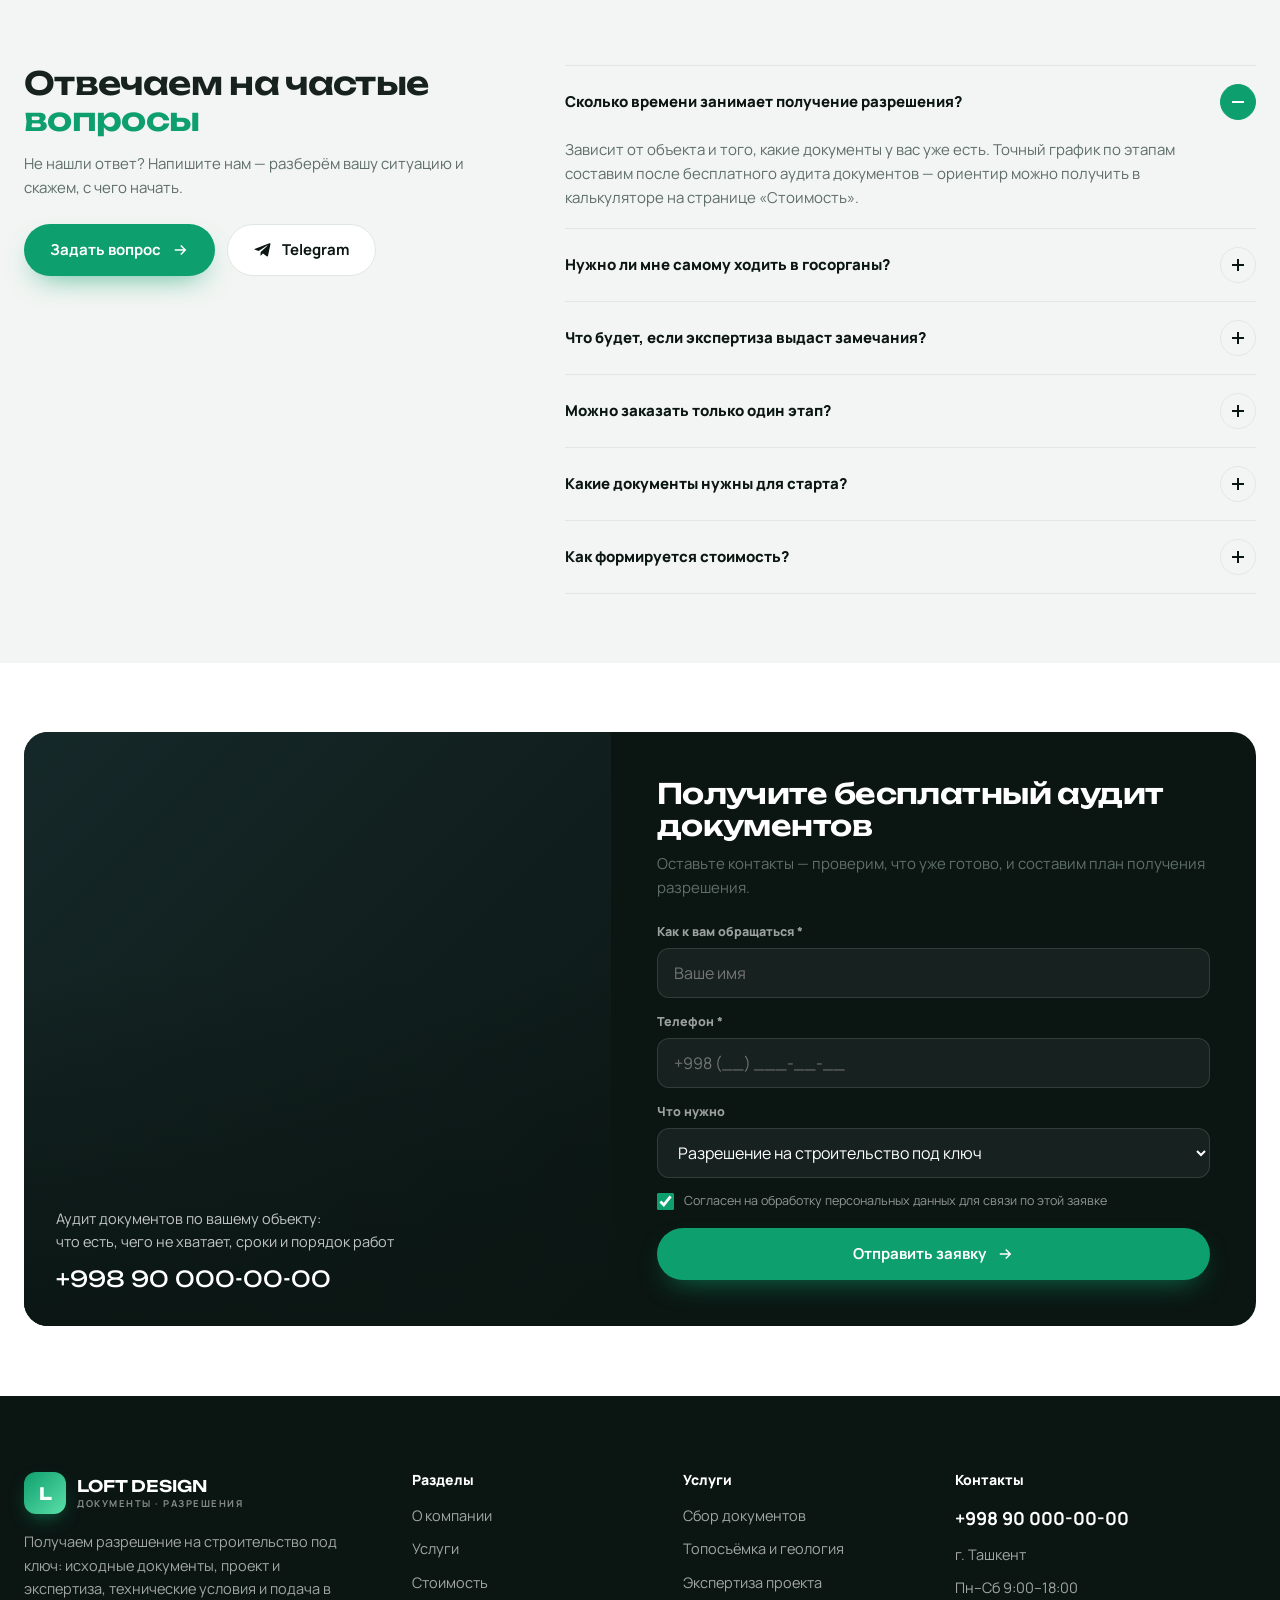
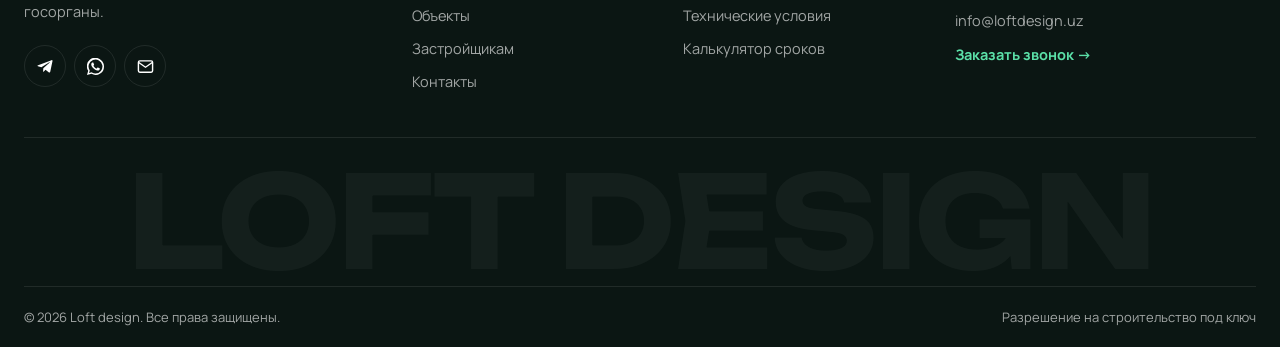
==== commit 1b4122d5: "Add files via upload" ====
--- a/index.html
+++ b/index.html
@@ -43,7 +43,7 @@
   <div class="hero__bottom"><div class="hero__stats">
     <div class="hero__stat"><b>4 этапа</b><span>под ключ</span></div>
     <div class="hero__stat"><b>1 договор</b><span>и один менеджер</span></div>
-    <div class="hero__stat"><b>Без очередей</b><span>в ведомства ходим мы</span></div></div>
+    <div class="hero__stat"><b>Онлайн</b><span>подача в госорганы</span></div></div>
   <div class="hero__ctrl"><div class="hero__dots"><button class="hero__dot" aria-label="Слайд 1"><i></i><span>01 Разрешение</span></button><button class="hero__dot" aria-label="Слайд 2"><i></i><span>02 Документы</span></button><button class="hero__dot" aria-label="Слайд 3"><i></i><span>03 Экспертиза</span></button><button class="hero__dot" aria-label="Слайд 4"><i></i><span>04 ТУ</span></button></div><div class="hero__arrows"><button class="arrow hero__prev" aria-label="Назад"><svg viewBox="0 0 24 24" fill="none" stroke="currentColor" stroke-width="2"><path d="M19 12H5M11 6l-6 6 6 6"/></svg></button><button class="arrow hero__next" aria-label="Вперёд"><svg viewBox="0 0 24 24" fill="none" stroke="currentColor" stroke-width="2"><path d="M5 12h14M13 6l6 6-6 6"/></svg></button></div></div></div></div>
   <div class="hero__scroll">Листайте</div></section><div class="marquee"><div class="marquee__track"><span>Топосъёмка</span><span>Геология</span><span>Документы на землю</span><span>АПЗ</span><span>Экспертиза проекта</span><span>Технические условия</span><span>Разрешение на строительство</span><span>Топосъёмка</span><span>Геология</span><span>Документы на землю</span><span>АПЗ</span><span>Экспертиза проекта</span><span>Технические условия</span><span>Разрешение на строительство</span></div></div><section class="section"><div class="container split">
   <div class="split__media rv"><div class="img-main"><img src="https://images.unsplash.com/photo-1774931363306-5a896cd4dd02?auto=format&fit=crop&w=1600&q=75" alt="Специалисты на строительной площадке" loading="lazy"></div>
--- a/style.css
+++ b/style.css
@@ -768,3 +768,5 @@
   .geo__tip{position:relative;top:auto;right:auto;margin:0 12px 10px;opacity:1;display:flex;align-items:baseline;gap:10px;flex-wrap:wrap}
   .geo__tip span{margin-top:0}
 }
+@media (min-width:721px){.hero__stats{flex-wrap:nowrap}.hero__stat{white-space:nowrap}}
+@media (max-width:720px){.hero__stats{grid-template-columns:repeat(3,auto);justify-content:space-between;column-gap:12px}.hero__stat:nth-child(3){grid-column:auto}}
